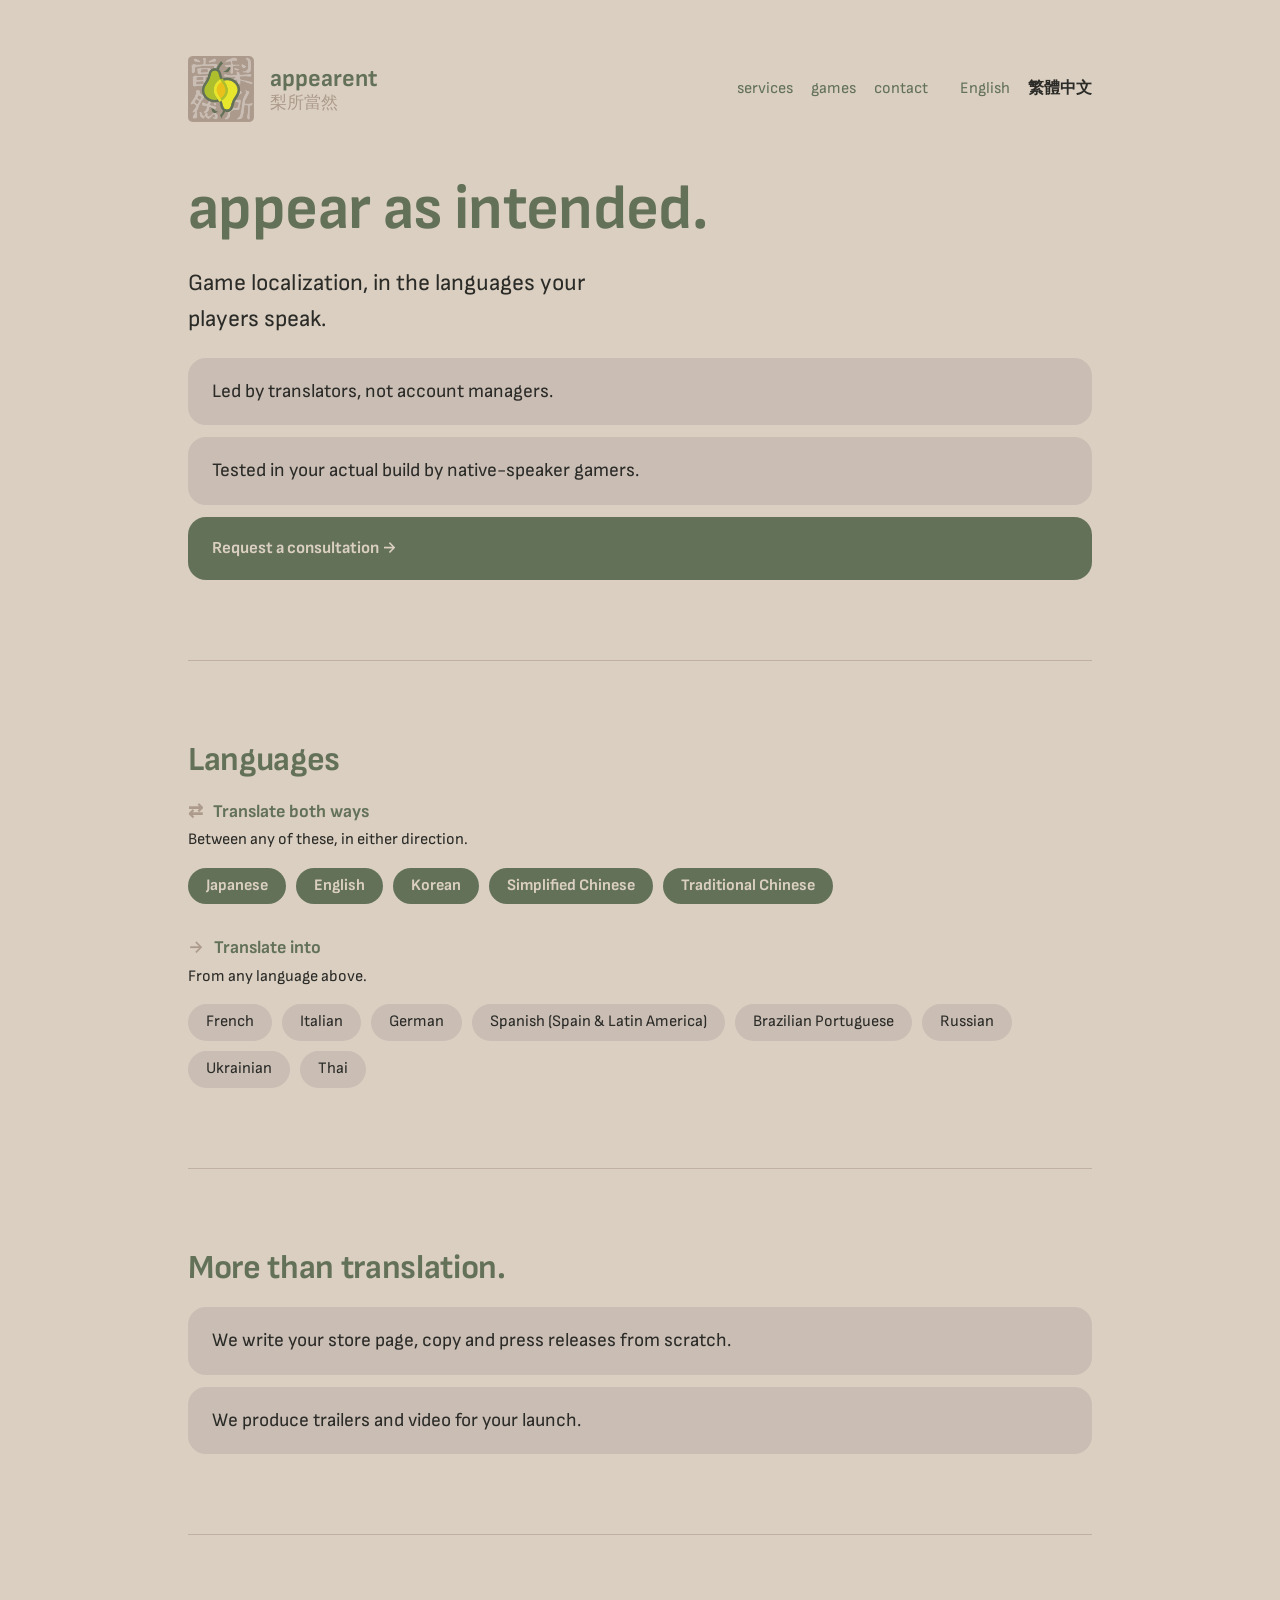
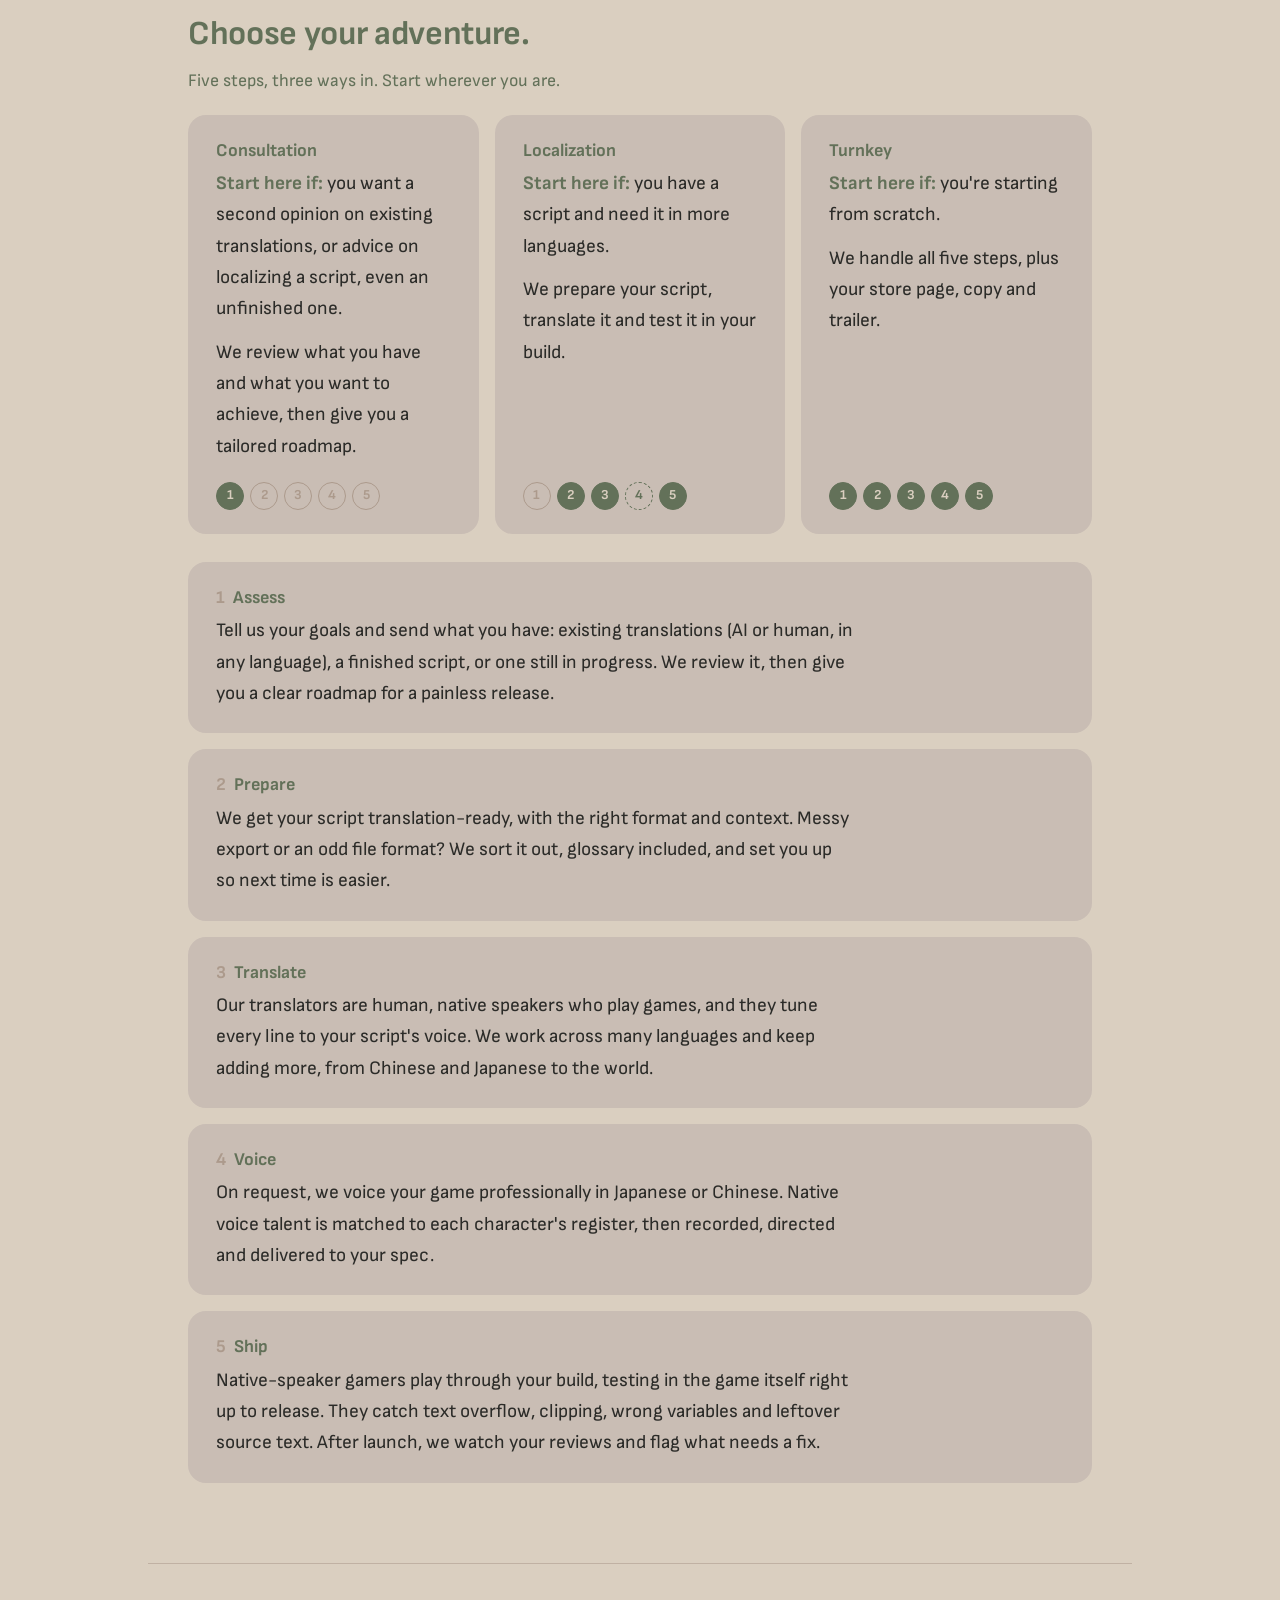
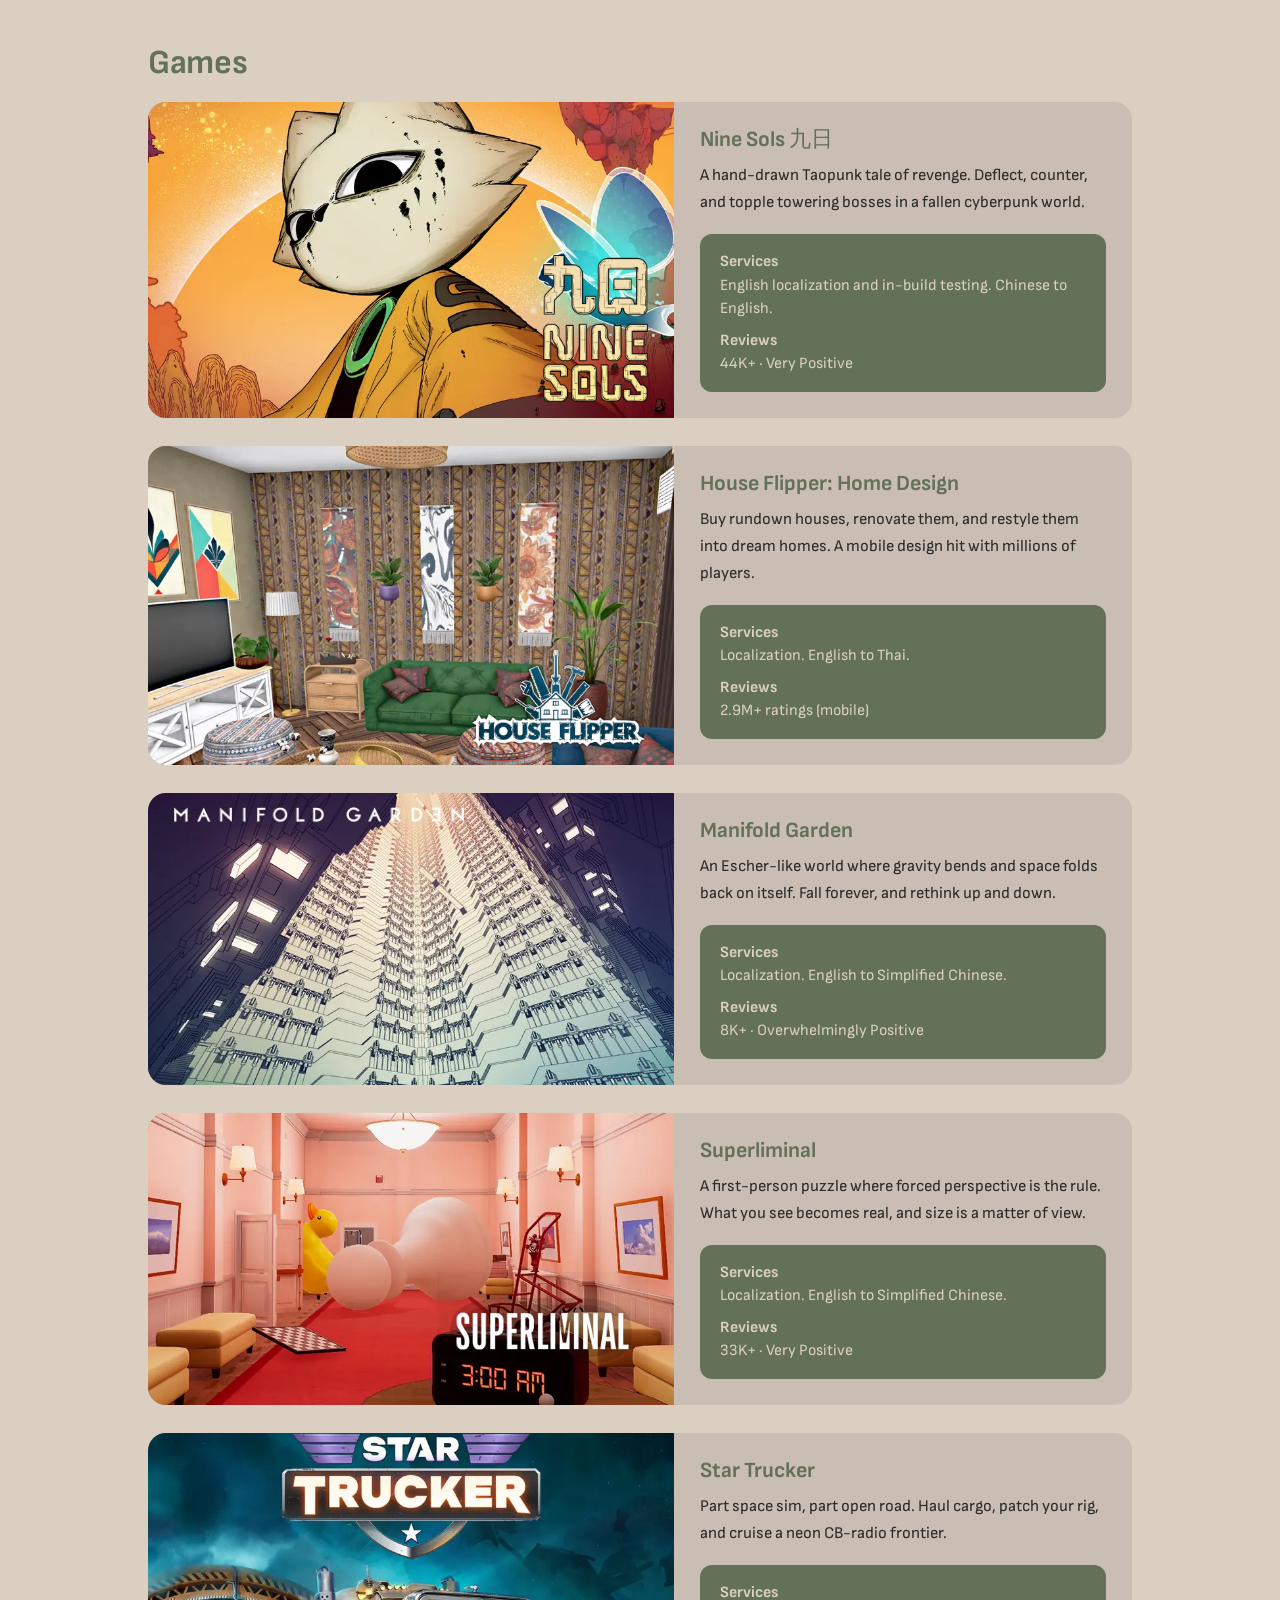
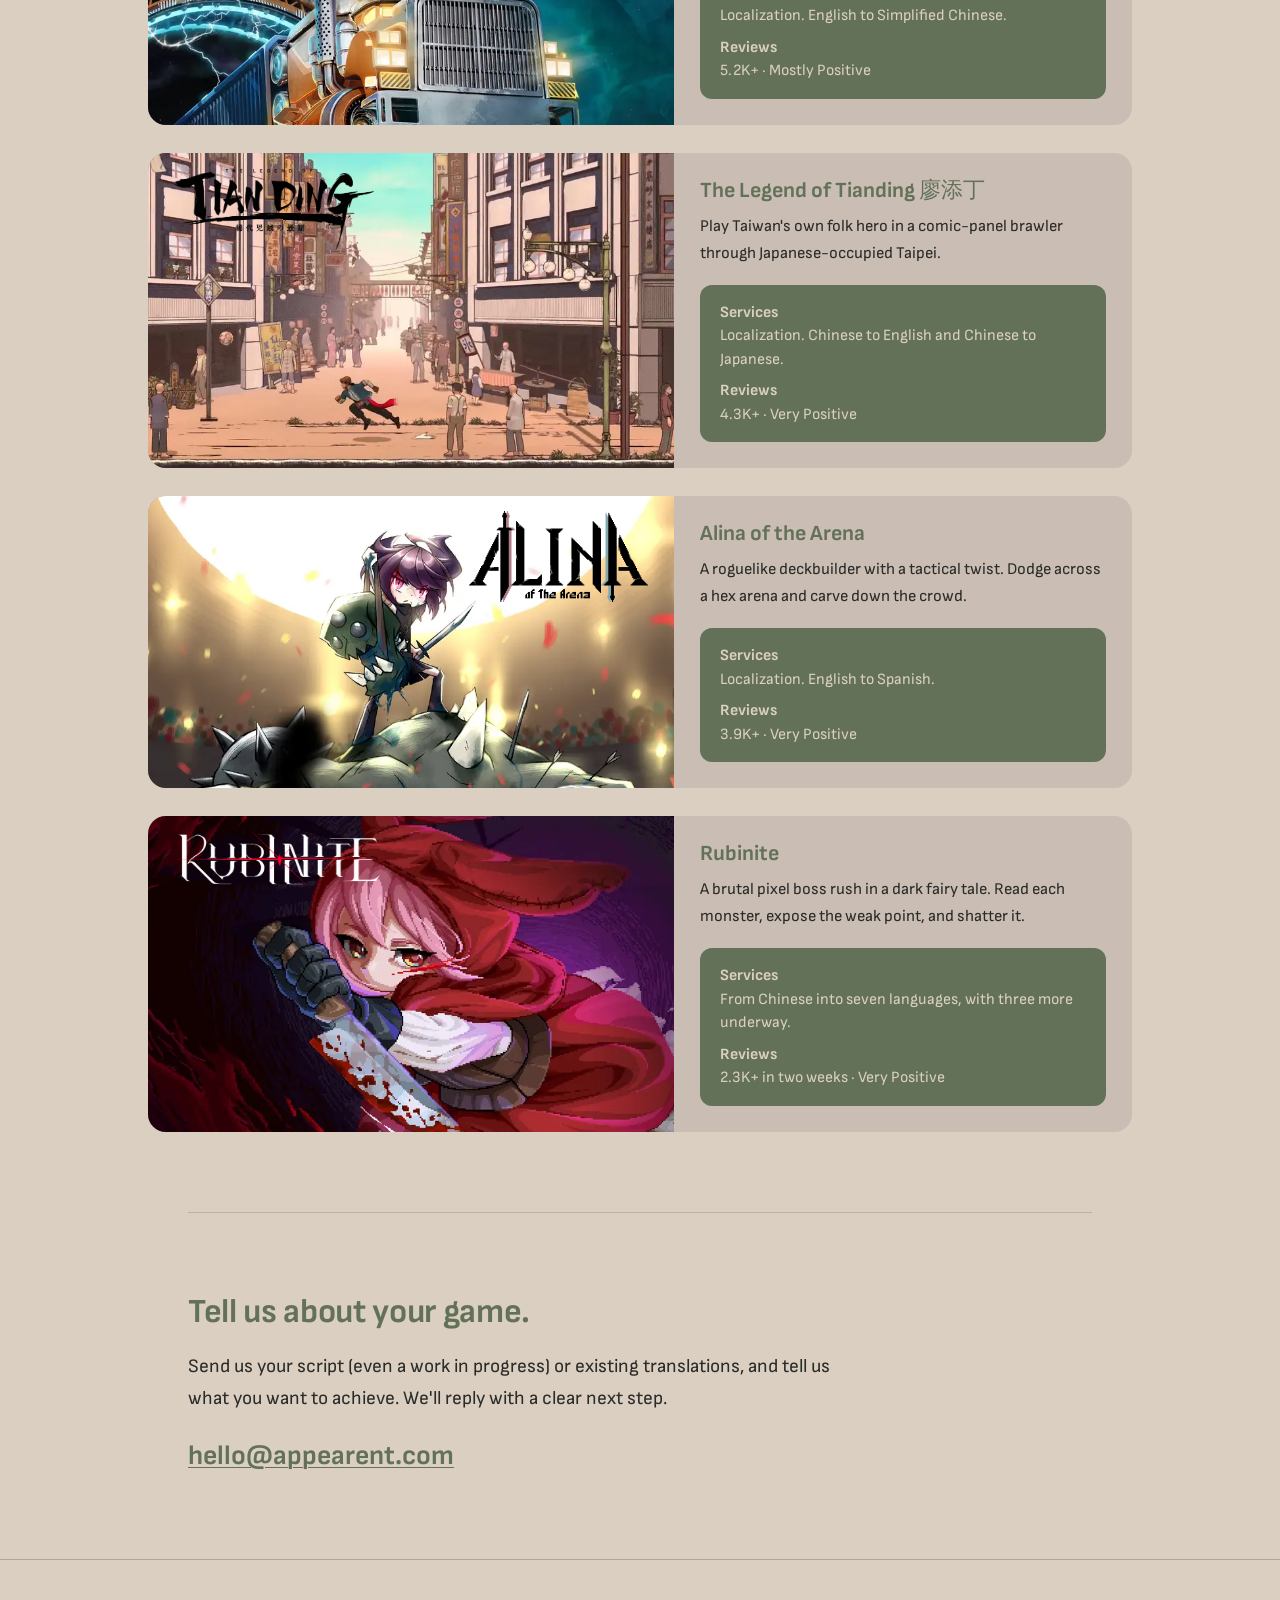
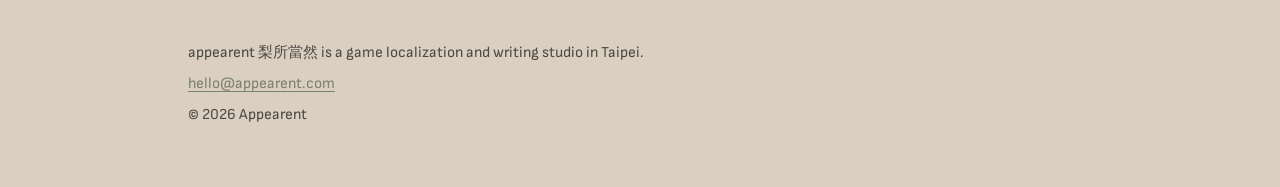
==== zh-hant/index.html @ 68498145 "Add the Traditional Chinese page (placeholder text) and a language switcher Steps 2 to 4 for the fir" ====
<!DOCTYPE html>
<!-- PLACEHOLDER: this is still the English text. Translate to Traditional Chinese, then change lang below to zh-Hant, and the title, description and og tags. -->
<html lang="en">
<head>
<meta charset="utf-8">
<meta name="viewport" content="width=device-width, initial-scale=1">
<title>appearent: appear as intended.</title>
<meta name="description" content="Appearent is a game localization studio in Taipei. Human translators in the languages your players speak, plus store pages, marketing copy, press releases and trailers.">
<link rel="canonical" href="https://appearent.com/zh-hant/">
<link rel="alternate" hreflang="en" href="https://appearent.com/">
<link rel="alternate" hreflang="zh-Hant" href="https://appearent.com/zh-hant/">
<link rel="alternate" hreflang="x-default" href="https://appearent.com/">
<meta property="og:type" content="website">
<meta property="og:url" content="https://appearent.com/zh-hant/">
<meta property="og:title" content="appearent: appear as intended.">
<meta property="og:description" content="Human translators in the languages your players speak. We also write the store page, copy and trailer.">
<meta property="og:image" content="https://appearent.com/assets/og.png">
<meta name="twitter:card" content="summary_large_image">
<link rel="icon" href="../assets/seal-128.png" type="image/png">
<link rel="apple-touch-icon" href="../assets/seal-256.png">
<link rel="preconnect" href="https://fonts.googleapis.com">
<link rel="preconnect" href="https://fonts.gstatic.com" crossorigin>
<link href="https://fonts.googleapis.com/css2?family=Sofia+Sans:wght@400;700&family=IBM+Plex+Sans+TC:wght@400;700&display=swap" rel="stylesheet">
<link rel="stylesheet" href="../style.css">
</head>
<body>

<header>
  <div class="wrap">
    <div class="mark">
      <img src="../assets/seal-256.png" alt="Appearent seal" width="256" height="256">
      <div class="wordmark">appearent<span class="han">梨所當然</span></div>
    </div>
    <div class="header-right">
      <nav aria-label="Sections">
        <a href="#services">services</a>
        <a href="#games">games</a>
        <a href="#contact">contact</a>
      </nav>
      <nav class="lang-switch" aria-label="Language">
        <a href="../" lang="en" hreflang="en">English</a>
        <a href="./" lang="zh-Hant" hreflang="zh-Hant" aria-current="page">繁體中文</a>
      </nav>
    </div>
  </div>
</header>

<main>

  <section class="hero">
    <div class="wrap">
      <h1>appear as intended.</h1>
      <p class="lede">Game localization, in the languages your players speak.</p>
      <ul class="points">
        <li>Led by translators, not account managers.</li>
        <li>Tested in your actual build by native-speaker gamers.</li>
      </ul>
      <a class="cta" href="mailto:hello@appearent.com?subject=Consultation">Request a consultation <span aria-hidden="true">→</span></a>
    </div>
  </section>

  <section id="languages">
    <div class="wrap">
      <hr>
      <h2>Languages</h2>
      <div class="langs">
        <div class="lang-group">
          <h3><span aria-hidden="true">⇄</span> Translate both ways</h3>
          <p class="note">Between any of these, in either direction.</p>
          <ul class="chips core">
            <li>Japanese</li>
            <li>English</li>
            <li>Korean</li>
            <li>Simplified Chinese</li>
            <li>Traditional Chinese</li>
          </ul>
        </div>
        <div class="lang-group">
          <h3><span aria-hidden="true">→</span> Translate into</h3>
          <p class="note">From any language above.</p>
          <ul class="chips">
            <li>French</li>
            <li>Italian</li>
            <li>German</li>
            <li>Spanish (Spain &amp; Latin America)</li>
            <li>Brazilian Portuguese</li>
            <li>Russian</li>
            <li>Ukrainian</li>
            <li>Thai</li>
          </ul>
        </div>
      </div>
    </div>
  </section>

  <section id="writing">
    <div class="wrap">
      <hr>
      <h2>More than translation.</h2>
      <ul class="points">
        <li>We write your store page, copy and press releases from scratch.</li>
        <li>We produce trailers and video for your launch.</li>
      </ul>
    </div>
  </section>

  <section id="services">
    <div class="wrap">
      <hr>
      <h2>Choose your adventure.</h2>
      <p class="sub">Five steps, three ways in. Start wherever you are.</p>
      <div class="cards three">
        <div class="card path">
          <h3>Consultation</h3>
          <p class="start"><b>Start here if:</b> you want a second opinion on existing translations, or advice on localizing a script, even an unfinished one.</p>
          <p>We review what you have and what you want to achieve, then give you a tailored roadmap.</p>
          <ol class="stages" aria-hidden="true"><li class="on">1</li><li>2</li><li>3</li><li>4</li><li>5</li></ol>
          <span class="sr">Covers step 1.</span>
        </div>
        <div class="card path">
          <h3>Localization</h3>
          <p class="start"><b>Start here if:</b> you have a script and need it in more languages.</p>
          <p>We prepare your script, translate it and test it in your build.</p>
          <ol class="stages" aria-hidden="true"><li>1</li><li class="on">2</li><li class="on">3</li><li class="opt">4</li><li class="on">5</li></ol>
          <span class="sr">Covers steps 2, 3 and 5, and step 4 on request.</span>
        </div>
        <div class="card path">
          <h3>Turnkey</h3>
          <p class="start"><b>Start here if:</b> you're starting from scratch.</p>
          <p>We handle all five steps, plus your store page, copy and trailer.</p>
          <ol class="stages" aria-hidden="true"><li class="on">1</li><li class="on">2</li><li class="on">3</li><li class="on">4</li><li class="on">5</li></ol>
          <span class="sr">Covers steps 1 to 5.</span>
        </div>
      </div>
      <div class="cards steps">
        <div class="card">
          <h3><span class="step">1</span>Assess</h3>
          <p>Tell us your goals and send what you have: existing translations (AI or human, in any language), a finished script, or one still in progress. We review it, then give you a clear roadmap for a painless release.</p>
        </div>
        <div class="card">
          <h3><span class="step">2</span>Prepare</h3>
          <p>We get your script translation-ready, with the right format and context. Messy export or an odd file format? We sort it out, glossary included, and set you up so next time is easier.</p>
        </div>
        <div class="card">
          <h3><span class="step">3</span>Translate</h3>
          <p>Our translators are human, native speakers who play games, and they tune every line to your script's voice. We work across many languages and keep adding more, from Chinese and Japanese to the world.</p>
        </div>
        <div class="card">
          <h3><span class="step">4</span>Voice</h3>
          <p>On request, we voice your game professionally in Japanese or Chinese. Native voice talent is matched to each character's register, then recorded, directed and delivered to your spec.</p>
        </div>
        <div class="card">
          <h3><span class="step">5</span>Ship</h3>
          <p>Native-speaker gamers play through your build, testing in the game itself right up to release. They catch text overflow, clipping, wrong variables and leftover source text. After launch, we watch your reviews and flag what needs a fix.</p>
        </div>
      </div>
    </div>
  </section>

  <section id="games">
    <div class="wrap wide">
      <hr>
      <h2>Games</h2>
      <div class="games">

        <article class="game">
          <div class="art">
            <picture><source type="image/webp" srcset="../assets/games/nine-sols-art-480.webp 480w, ../assets/games/nine-sols-art-800.webp 800w, ../assets/games/nine-sols-art-1100.webp 1100w" sizes="(min-width:1040px) 526px, (min-width:720px) 51vw, calc(100vw - 56px)"><img src="../assets/games/nine-sols-art.jpg" alt="Nine Sols key art" width="800" height="600" loading="lazy" decoding="async"></picture>
            <img class="logo br" src="../assets/games/nine-sols-logo.png" alt="" width="280" height="390" style="--lw:20%" loading="lazy" decoding="async">
          </div>
          <div class="info">
            <h3>Nine Sols <span class="han">九日</span></h3>
            <p>A hand-drawn Taopunk tale of revenge. Deflect, counter, and topple towering bosses in a fallen cyberpunk world.</p>
            <dl class="record">
              <dt>Services</dt><dd>English localization and in-build testing. Chinese to English.</dd>
              <dt>Reviews</dt><dd>44K+ · Very Positive</dd>
            </dl>
          </div>
        </article>

        <article class="game">
          <div class="art">
            <picture><source type="image/webp" srcset="../assets/games/house-flipper-home-design-art-480.webp 480w, ../assets/games/house-flipper-home-design-art-800.webp 800w, ../assets/games/house-flipper-home-design-art-1100.webp 1100w" sizes="(min-width:1040px) 526px, (min-width:720px) 51vw, calc(100vw - 56px)"><img src="../assets/games/house-flipper-home-design-art.jpg" alt="House Flipper: Home Design screenshot" width="800" height="600" loading="lazy" decoding="async"></picture>
            <img class="logo br" src="../assets/games/house-flipper-home-design-logo.png" alt="" width="460" height="259" loading="lazy" decoding="async">
          </div>
          <div class="info">
            <h3>House Flipper: Home Design</h3>
            <p>Buy rundown houses, renovate them, and restyle them into dream homes. A mobile design hit with millions of players.</p>
            <dl class="record">
              <dt>Services</dt><dd>Localization. English to Thai.</dd>
              <dt>Reviews</dt><dd>2.9M+ ratings (mobile)</dd>
            </dl>
          </div>
        </article>

        <article class="game">
          <div class="art">
            <picture><source type="image/webp" srcset="../assets/games/manifold-garden-art-480.webp 480w, ../assets/games/manifold-garden-art-800.webp 800w, ../assets/games/manifold-garden-art-936.webp 936w" sizes="(min-width:1040px) 526px, (min-width:720px) 51vw, calc(100vw - 56px)"><img src="../assets/games/manifold-garden-art.jpg" alt="Manifold Garden screenshot" width="800" height="600" loading="lazy" decoding="async"></picture>
            <img class="logo tl" src="../assets/games/manifold-garden-logo.png" alt="" width="600" height="31" style="--lw:55%" loading="lazy" decoding="async">
          </div>
          <div class="info">
            <h3>Manifold Garden</h3>
            <p>An Escher-like world where gravity bends and space folds back on itself. Fall forever, and rethink up and down.</p>
            <dl class="record">
              <dt>Services</dt><dd>Localization. English to Simplified Chinese.</dd>
              <dt>Reviews</dt><dd>8K+ · Overwhelmingly Positive</dd>
            </dl>
          </div>
        </article>

        <article class="game">
          <div class="art">
            <picture><source type="image/webp" srcset="../assets/games/superliminal-art-480.webp 480w, ../assets/games/superliminal-art-800.webp 800w, ../assets/games/superliminal-art-1100.webp 1100w" sizes="(min-width:1040px) 526px, (min-width:720px) 51vw, calc(100vw - 56px)"><img src="../assets/games/superliminal-art.jpg" alt="Superliminal key art" width="800" height="600" loading="lazy" decoding="async"></picture>
            <img class="logo br" src="../assets/games/superliminal-logo.png" alt="" width="540" height="304" style="--lw:40%" loading="lazy" decoding="async">
          </div>
          <div class="info">
            <h3>Superliminal</h3>
            <p>A first-person puzzle where forced perspective is the rule. What you see becomes real, and size is a matter of view.</p>
            <dl class="record">
              <dt>Services</dt><dd>Localization. English to Simplified Chinese.</dd>
              <dt>Reviews</dt><dd>33K+ · Very Positive</dd>
            </dl>
          </div>
        </article>

        <article class="game">
          <div class="art">
            <picture><source type="image/webp" srcset="../assets/games/star-trucker-art-480.webp 480w, ../assets/games/star-trucker-art-800.webp 800w, ../assets/games/star-trucker-art-1100.webp 1100w" sizes="(min-width:1040px) 526px, (min-width:720px) 51vw, calc(100vw - 56px)"><img src="../assets/games/star-trucker-art.jpg" alt="Star Trucker key art" width="800" height="600" loading="lazy" decoding="async"></picture>
          </div>
          <div class="info">
            <h3>Star Trucker</h3>
            <p>Part space sim, part open road. Haul cargo, patch your rig, and cruise a neon CB-radio frontier.</p>
            <dl class="record">
              <dt>Services</dt><dd>Localization. English to Simplified Chinese.</dd>
              <dt>Reviews</dt><dd>5.2K+ · Mostly Positive</dd>
            </dl>
          </div>
        </article>

        <article class="game">
          <div class="art">
            <picture><source type="image/webp" srcset="../assets/games/legend-of-tianding-art-480.webp 480w, ../assets/games/legend-of-tianding-art-800.webp 800w, ../assets/games/legend-of-tianding-art-1100.webp 1100w" sizes="(min-width:1040px) 526px, (min-width:720px) 51vw, calc(100vw - 56px)"><img src="../assets/games/legend-of-tianding-art.jpg" alt="The Legend of Tianding screenshot" width="800" height="600" loading="lazy" decoding="async"></picture>
            <img class="logo tl" src="../assets/games/legend-of-tianding-logo.png" alt="" width="510" height="209" style="--lw:38%" loading="lazy" decoding="async">
          </div>
          <div class="info">
            <h3>The Legend of Tianding <span class="han">廖添丁</span></h3>
            <p>Play Taiwan's own folk hero in a comic-panel brawler through Japanese-occupied Taipei.</p>
            <dl class="record">
              <dt>Services</dt><dd>Localization. Chinese to English and Chinese to Japanese.</dd>
              <dt>Reviews</dt><dd>4.3K+ · Very Positive</dd>
            </dl>
          </div>
        </article>

        <article class="game">
          <div class="art">
            <picture><source type="image/webp" srcset="../assets/games/alina-of-the-arena-art-480.webp 480w, ../assets/games/alina-of-the-arena-art-800.webp 800w, ../assets/games/alina-of-the-arena-art-1100.webp 1100w" sizes="(min-width:1040px) 526px, (min-width:720px) 51vw, calc(100vw - 56px)"><img src="../assets/games/alina-of-the-arena-art.jpg" alt="Alina of the Arena key art" width="800" height="600" loading="lazy" decoding="async"></picture>
            <img class="logo tr" src="../assets/games/alina-of-the-arena-logo.png" alt="" width="194" height="99" style="--lw:34%" loading="lazy" decoding="async">
          </div>
          <div class="info">
            <h3>Alina of the Arena</h3>
            <p>A roguelike deckbuilder with a tactical twist. Dodge across a hex arena and carve down the crowd.</p>
            <dl class="record">
              <dt>Services</dt><dd>Localization. English to Spanish.</dd>
              <dt>Reviews</dt><dd>3.9K+ · Very Positive</dd>
            </dl>
          </div>
        </article>

        <article class="game">
          <div class="art">
            <picture><source type="image/webp" srcset="../assets/games/rubinite-art-480.webp 480w, ../assets/games/rubinite-art-800.webp 800w, ../assets/games/rubinite-art-1100.webp 1100w" sizes="(min-width:1040px) 526px, (min-width:720px) 51vw, calc(100vw - 56px)"><img src="../assets/games/rubinite-art.jpg" alt="Rubinite key art" width="800" height="600" loading="lazy" decoding="async"></picture>
            <img class="logo tl" src="../assets/games/rubinite-logo.png" alt="" width="540" height="143" style="--lw:40%" loading="lazy" decoding="async">
          </div>
          <div class="info">
            <h3>Rubinite</h3>
            <p>A brutal pixel boss rush in a dark fairy tale. Read each monster, expose the weak point, and shatter it.</p>
            <dl class="record">
              <dt>Services</dt><dd>From Chinese into seven languages, with three more underway.</dd>
              <dt>Reviews</dt><dd>2.3K+ in two weeks · Very Positive</dd>
            </dl>
          </div>
        </article>

      </div>
    </div>
  </section>

  <section id="contact">
    <div class="wrap">
      <hr>
      <h2>Tell us about your game.</h2>
      <p>Send us your script (even a work in progress) or existing translations, and tell us what you want to achieve. We'll reply with a clear next step.</p>
      <p><a class="mailto" href="mailto:hello@appearent.com?subject=Consultation">hello@appearent.com</a></p>
    </div>
  </section>

</main>

<footer>
  <div class="wrap">
    <p>appearent 梨所當然 is a game localization and writing studio in Taipei.</p>
    <p><a href="mailto:hello@appearent.com?subject=Consultation">hello@appearent.com</a></p>
    <p>© 2026 Appearent</p>
  </div>
</footer>

</body>
</html>
---- style.css ----
:root{
    --paper:#DACFC0;
    --olive:#637159;
    --ink:#2B2B28;
    --seal:#AC9A8C;
    --taupe:#C9BDB4;
    --radius:18px;
    --gap:64px; /* space between a divider and the text on either side of it */
  }
  *{box-sizing:border-box;}
  html{-webkit-text-size-adjust:100%;scroll-behavior:smooth;}
  body{
    margin:0;
    background:var(--paper);
    color:var(--ink);
    font-family:"Sofia Sans","IBM Plex Sans TC","Archivo","Inter","Helvetica Neue",Arial,sans-serif;
    font-weight:400;
    font-size:19px;
    line-height:1.65;
    -webkit-font-smoothing:antialiased;
  }
  .wrap{max-width:960px;margin:0 auto;padding:0 28px;}
  .wrap.wide{max-width:1040px;}
  section{padding:0 0 var(--gap);scroll-margin-top:24px;}
  .wrap > :last-child{margin-bottom:0;}
  h1,h2{font-weight:700;color:var(--olive);line-height:1.15;margin:0 0 20px;letter-spacing:-0.01em;}
  h1{font-size:clamp(2.4rem,7vw,3.9rem);}
  h2{font-size:clamp(1.5rem,3.6vw,2.1rem);}
  h3{font-weight:700;color:var(--olive);font-size:1.12rem;margin:0 0 6px;line-height:1.3;}
  p{margin:0 0 20px;max-width:62ch;}
  a{color:var(--olive);text-decoration:underline;text-underline-offset:3px;text-decoration-thickness:1px;}
  a:hover{text-decoration-thickness:2px;}
  .sub{color:var(--olive);font-size:1.1rem;margin-top:-8px;}

  /* header */
  header{padding:56px 0 8px;}
  header .wrap{display:flex;align-items:center;justify-content:space-between;gap:16px;flex-wrap:wrap;}
  .mark{display:flex;align-items:center;gap:16px;}
  .mark img{width:66px;height:auto;display:block;}
  .wordmark{font-weight:700;font-size:1.5rem;color:var(--olive);line-height:1.1;}
  .wordmark .han{font-family:"IBM Plex Sans TC","Sofia Sans",sans-serif;font-weight:400;color:var(--seal);font-size:1.05rem;display:block;margin-top:2px;}
  nav{display:flex;gap:18px;font-size:1rem;}
  nav a{text-decoration:none;}
  nav a:hover{text-decoration:underline;}
  .header-right{display:flex;align-items:center;gap:12px 32px;flex-wrap:wrap;}
  .lang-switch a[aria-current="page"]{font-weight:700;color:var(--ink);}

  /* hero */
  .hero{padding-top:44px;}
  .lede{font-size:clamp(1.15rem,2.5vw,1.45rem);line-height:1.55;color:var(--ink);max-width:32ch;}
  .hero .points{margin-bottom:12px;}
  .cta{
    display:block;padding:18px 24px;border-radius:var(--radius);
    background:var(--olive);color:var(--paper);font-weight:700;font-size:1.05rem;
    text-decoration:none;
  }
  .cta:hover{background:#55624c;text-decoration:none;}
  .cta:focus-visible{outline:3px solid var(--ink);outline-offset:3px;}

  hr{border:0;border-top:1px solid var(--seal);opacity:.55;margin:0 0 var(--gap);}

  /* key points */
  .points{display:grid;gap:12px;margin:0 0 24px;padding:0;list-style:none;}
  .points li{background:var(--taupe);border-radius:var(--radius);padding:18px 24px;}

  /* cards */
  .cards{display:grid;gap:16px;}
  .card{background:var(--taupe);border-radius:var(--radius);padding:24px 28px;}
  .card p{margin:0;max-width:58ch;}
  .card .step{font-weight:700;color:var(--seal);margin-right:8px;}
  .cards.steps{margin-top:28px;}

  /* path cards: which of the five steps each one covers */
  .path{display:flex;flex-direction:column;}
  .path p{margin:0 0 12px;}
  .path .start b{color:var(--olive);}
  .stages{display:flex;gap:6px;list-style:none;margin:auto 0 0;padding:8px 0 0;}
  .stages li{
    width:28px;height:28px;border-radius:50%;display:grid;place-items:center;
    font-size:.85rem;font-weight:700;line-height:1;
    border:1.5px solid var(--seal);color:var(--seal);
  }
  .stages li.on{background:var(--olive);border-color:var(--olive);color:var(--paper);}
  .stages li.opt{border:1.5px dashed var(--olive);color:var(--olive);}
  .sr{position:absolute;width:1px;height:1px;overflow:hidden;clip:rect(0 0 0 0);white-space:nowrap;}

  /* languages: core (both ways) and target (into only) */
  .langs{display:grid;gap:32px;}
  .lang-group h3{margin-bottom:4px;}
  .lang-group h3 span{color:var(--seal);margin-right:6px;}
  .lang-group .note{margin:0 0 14px;font-size:1rem;}
  .chips{display:flex;flex-wrap:wrap;gap:10px;list-style:none;margin:0;padding:0;}
  .chips li{background:var(--taupe);color:var(--ink);border-radius:999px;padding:8px 18px;font-size:1rem;line-height:1.3;}
  .chips.core li{background:var(--olive);color:var(--paper);font-weight:700;}

  /* games */
  .games{display:grid;gap:28px;}
  .game{background:var(--taupe);border-radius:var(--radius);overflow:hidden;display:grid;}
  .art{position:relative;aspect-ratio:4/3;background:var(--seal);}
  .art > picture img{position:absolute;inset:0;width:100%;height:100%;object-fit:cover;display:block;}
  .art .logo{position:absolute;height:auto;width:var(--lw,34%);}
  .art .tl{top:5%;left:5%;}
  .art .tr{top:5%;right:5%;}
  .art .br{bottom:5%;right:5%;}
  .info{padding:24px 26px 26px;display:flex;flex-direction:column;}
  .info h3{font-size:1.35rem;margin-bottom:8px;}
  .info h3 .han{font-family:"IBM Plex Sans TC","Sofia Sans",sans-serif;font-weight:400;}
  .info > p{font-size:1.02rem;margin-bottom:18px;}
  .record{background:var(--olive);color:var(--paper);border-radius:12px;padding:16px 20px;margin:auto 0 0;font-size:.98rem;line-height:1.5;}
  .record dt{font-weight:700;}
  .record dd{margin:0 0 8px;}
  .record dd:last-child{margin-bottom:0;}

  /* contact */
  .mailto{font-size:clamp(1.25rem,3.4vw,1.7rem);font-weight:700;color:var(--olive);word-break:break-word;}

  footer{
    border-top:1px solid var(--seal);padding:var(--gap) 0 60px;
    font-size:.95rem;color:var(--ink);opacity:.8;
  }
  footer p{margin:0 0 6px;}

  @media (min-width:720px){
    :root{--gap:80px;}
    .game{grid-template-columns:1.15fr 1fr;}
    .art{aspect-ratio:auto;min-height:100%;}
    .cards.three{grid-template-columns:repeat(3,1fr);}  }
  @media (prefers-reduced-motion:reduce){
    html{scroll-behavior:auto;}
  }
  @media (prefers-reduced-motion:no-preference){
    a,.cta{transition:background .15s ease;}
  }
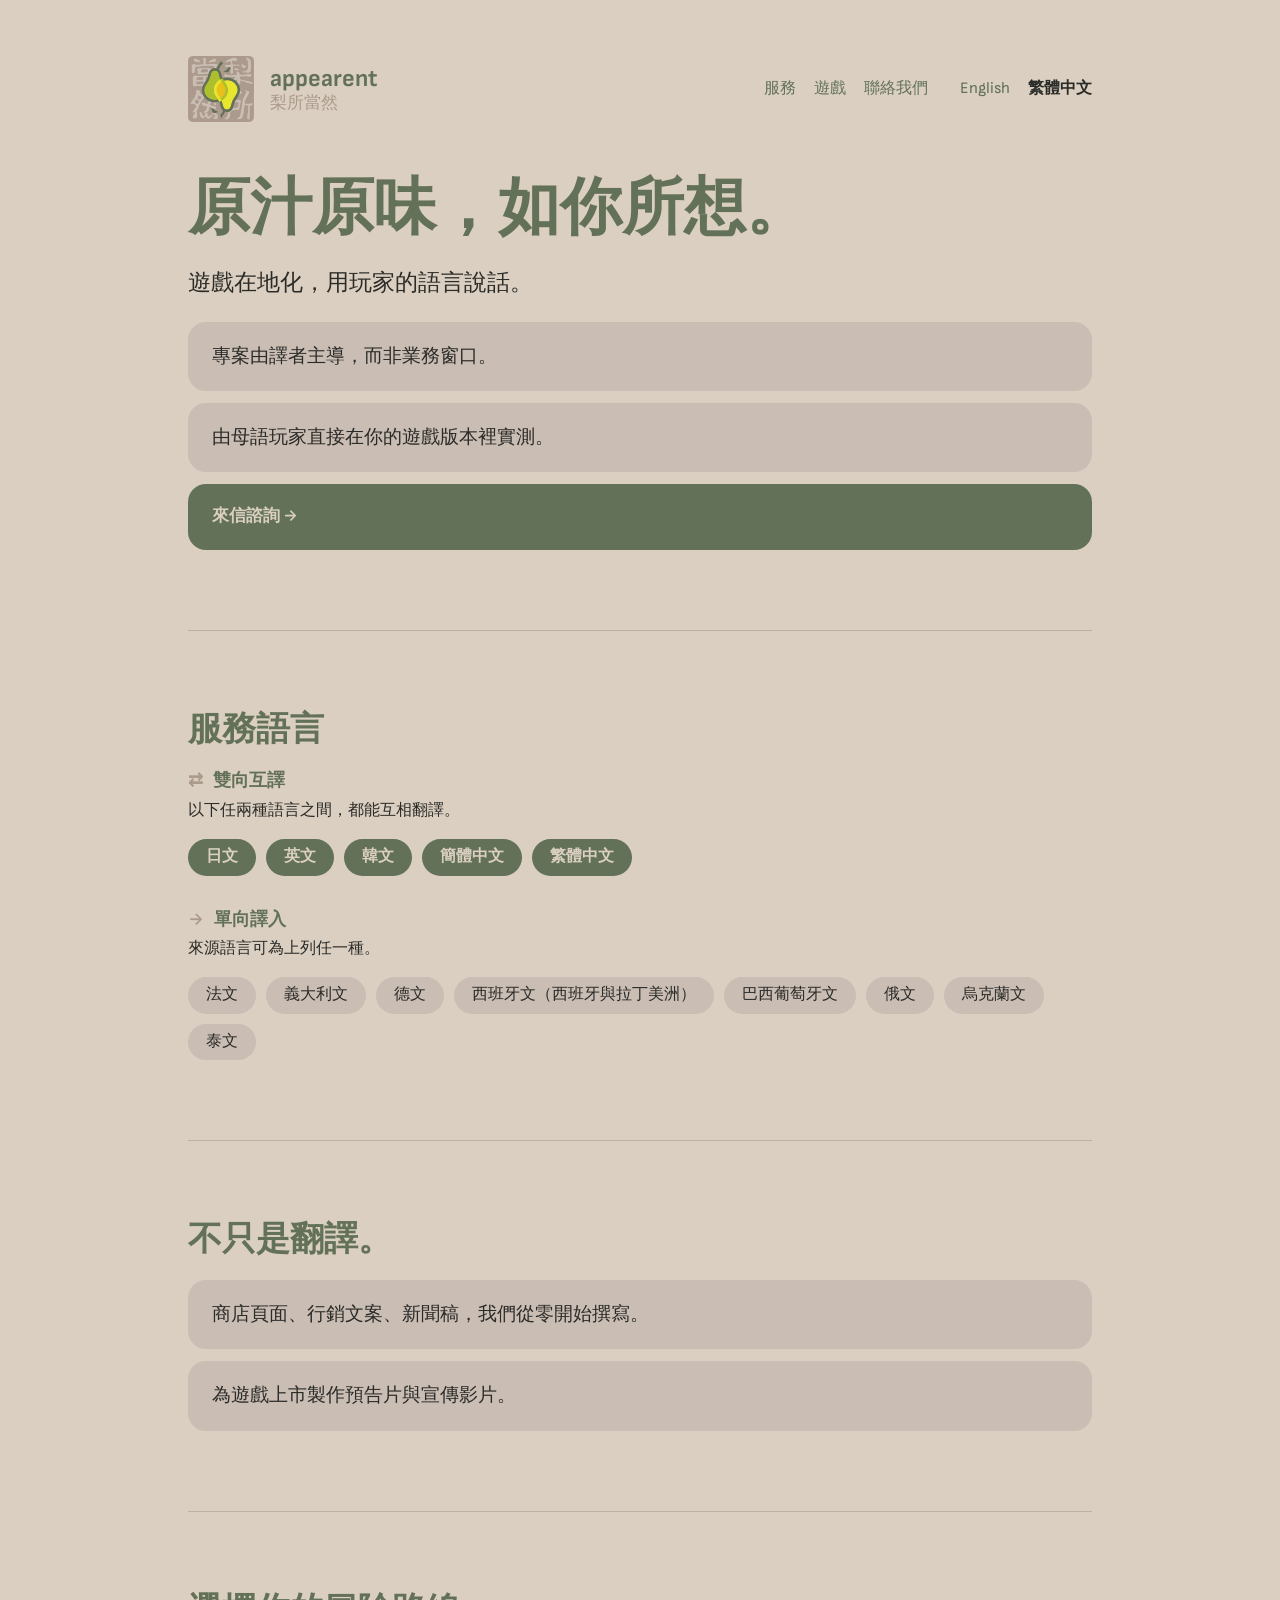
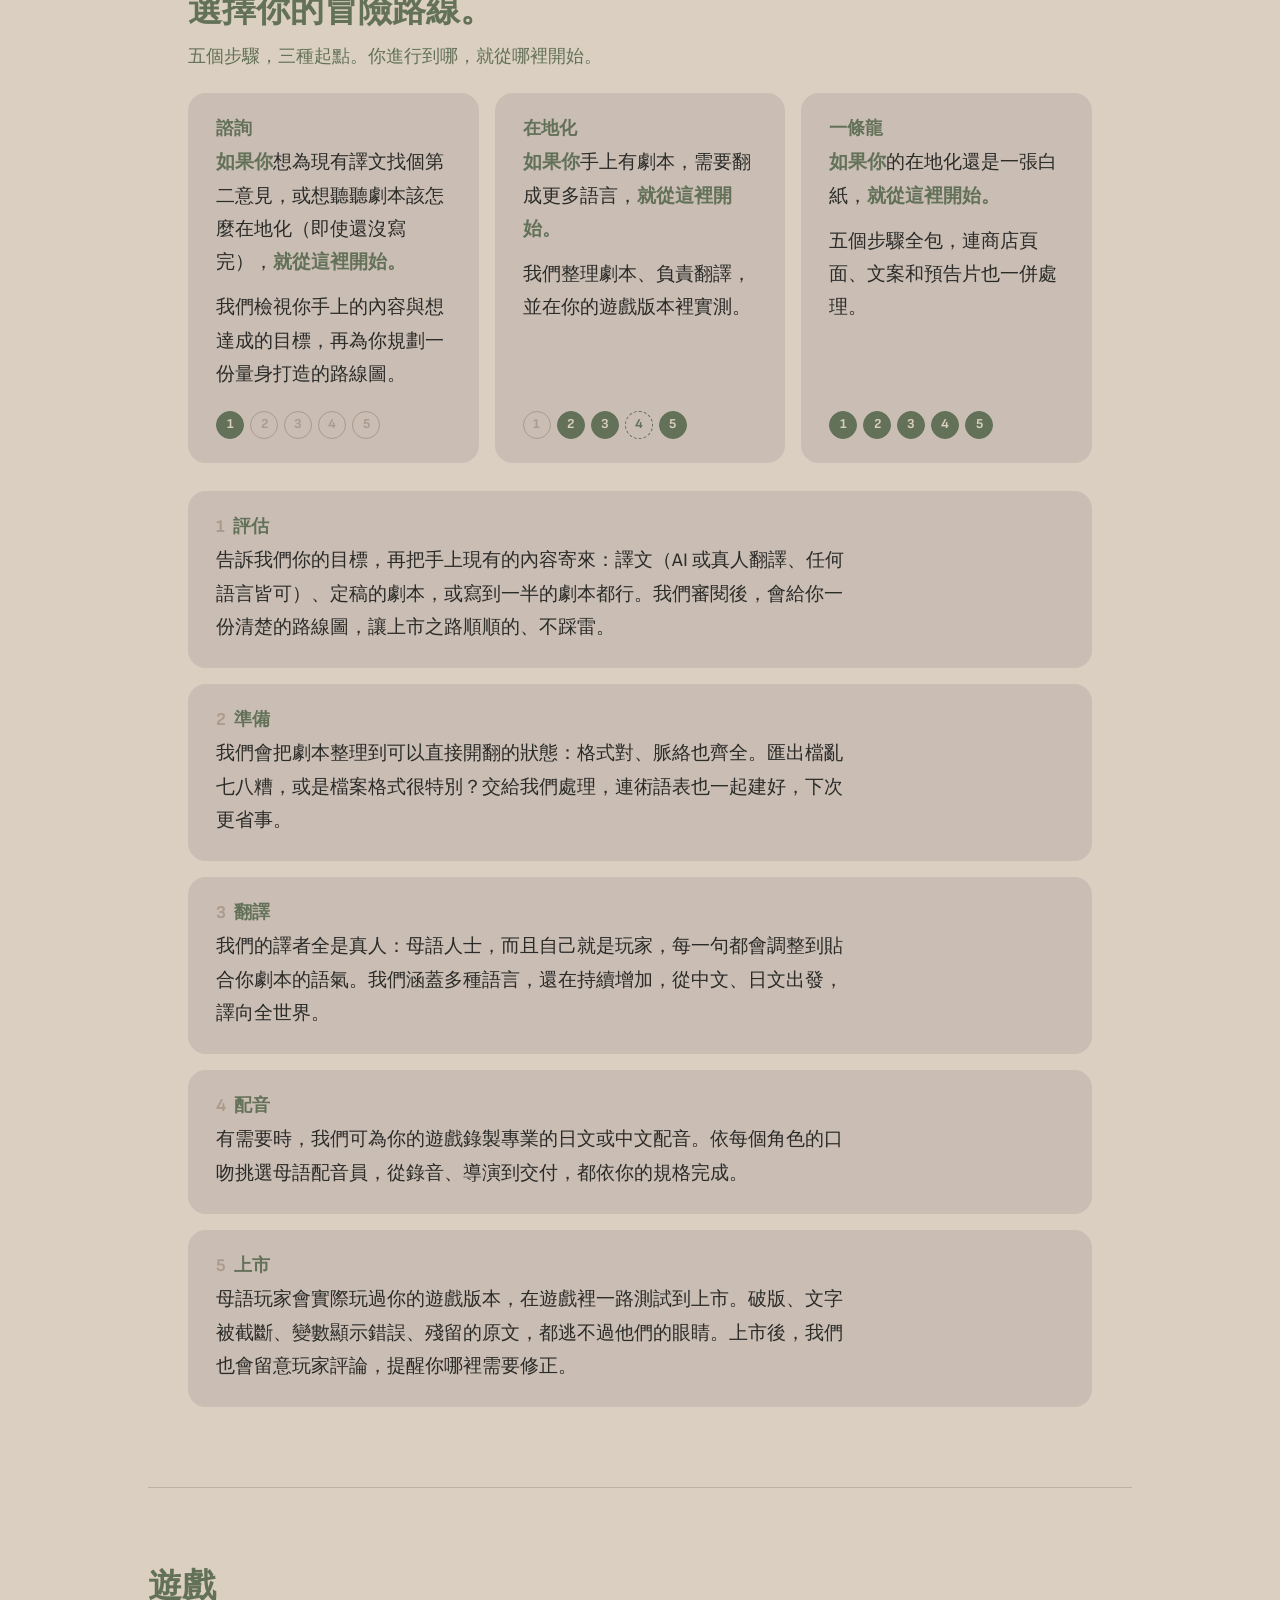
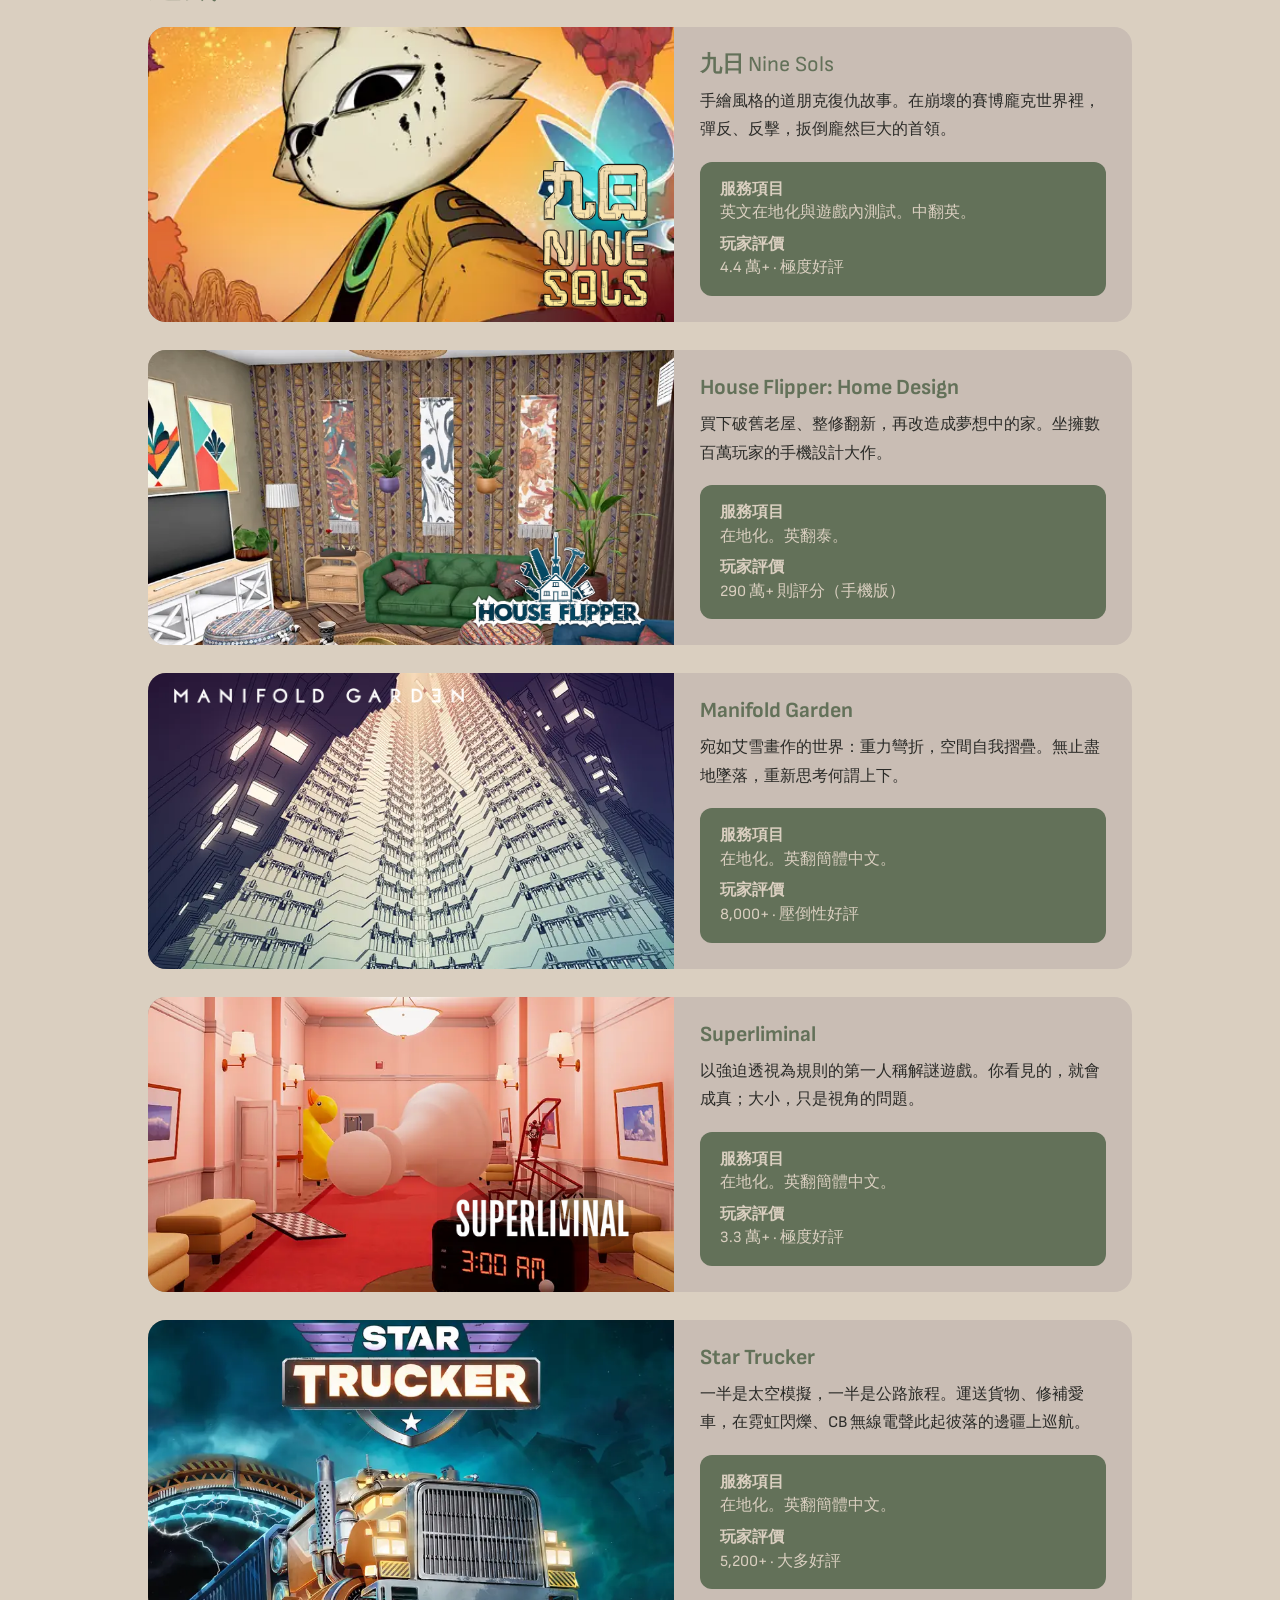
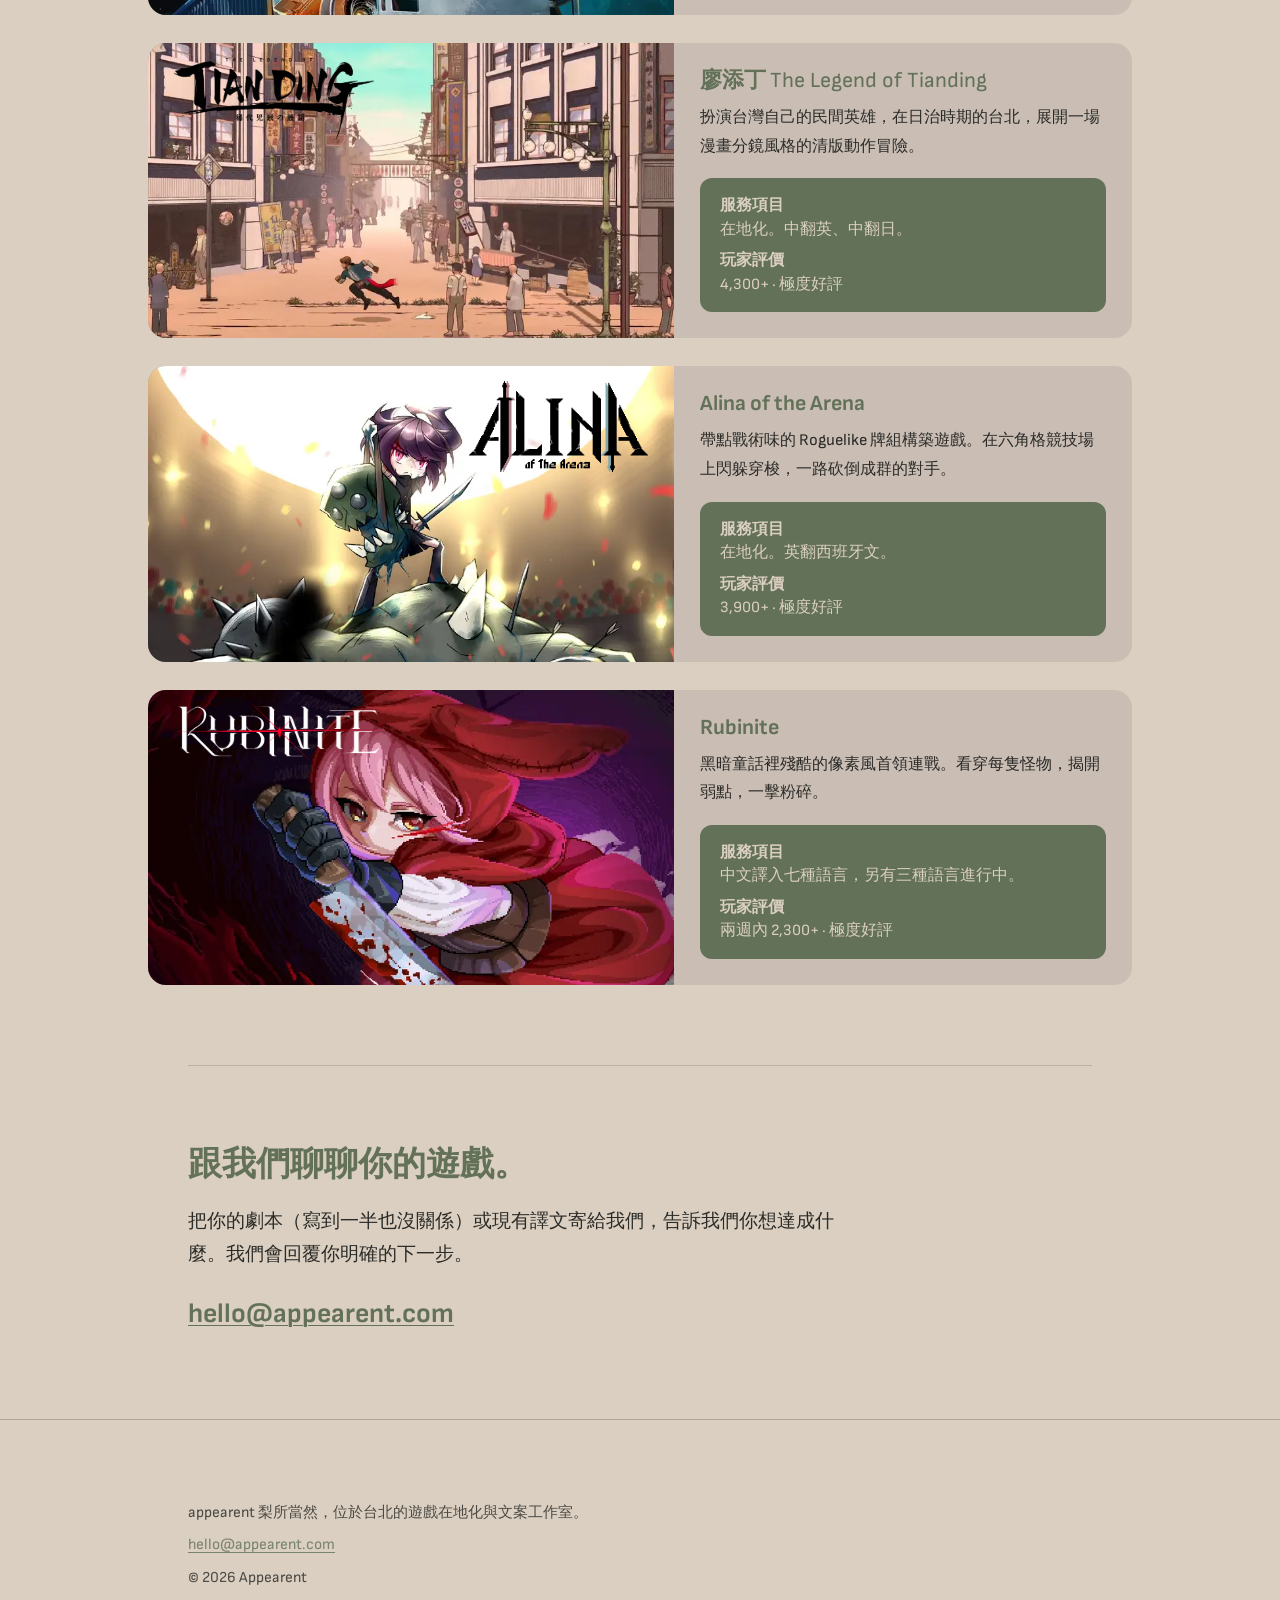
==== commit c2b4badc: "Traditional Chinese (Taiwan) version of the page Full transcreation of the English page for Taiwan: " ====
--- a/zh-hant/index.html
+++ b/zh-hant/index.html
@@ -1,19 +1,19 @@
 <!DOCTYPE html>
-<!-- PLACEHOLDER: this is still the English text. Translate to Traditional Chinese, then change lang below to zh-Hant, and the title, description and og tags. -->
-<html lang="en">
+<html lang="zh-Hant-TW">
 <head>
 <meta charset="utf-8">
 <meta name="viewport" content="width=device-width, initial-scale=1">
-<title>appearent: appear as intended.</title>
-<meta name="description" content="Appearent is a game localization studio in Taipei. Human translators in the languages your players speak, plus store pages, marketing copy, press releases and trailers.">
+<title>appearent 梨所當然：原汁原味，如你所想</title>
+<meta name="description" content="Appearent 梨所當然是位於台北的遊戲在地化工作室。真人譯者，用玩家的語言說話；另提供商店頁面、行銷文案、新聞稿與預告片。">
 <link rel="canonical" href="https://appearent.com/zh-hant/">
 <link rel="alternate" hreflang="en" href="https://appearent.com/">
 <link rel="alternate" hreflang="zh-Hant" href="https://appearent.com/zh-hant/">
 <link rel="alternate" hreflang="x-default" href="https://appearent.com/">
 <meta property="og:type" content="website">
+<meta property="og:locale" content="zh_TW">
 <meta property="og:url" content="https://appearent.com/zh-hant/">
-<meta property="og:title" content="appearent: appear as intended.">
-<meta property="og:description" content="Human translators in the languages your players speak. We also write the store page, copy and trailer.">
+<meta property="og:title" content="appearent 梨所當然：原汁原味，如你所想">
+<meta property="og:description" content="真人譯者，用玩家的語言說話。商店頁面、文案與預告片，我們也一手包辦。">
 <meta property="og:image" content="https://appearent.com/assets/og.png">
 <meta name="twitter:card" content="summary_large_image">
 <link rel="icon" href="../assets/seal-128.png" type="image/png">
@@ -28,16 +28,16 @@
 <header>
   <div class="wrap">
     <div class="mark">
-      <img src="../assets/seal-256.png" alt="Appearent seal" width="256" height="256">
+      <img src="../assets/seal-256.png" alt="Appearent 印章" width="256" height="256">
       <div class="wordmark">appearent<span class="han">梨所當然</span></div>
     </div>
     <div class="header-right">
-      <nav aria-label="Sections">
-        <a href="#services">services</a>
-        <a href="#games">games</a>
-        <a href="#contact">contact</a>
+      <nav aria-label="區塊導覽">
+        <a href="#services">服務</a>
+        <a href="#games">遊戲</a>
+        <a href="#contact">聯絡我們</a>
       </nav>
-      <nav class="lang-switch" aria-label="Language">
+      <nav class="lang-switch" aria-label="語言選擇">
         <a href="../" lang="en" hreflang="en">English</a>
         <a href="./" lang="zh-Hant" hreflang="zh-Hant" aria-current="page">繁體中文</a>
       </nav>
@@ -49,44 +49,44 @@
 
   <section class="hero">
     <div class="wrap">
-      <h1>appear as intended.</h1>
-      <p class="lede">Game localization, in the languages your players speak.</p>
+      <h1>原汁原味，如你所想。</h1>
+      <p class="lede">遊戲在地化，用玩家的語言說話。</p>
       <ul class="points">
-        <li>Led by translators, not account managers.</li>
-        <li>Tested in your actual build by native-speaker gamers.</li>
+        <li>專案由譯者主導，而非業務窗口。</li>
+        <li>由母語玩家直接在你的遊戲版本裡實測。</li>
       </ul>
-      <a class="cta" href="mailto:hello@appearent.com?subject=Consultation">Request a consultation <span aria-hidden="true">→</span></a>
+      <a class="cta" href="mailto:hello@appearent.com?subject=%E8%AB%AE%E8%A9%A2">來信諮詢 <span aria-hidden="true">→</span></a>
     </div>
   </section>
 
   <section id="languages">
     <div class="wrap">
       <hr>
-      <h2>Languages</h2>
+      <h2>服務語言</h2>
       <div class="langs">
         <div class="lang-group">
-          <h3><span aria-hidden="true">⇄</span> Translate both ways</h3>
-          <p class="note">Between any of these, in either direction.</p>
+          <h3><span aria-hidden="true">⇄</span> 雙向互譯</h3>
+          <p class="note">以下任兩種語言之間，都能互相翻譯。</p>
           <ul class="chips core">
-            <li>Japanese</li>
-            <li>English</li>
-            <li>Korean</li>
-            <li>Simplified Chinese</li>
-            <li>Traditional Chinese</li>
+            <li>日文</li>
+            <li>英文</li>
+            <li>韓文</li>
+            <li>簡體中文</li>
+            <li>繁體中文</li>
           </ul>
         </div>
         <div class="lang-group">
-          <h3><span aria-hidden="true">→</span> Translate into</h3>
-          <p class="note">From any language above.</p>
+          <h3><span aria-hidden="true">→</span> 單向譯入</h3>
+          <p class="note">來源語言可為上列任一種。</p>
           <ul class="chips">
-            <li>French</li>
-            <li>Italian</li>
-            <li>German</li>
-            <li>Spanish (Spain &amp; Latin America)</li>
-            <li>Brazilian Portuguese</li>
-            <li>Russian</li>
-            <li>Ukrainian</li>
-            <li>Thai</li>
+            <li>法文</li>
+            <li>義大利文</li>
+            <li>德文</li>
+            <li>西班牙文（西班牙與拉丁美洲）</li>
+            <li>巴西葡萄牙文</li>
+            <li>俄文</li>
+            <li>烏克蘭文</li>
+            <li>泰文</li>
           </ul>
         </div>
       </div>
@@ -96,10 +96,10 @@
   <section id="writing">
     <div class="wrap">
       <hr>
-      <h2>More than translation.</h2>
+      <h2>不只是翻譯。</h2>
       <ul class="points">
-        <li>We write your store page, copy and press releases from scratch.</li>
-        <li>We produce trailers and video for your launch.</li>
+        <li>商店頁面、行銷文案、新聞稿，我們從零開始撰寫。</li>
+        <li>為遊戲上市製作預告片與宣傳影片。</li>
       </ul>
     </div>
   </section>
@@ -107,51 +107,51 @@
   <section id="services">
     <div class="wrap">
       <hr>
-      <h2>Choose your adventure.</h2>
-      <p class="sub">Five steps, three ways in. Start wherever you are.</p>
+      <h2>選擇你的冒險路線。</h2>
+      <p class="sub">五個步驟，三種起點。你進行到哪，就從哪裡開始。</p>
       <div class="cards three">
         <div class="card path">
-          <h3>Consultation</h3>
-          <p class="start"><b>Start here if:</b> you want a second opinion on existing translations, or advice on localizing a script, even an unfinished one.</p>
-          <p>We review what you have and what you want to achieve, then give you a tailored roadmap.</p>
+          <h3>諮詢</h3>
+          <p class="start"><b>如果你</b>想為現有譯文找個第二意見，或想聽聽劇本該怎麼在地化（即使還沒寫完），<b>就從這裡開始。</b></p>
+          <p>我們檢視你手上的內容與想達成的目標，再為你規劃一份量身打造的路線圖。</p>
           <ol class="stages" aria-hidden="true"><li class="on">1</li><li>2</li><li>3</li><li>4</li><li>5</li></ol>
-          <span class="sr">Covers step 1.</span>
+          <span class="sr">涵蓋步驟 1。</span>
         </div>
         <div class="card path">
-          <h3>Localization</h3>
-          <p class="start"><b>Start here if:</b> you have a script and need it in more languages.</p>
-          <p>We prepare your script, translate it and test it in your build.</p>
+          <h3>在地化</h3>
+          <p class="start"><b>如果你</b>手上有劇本，需要翻成更多語言，<b>就從這裡開始。</b></p>
+          <p>我們整理劇本、負責翻譯，並在你的遊戲版本裡實測。</p>
           <ol class="stages" aria-hidden="true"><li>1</li><li class="on">2</li><li class="on">3</li><li class="opt">4</li><li class="on">5</li></ol>
-          <span class="sr">Covers steps 2, 3 and 5, and step 4 on request.</span>
+          <span class="sr">涵蓋步驟 2、3 與 5；步驟 4 依需求提供。</span>
         </div>
         <div class="card path">
-          <h3>Turnkey</h3>
-          <p class="start"><b>Start here if:</b> you're starting from scratch.</p>
-          <p>We handle all five steps, plus your store page, copy and trailer.</p>
+          <h3>一條龍</h3>
+          <p class="start"><b>如果你</b>的在地化還是一張白紙，<b>就從這裡開始。</b></p>
+          <p>五個步驟全包，連商店頁面、文案和預告片也一併處理。</p>
           <ol class="stages" aria-hidden="true"><li class="on">1</li><li class="on">2</li><li class="on">3</li><li class="on">4</li><li class="on">5</li></ol>
-          <span class="sr">Covers steps 1 to 5.</span>
+          <span class="sr">涵蓋步驟 1 至 5。</span>
         </div>
       </div>
       <div class="cards steps">
         <div class="card">
-          <h3><span class="step">1</span>Assess</h3>
-          <p>Tell us your goals and send what you have: existing translations (AI or human, in any language), a finished script, or one still in progress. We review it, then give you a clear roadmap for a painless release.</p>
-        </div>
-        <div class="card">
-          <h3><span class="step">2</span>Prepare</h3>
-          <p>We get your script translation-ready, with the right format and context. Messy export or an odd file format? We sort it out, glossary included, and set you up so next time is easier.</p>
-        </div>
-        <div class="card">
-          <h3><span class="step">3</span>Translate</h3>
-          <p>Our translators are human, native speakers who play games, and they tune every line to your script's voice. We work across many languages and keep adding more, from Chinese and Japanese to the world.</p>
-        </div>
-        <div class="card">
-          <h3><span class="step">4</span>Voice</h3>
-          <p>On request, we voice your game professionally in Japanese or Chinese. Native voice talent is matched to each character's register, then recorded, directed and delivered to your spec.</p>
-        </div>
-        <div class="card">
-          <h3><span class="step">5</span>Ship</h3>
-          <p>Native-speaker gamers play through your build, testing in the game itself right up to release. They catch text overflow, clipping, wrong variables and leftover source text. After launch, we watch your reviews and flag what needs a fix.</p>
+          <h3><span class="step">1</span>評估</h3>
+          <p>告訴我們你的目標，再把手上現有的內容寄來：譯文（AI 或真人翻譯、任何語言皆可）、定稿的劇本，或寫到一半的劇本都行。我們審閱後，會給你一份清楚的路線圖，讓上市之路順順的、不踩雷。</p>
+        </div>
+        <div class="card">
+          <h3><span class="step">2</span>準備</h3>
+          <p>我們會把劇本整理到可以直接開翻的狀態：格式對、脈絡也齊全。匯出檔亂七八糟，或是檔案格式很特別？交給我們處理，連術語表也一起建好，下次更省事。</p>
+        </div>
+        <div class="card">
+          <h3><span class="step">3</span>翻譯</h3>
+          <p>我們的譯者全是真人：母語人士，而且自己就是玩家，每一句都會調整到貼合你劇本的語氣。我們涵蓋多種語言，還在持續增加，從中文、日文出發，譯向全世界。</p>
+        </div>
+        <div class="card">
+          <h3><span class="step">4</span>配音</h3>
+          <p>有需要時，我們可為你的遊戲錄製專業的日文或中文配音。依每個角色的口吻挑選母語配音員，從錄音、導演到交付，都依你的規格完成。</p>
+        </div>
+        <div class="card">
+          <h3><span class="step">5</span>上市</h3>
+          <p>母語玩家會實際玩過你的遊戲版本，在遊戲裡一路測試到上市。破版、文字被截斷、變數顯示錯誤、殘留的原文，都逃不過他們的眼睛。上市後，我們也會留意玩家評論，提醒你哪裡需要修正。</p>
         </div>
       </div>
     </div>
@@ -160,124 +160,124 @@
   <section id="games">
     <div class="wrap wide">
       <hr>
-      <h2>Games</h2>
+      <h2>遊戲</h2>
       <div class="games">
 
         <article class="game">
           <div class="art">
-            <picture><source type="image/webp" srcset="../assets/games/nine-sols-art-480.webp 480w, ../assets/games/nine-sols-art-800.webp 800w, ../assets/games/nine-sols-art-1100.webp 1100w" sizes="(min-width:1040px) 526px, (min-width:720px) 51vw, calc(100vw - 56px)"><img src="../assets/games/nine-sols-art.jpg" alt="Nine Sols key art" width="800" height="600" loading="lazy" decoding="async"></picture>
+            <picture><source type="image/webp" srcset="../assets/games/nine-sols-art-480.webp 480w, ../assets/games/nine-sols-art-800.webp 800w, ../assets/games/nine-sols-art-1100.webp 1100w" sizes="(min-width:1040px) 526px, (min-width:720px) 51vw, calc(100vw - 56px)"><img src="../assets/games/nine-sols-art.jpg" alt="《九日》主視覺" width="800" height="600" loading="lazy" decoding="async"></picture>
             <img class="logo br" src="../assets/games/nine-sols-logo.png" alt="" width="280" height="390" style="--lw:20%" loading="lazy" decoding="async">
           </div>
           <div class="info">
-            <h3>Nine Sols <span class="han">九日</span></h3>
-            <p>A hand-drawn Taopunk tale of revenge. Deflect, counter, and topple towering bosses in a fallen cyberpunk world.</p>
-            <dl class="record">
-              <dt>Services</dt><dd>English localization and in-build testing. Chinese to English.</dd>
-              <dt>Reviews</dt><dd>44K+ · Very Positive</dd>
-            </dl>
-          </div>
-        </article>
-
-        <article class="game">
-          <div class="art">
-            <picture><source type="image/webp" srcset="../assets/games/house-flipper-home-design-art-480.webp 480w, ../assets/games/house-flipper-home-design-art-800.webp 800w, ../assets/games/house-flipper-home-design-art-1100.webp 1100w" sizes="(min-width:1040px) 526px, (min-width:720px) 51vw, calc(100vw - 56px)"><img src="../assets/games/house-flipper-home-design-art.jpg" alt="House Flipper: Home Design screenshot" width="800" height="600" loading="lazy" decoding="async"></picture>
+            <h3>九日 <span class="han">Nine Sols</span></h3>
+            <p>手繪風格的道朋克復仇故事。在崩壞的賽博龐克世界裡，彈反、反擊，扳倒龐然巨大的首領。</p>
+            <dl class="record">
+              <dt>服務項目</dt><dd>英文在地化與遊戲內測試。中翻英。</dd>
+              <dt>玩家評價</dt><dd>4.4 萬+ · 極度好評</dd>
+            </dl>
+          </div>
+        </article>
+
+        <article class="game">
+          <div class="art">
+            <picture><source type="image/webp" srcset="../assets/games/house-flipper-home-design-art-480.webp 480w, ../assets/games/house-flipper-home-design-art-800.webp 800w, ../assets/games/house-flipper-home-design-art-1100.webp 1100w" sizes="(min-width:1040px) 526px, (min-width:720px) 51vw, calc(100vw - 56px)"><img src="../assets/games/house-flipper-home-design-art.jpg" alt="《House Flipper: Home Design》遊戲畫面" width="800" height="600" loading="lazy" decoding="async"></picture>
             <img class="logo br" src="../assets/games/house-flipper-home-design-logo.png" alt="" width="460" height="259" loading="lazy" decoding="async">
           </div>
           <div class="info">
             <h3>House Flipper: Home Design</h3>
-            <p>Buy rundown houses, renovate them, and restyle them into dream homes. A mobile design hit with millions of players.</p>
-            <dl class="record">
-              <dt>Services</dt><dd>Localization. English to Thai.</dd>
-              <dt>Reviews</dt><dd>2.9M+ ratings (mobile)</dd>
-            </dl>
-          </div>
-        </article>
-
-        <article class="game">
-          <div class="art">
-            <picture><source type="image/webp" srcset="../assets/games/manifold-garden-art-480.webp 480w, ../assets/games/manifold-garden-art-800.webp 800w, ../assets/games/manifold-garden-art-936.webp 936w" sizes="(min-width:1040px) 526px, (min-width:720px) 51vw, calc(100vw - 56px)"><img src="../assets/games/manifold-garden-art.jpg" alt="Manifold Garden screenshot" width="800" height="600" loading="lazy" decoding="async"></picture>
+            <p>買下破舊老屋、整修翻新，再改造成夢想中的家。坐擁數百萬玩家的手機設計大作。</p>
+            <dl class="record">
+              <dt>服務項目</dt><dd>在地化。英翻泰。</dd>
+              <dt>玩家評價</dt><dd>290 萬+ 則評分（手機版）</dd>
+            </dl>
+          </div>
+        </article>
+
+        <article class="game">
+          <div class="art">
+            <picture><source type="image/webp" srcset="../assets/games/manifold-garden-art-480.webp 480w, ../assets/games/manifold-garden-art-800.webp 800w, ../assets/games/manifold-garden-art-936.webp 936w" sizes="(min-width:1040px) 526px, (min-width:720px) 51vw, calc(100vw - 56px)"><img src="../assets/games/manifold-garden-art.jpg" alt="《Manifold Garden》遊戲畫面" width="800" height="600" loading="lazy" decoding="async"></picture>
             <img class="logo tl" src="../assets/games/manifold-garden-logo.png" alt="" width="600" height="31" style="--lw:55%" loading="lazy" decoding="async">
           </div>
           <div class="info">
             <h3>Manifold Garden</h3>
-            <p>An Escher-like world where gravity bends and space folds back on itself. Fall forever, and rethink up and down.</p>
-            <dl class="record">
-              <dt>Services</dt><dd>Localization. English to Simplified Chinese.</dd>
-              <dt>Reviews</dt><dd>8K+ · Overwhelmingly Positive</dd>
-            </dl>
-          </div>
-        </article>
-
-        <article class="game">
-          <div class="art">
-            <picture><source type="image/webp" srcset="../assets/games/superliminal-art-480.webp 480w, ../assets/games/superliminal-art-800.webp 800w, ../assets/games/superliminal-art-1100.webp 1100w" sizes="(min-width:1040px) 526px, (min-width:720px) 51vw, calc(100vw - 56px)"><img src="../assets/games/superliminal-art.jpg" alt="Superliminal key art" width="800" height="600" loading="lazy" decoding="async"></picture>
+            <p>宛如艾雪畫作的世界：重力彎折，空間自我摺疊。無止盡地墜落，重新思考何謂上下。</p>
+            <dl class="record">
+              <dt>服務項目</dt><dd>在地化。英翻簡體中文。</dd>
+              <dt>玩家評價</dt><dd>8,000+ · 壓倒性好評</dd>
+            </dl>
+          </div>
+        </article>
+
+        <article class="game">
+          <div class="art">
+            <picture><source type="image/webp" srcset="../assets/games/superliminal-art-480.webp 480w, ../assets/games/superliminal-art-800.webp 800w, ../assets/games/superliminal-art-1100.webp 1100w" sizes="(min-width:1040px) 526px, (min-width:720px) 51vw, calc(100vw - 56px)"><img src="../assets/games/superliminal-art.jpg" alt="《Superliminal》主視覺" width="800" height="600" loading="lazy" decoding="async"></picture>
             <img class="logo br" src="../assets/games/superliminal-logo.png" alt="" width="540" height="304" style="--lw:40%" loading="lazy" decoding="async">
           </div>
           <div class="info">
             <h3>Superliminal</h3>
-            <p>A first-person puzzle where forced perspective is the rule. What you see becomes real, and size is a matter of view.</p>
-            <dl class="record">
-              <dt>Services</dt><dd>Localization. English to Simplified Chinese.</dd>
-              <dt>Reviews</dt><dd>33K+ · Very Positive</dd>
-            </dl>
-          </div>
-        </article>
-
-        <article class="game">
-          <div class="art">
-            <picture><source type="image/webp" srcset="../assets/games/star-trucker-art-480.webp 480w, ../assets/games/star-trucker-art-800.webp 800w, ../assets/games/star-trucker-art-1100.webp 1100w" sizes="(min-width:1040px) 526px, (min-width:720px) 51vw, calc(100vw - 56px)"><img src="../assets/games/star-trucker-art.jpg" alt="Star Trucker key art" width="800" height="600" loading="lazy" decoding="async"></picture>
+            <p>以強迫透視為規則的第一人稱解謎遊戲。你看見的，就會成真；大小，只是視角的問題。</p>
+            <dl class="record">
+              <dt>服務項目</dt><dd>在地化。英翻簡體中文。</dd>
+              <dt>玩家評價</dt><dd>3.3 萬+ · 極度好評</dd>
+            </dl>
+          </div>
+        </article>
+
+        <article class="game">
+          <div class="art">
+            <picture><source type="image/webp" srcset="../assets/games/star-trucker-art-480.webp 480w, ../assets/games/star-trucker-art-800.webp 800w, ../assets/games/star-trucker-art-1100.webp 1100w" sizes="(min-width:1040px) 526px, (min-width:720px) 51vw, calc(100vw - 56px)"><img src="../assets/games/star-trucker-art.jpg" alt="《Star Trucker》主視覺" width="800" height="600" loading="lazy" decoding="async"></picture>
           </div>
           <div class="info">
             <h3>Star Trucker</h3>
-            <p>Part space sim, part open road. Haul cargo, patch your rig, and cruise a neon CB-radio frontier.</p>
-            <dl class="record">
-              <dt>Services</dt><dd>Localization. English to Simplified Chinese.</dd>
-              <dt>Reviews</dt><dd>5.2K+ · Mostly Positive</dd>
-            </dl>
-          </div>
-        </article>
-
-        <article class="game">
-          <div class="art">
-            <picture><source type="image/webp" srcset="../assets/games/legend-of-tianding-art-480.webp 480w, ../assets/games/legend-of-tianding-art-800.webp 800w, ../assets/games/legend-of-tianding-art-1100.webp 1100w" sizes="(min-width:1040px) 526px, (min-width:720px) 51vw, calc(100vw - 56px)"><img src="../assets/games/legend-of-tianding-art.jpg" alt="The Legend of Tianding screenshot" width="800" height="600" loading="lazy" decoding="async"></picture>
+            <p>一半是太空模擬，一半是公路旅程。運送貨物、修補愛車，在霓虹閃爍、CB 無線電聲此起彼落的邊疆上巡航。</p>
+            <dl class="record">
+              <dt>服務項目</dt><dd>在地化。英翻簡體中文。</dd>
+              <dt>玩家評價</dt><dd>5,200+ · 大多好評</dd>
+            </dl>
+          </div>
+        </article>
+
+        <article class="game">
+          <div class="art">
+            <picture><source type="image/webp" srcset="../assets/games/legend-of-tianding-art-480.webp 480w, ../assets/games/legend-of-tianding-art-800.webp 800w, ../assets/games/legend-of-tianding-art-1100.webp 1100w" sizes="(min-width:1040px) 526px, (min-width:720px) 51vw, calc(100vw - 56px)"><img src="../assets/games/legend-of-tianding-art.jpg" alt="《廖添丁》遊戲畫面" width="800" height="600" loading="lazy" decoding="async"></picture>
             <img class="logo tl" src="../assets/games/legend-of-tianding-logo.png" alt="" width="510" height="209" style="--lw:38%" loading="lazy" decoding="async">
           </div>
           <div class="info">
-            <h3>The Legend of Tianding <span class="han">廖添丁</span></h3>
-            <p>Play Taiwan's own folk hero in a comic-panel brawler through Japanese-occupied Taipei.</p>
-            <dl class="record">
-              <dt>Services</dt><dd>Localization. Chinese to English and Chinese to Japanese.</dd>
-              <dt>Reviews</dt><dd>4.3K+ · Very Positive</dd>
-            </dl>
-          </div>
-        </article>
-
-        <article class="game">
-          <div class="art">
-            <picture><source type="image/webp" srcset="../assets/games/alina-of-the-arena-art-480.webp 480w, ../assets/games/alina-of-the-arena-art-800.webp 800w, ../assets/games/alina-of-the-arena-art-1100.webp 1100w" sizes="(min-width:1040px) 526px, (min-width:720px) 51vw, calc(100vw - 56px)"><img src="../assets/games/alina-of-the-arena-art.jpg" alt="Alina of the Arena key art" width="800" height="600" loading="lazy" decoding="async"></picture>
+            <h3>廖添丁 <span class="han">The Legend of Tianding</span></h3>
+            <p>扮演台灣自己的民間英雄，在日治時期的台北，展開一場漫畫分鏡風格的清版動作冒險。</p>
+            <dl class="record">
+              <dt>服務項目</dt><dd>在地化。中翻英、中翻日。</dd>
+              <dt>玩家評價</dt><dd>4,300+ · 極度好評</dd>
+            </dl>
+          </div>
+        </article>
+
+        <article class="game">
+          <div class="art">
+            <picture><source type="image/webp" srcset="../assets/games/alina-of-the-arena-art-480.webp 480w, ../assets/games/alina-of-the-arena-art-800.webp 800w, ../assets/games/alina-of-the-arena-art-1100.webp 1100w" sizes="(min-width:1040px) 526px, (min-width:720px) 51vw, calc(100vw - 56px)"><img src="../assets/games/alina-of-the-arena-art.jpg" alt="《Alina of the Arena》主視覺" width="800" height="600" loading="lazy" decoding="async"></picture>
             <img class="logo tr" src="../assets/games/alina-of-the-arena-logo.png" alt="" width="194" height="99" style="--lw:34%" loading="lazy" decoding="async">
           </div>
           <div class="info">
             <h3>Alina of the Arena</h3>
-            <p>A roguelike deckbuilder with a tactical twist. Dodge across a hex arena and carve down the crowd.</p>
-            <dl class="record">
-              <dt>Services</dt><dd>Localization. English to Spanish.</dd>
-              <dt>Reviews</dt><dd>3.9K+ · Very Positive</dd>
-            </dl>
-          </div>
-        </article>
-
-        <article class="game">
-          <div class="art">
-            <picture><source type="image/webp" srcset="../assets/games/rubinite-art-480.webp 480w, ../assets/games/rubinite-art-800.webp 800w, ../assets/games/rubinite-art-1100.webp 1100w" sizes="(min-width:1040px) 526px, (min-width:720px) 51vw, calc(100vw - 56px)"><img src="../assets/games/rubinite-art.jpg" alt="Rubinite key art" width="800" height="600" loading="lazy" decoding="async"></picture>
+            <p>帶點戰術味的 Roguelike 牌組構築遊戲。在六角格競技場上閃躲穿梭，一路砍倒成群的對手。</p>
+            <dl class="record">
+              <dt>服務項目</dt><dd>在地化。英翻西班牙文。</dd>
+              <dt>玩家評價</dt><dd>3,900+ · 極度好評</dd>
+            </dl>
+          </div>
+        </article>
+
+        <article class="game">
+          <div class="art">
+            <picture><source type="image/webp" srcset="../assets/games/rubinite-art-480.webp 480w, ../assets/games/rubinite-art-800.webp 800w, ../assets/games/rubinite-art-1100.webp 1100w" sizes="(min-width:1040px) 526px, (min-width:720px) 51vw, calc(100vw - 56px)"><img src="../assets/games/rubinite-art.jpg" alt="《Rubinite》主視覺" width="800" height="600" loading="lazy" decoding="async"></picture>
             <img class="logo tl" src="../assets/games/rubinite-logo.png" alt="" width="540" height="143" style="--lw:40%" loading="lazy" decoding="async">
           </div>
           <div class="info">
             <h3>Rubinite</h3>
-            <p>A brutal pixel boss rush in a dark fairy tale. Read each monster, expose the weak point, and shatter it.</p>
-            <dl class="record">
-              <dt>Services</dt><dd>From Chinese into seven languages, with three more underway.</dd>
-              <dt>Reviews</dt><dd>2.3K+ in two weeks · Very Positive</dd>
+            <p>黑暗童話裡殘酷的像素風首領連戰。看穿每隻怪物，揭開弱點，一擊粉碎。</p>
+            <dl class="record">
+              <dt>服務項目</dt><dd>中文譯入七種語言，另有三種語言進行中。</dd>
+              <dt>玩家評價</dt><dd>兩週內 2,300+ · 極度好評</dd>
             </dl>
           </div>
         </article>
@@ -289,9 +289,9 @@
   <section id="contact">
     <div class="wrap">
       <hr>
-      <h2>Tell us about your game.</h2>
-      <p>Send us your script (even a work in progress) or existing translations, and tell us what you want to achieve. We'll reply with a clear next step.</p>
-      <p><a class="mailto" href="mailto:hello@appearent.com?subject=Consultation">hello@appearent.com</a></p>
+      <h2>跟我們聊聊你的遊戲。</h2>
+      <p>把你的劇本（寫到一半也沒關係）或現有譯文寄給我們，告訴我們你想達成什麼。我們會回覆你明確的下一步。</p>
+      <p><a class="mailto" href="mailto:hello@appearent.com?subject=%E8%AB%AE%E8%A9%A2">hello@appearent.com</a></p>
     </div>
   </section>
 
@@ -299,8 +299,8 @@
 
 <footer>
   <div class="wrap">
-    <p>appearent 梨所當然 is a game localization and writing studio in Taipei.</p>
-    <p><a href="mailto:hello@appearent.com?subject=Consultation">hello@appearent.com</a></p>
+    <p>appearent 梨所當然，位於台北的遊戲在地化與文案工作室。</p>
+    <p><a href="mailto:hello@appearent.com?subject=%E8%AB%AE%E8%A9%A2">hello@appearent.com</a></p>
     <p>© 2026 Appearent</p>
   </div>
 </footer>
--- a/style.css
+++ b/style.css
@@ -93,6 +93,10 @@
   .chips li{background:var(--taupe);color:var(--ink);border-radius:999px;padding:8px 18px;font-size:1rem;line-height:1.3;}
   .chips.core li{background:var(--olive);color:var(--paper);font-weight:700;}
 
+  /* Chinese pages: no tight heading tracking, a little more line height */
+  :lang(zh-Hant) h1,:lang(zh-Hant) h2{letter-spacing:0;}
+  :lang(zh-Hant) body{line-height:1.75;}
+
   /* games */
   .games{display:grid;gap:28px;}
   .game{background:var(--taupe);border-radius:var(--radius);overflow:hidden;display:grid;}
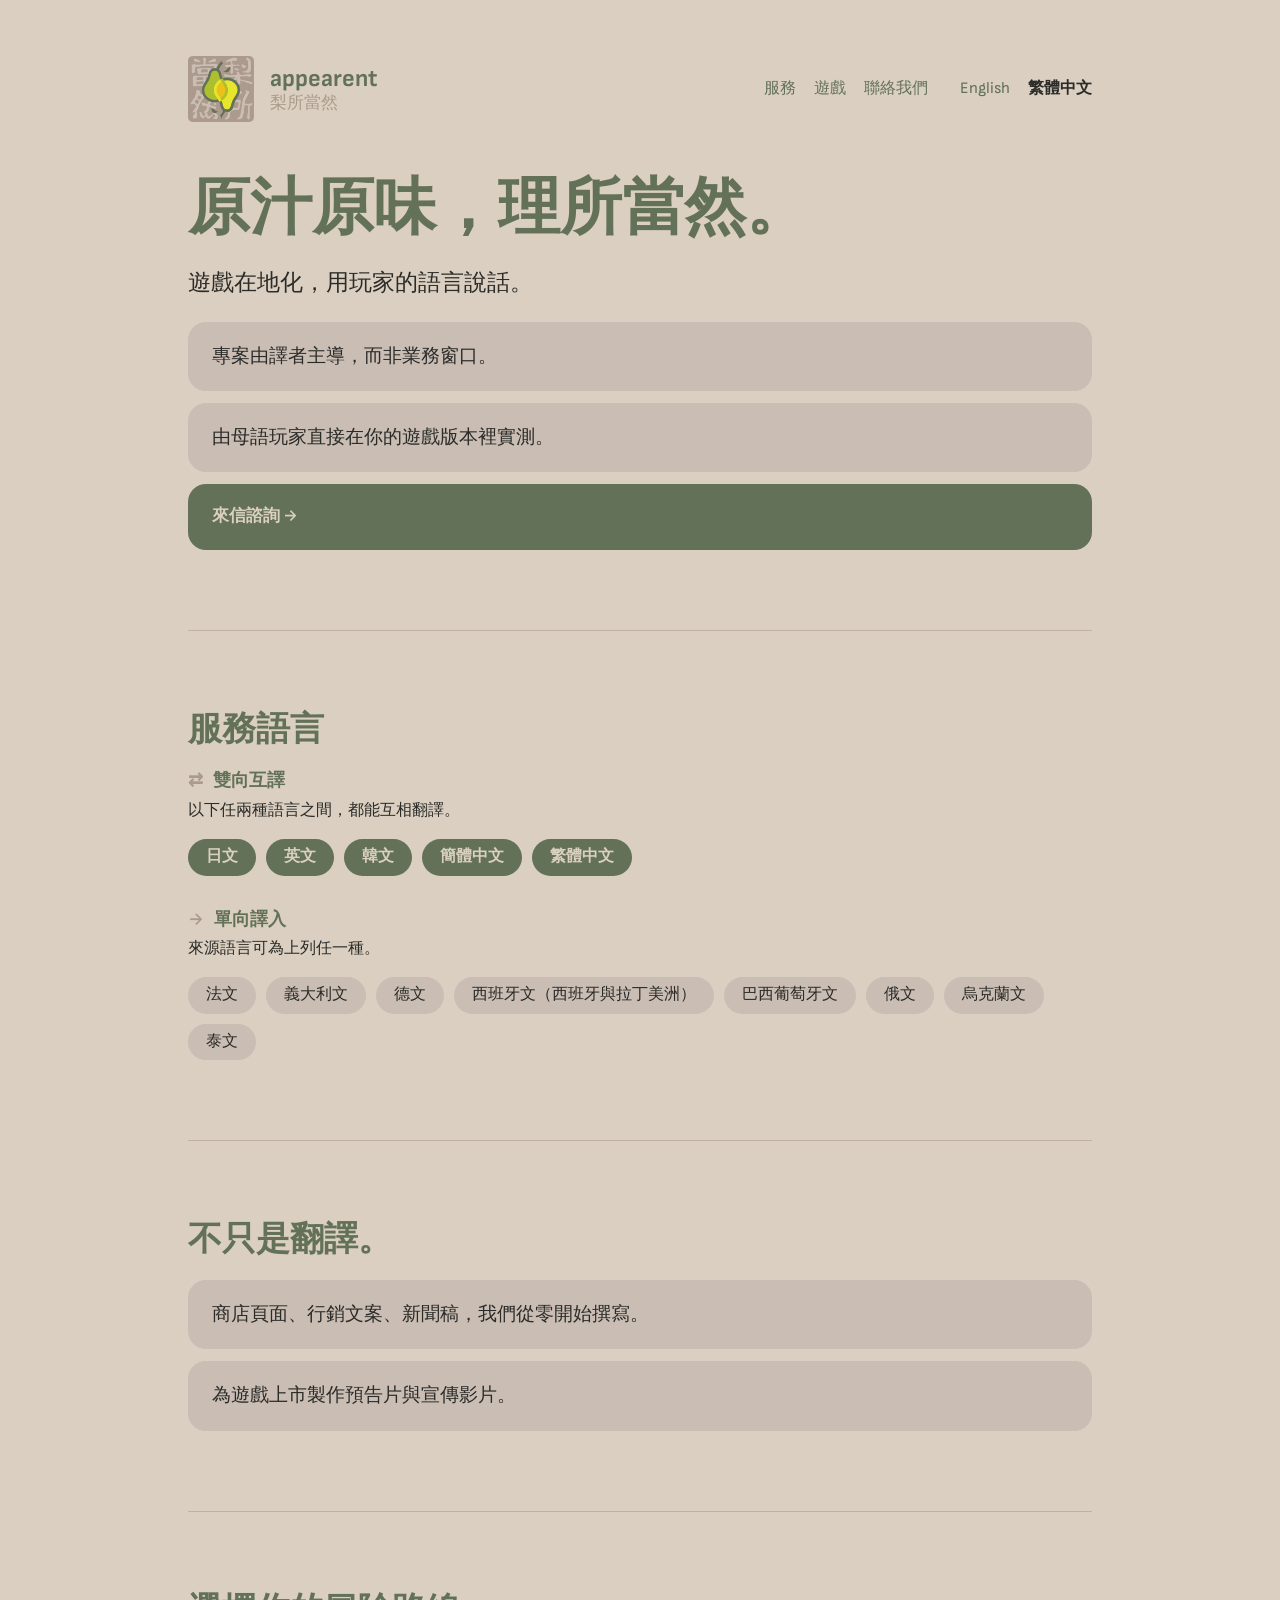
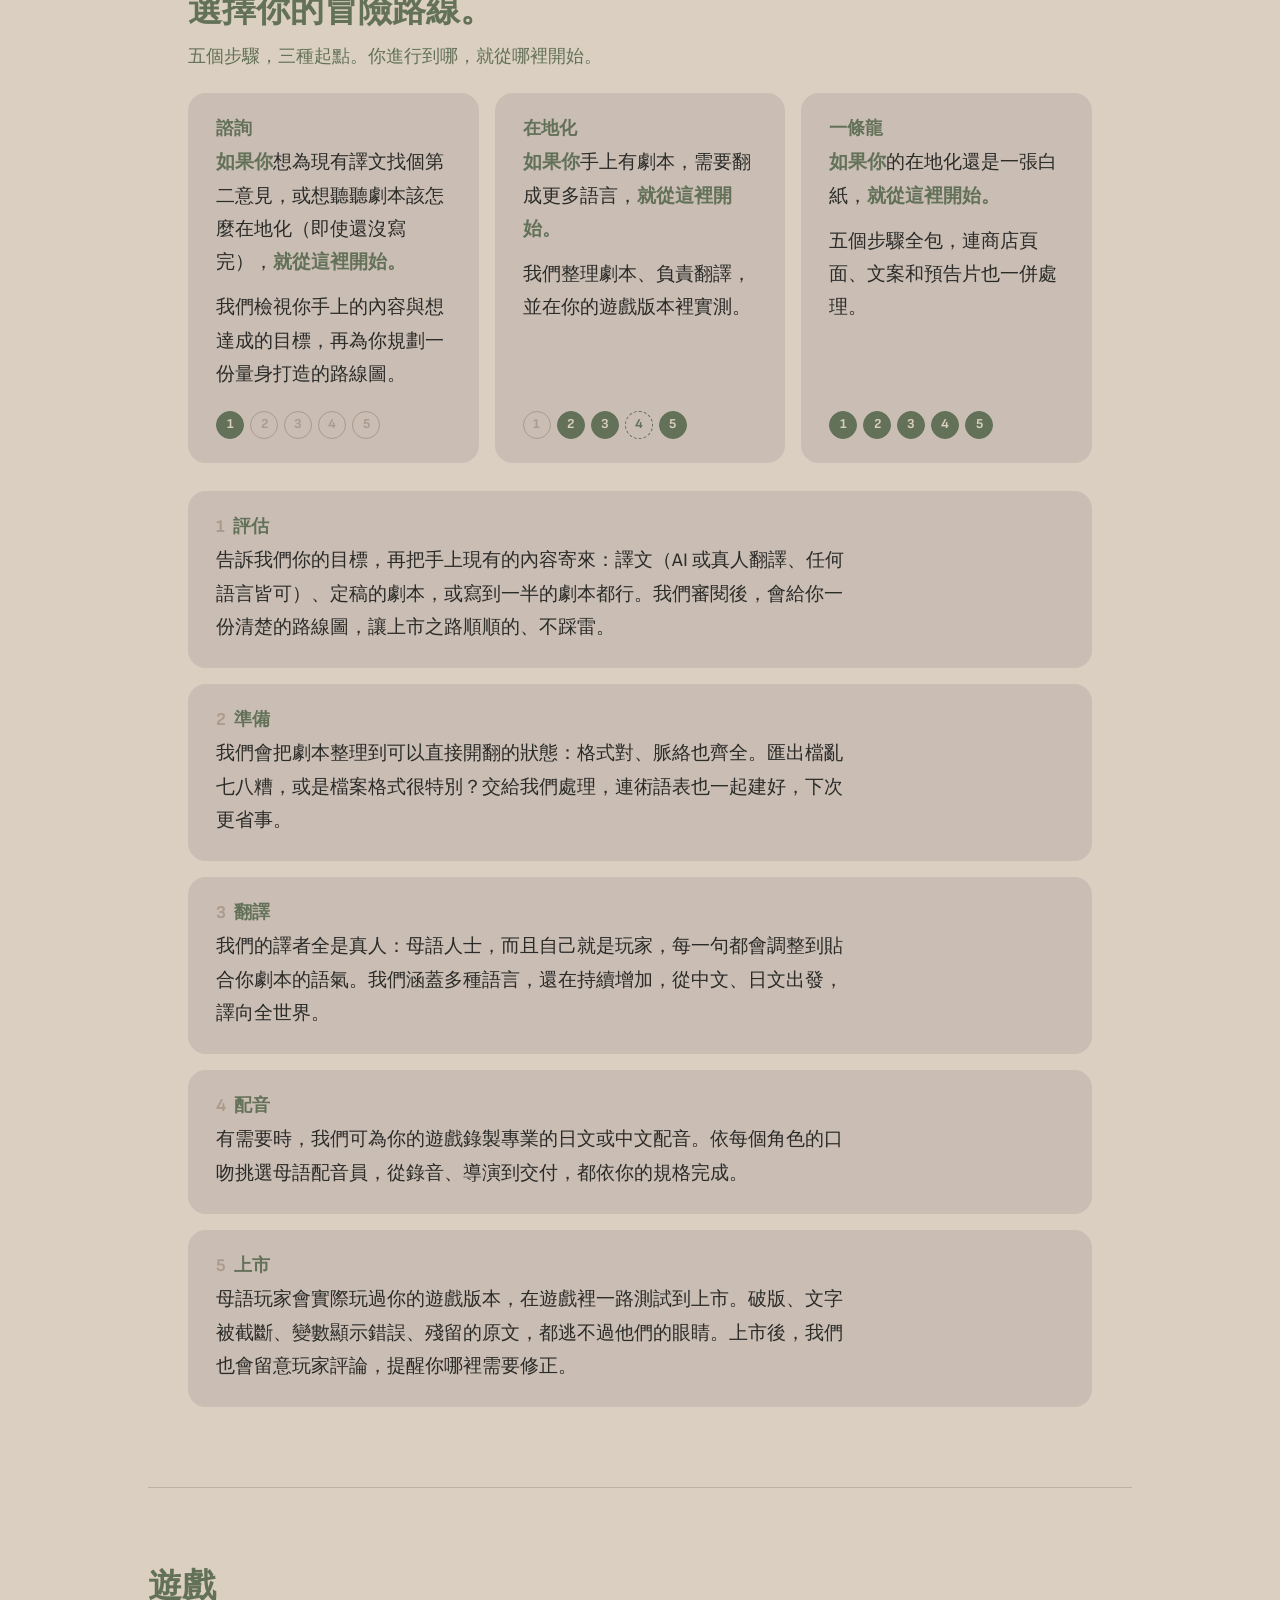
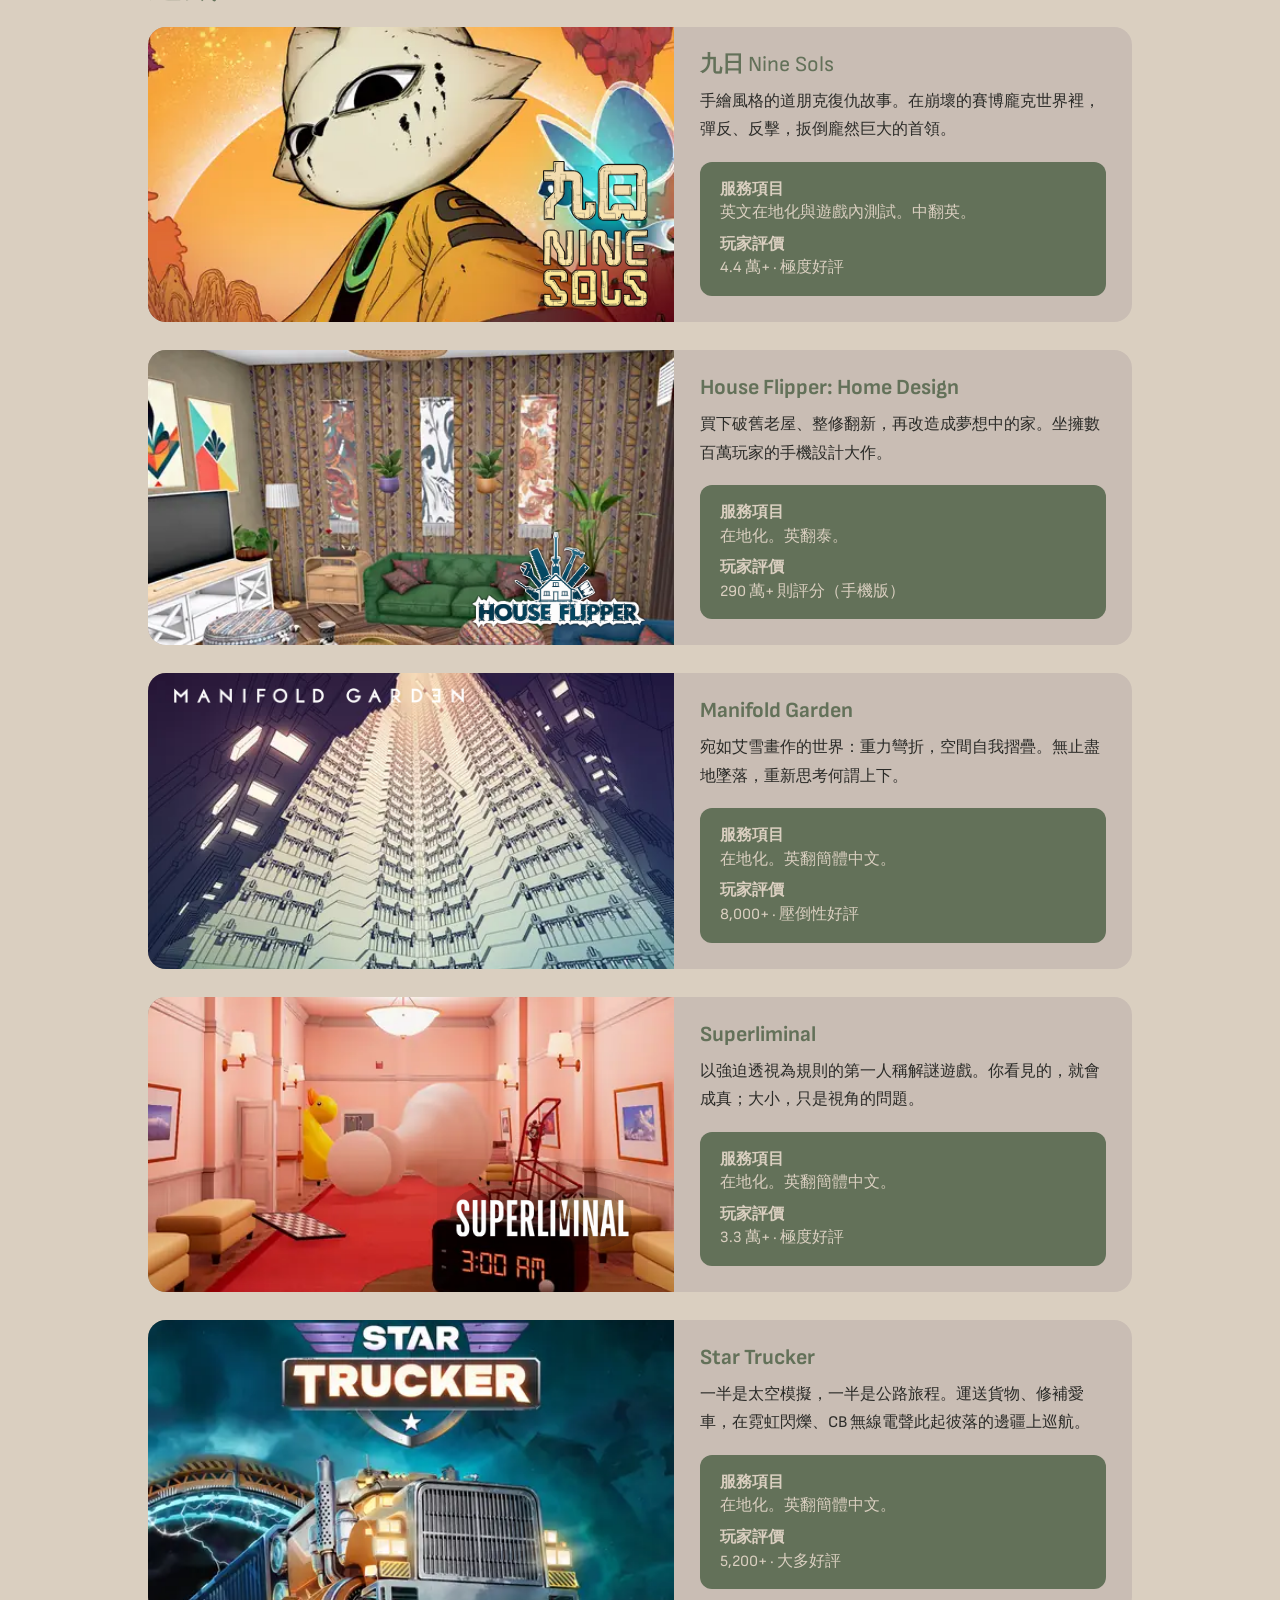
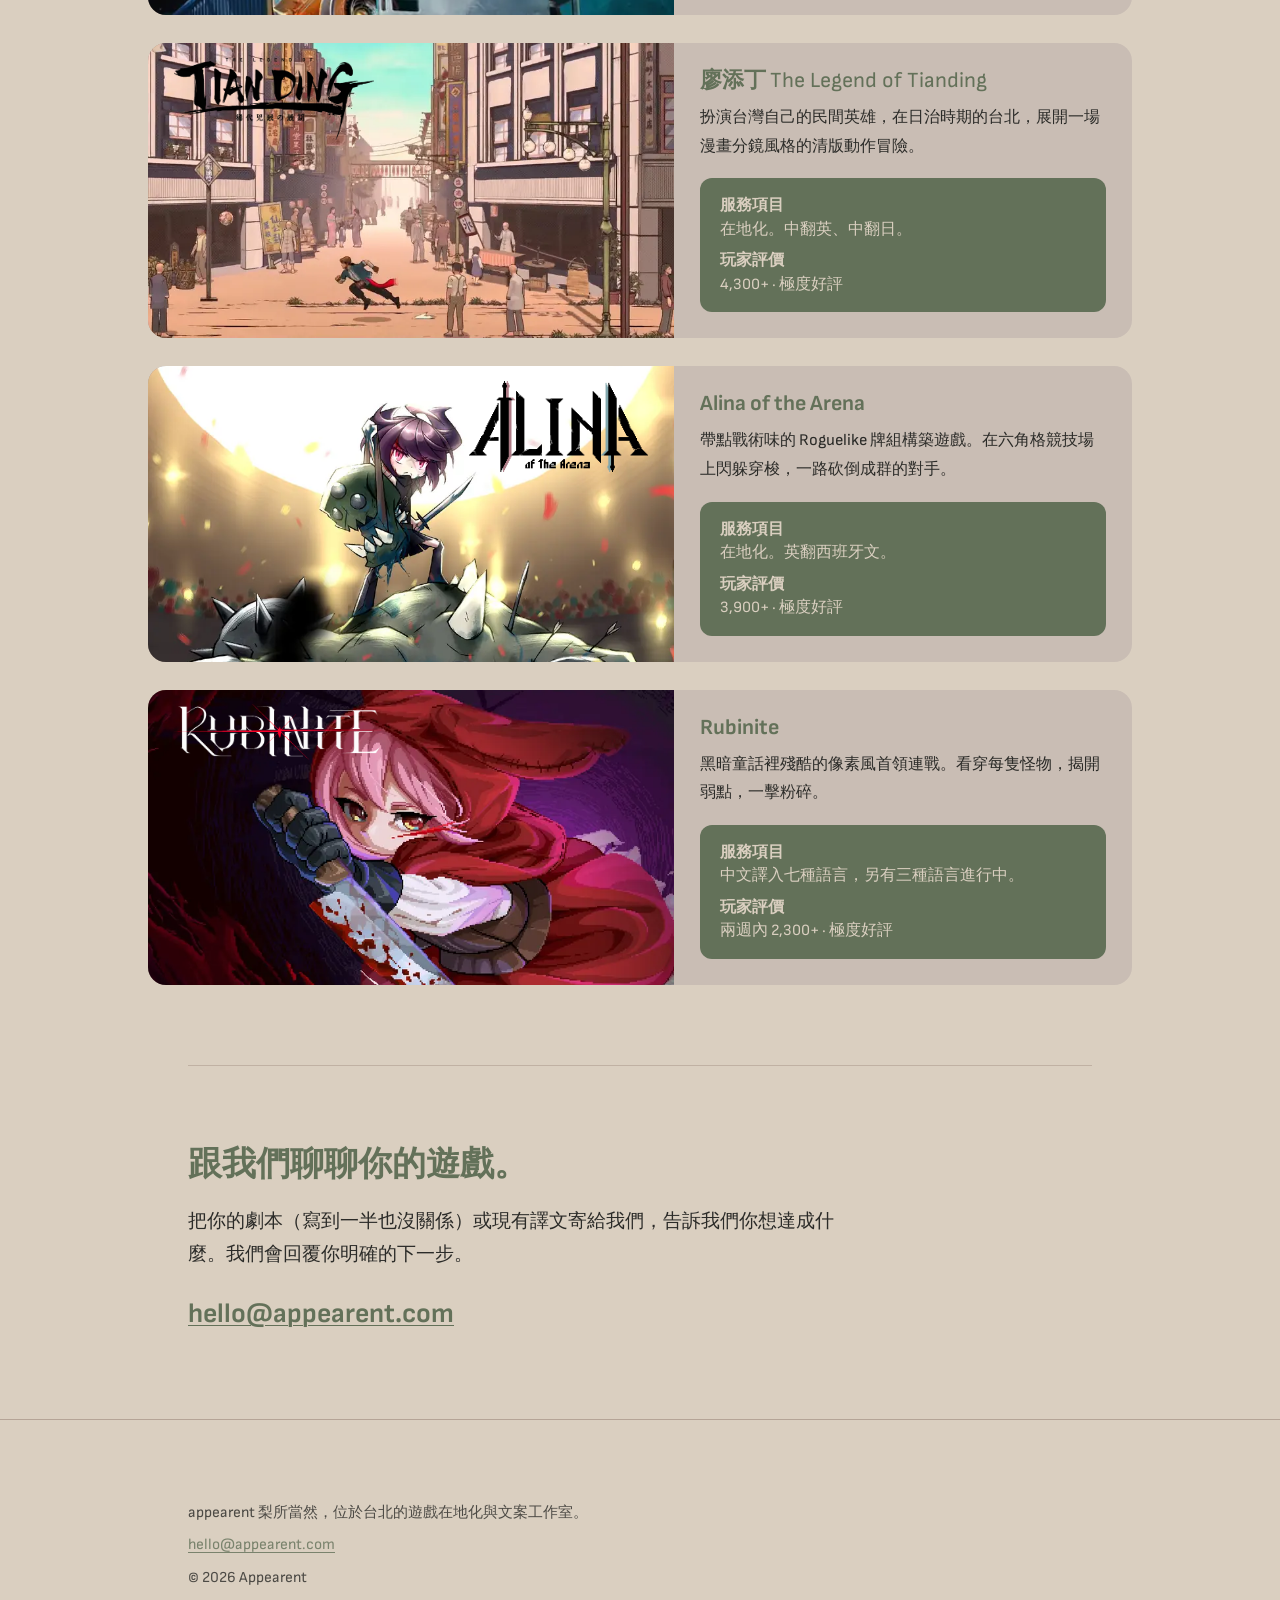
==== commit 55ddd6fb: "Traditional Chinese headline: end on the pun, 理所當然 The second half of the headline is now the compan" ====
--- a/zh-hant/index.html
+++ b/zh-hant/index.html
@@ -3,7 +3,7 @@
 <head>
 <meta charset="utf-8">
 <meta name="viewport" content="width=device-width, initial-scale=1">
-<title>appearent 梨所當然：原汁原味，如你所想</title>
+<title>appearent 梨所當然：原汁原味，理所當然</title>
 <meta name="description" content="Appearent 梨所當然是位於台北的遊戲在地化工作室。真人譯者，用玩家的語言說話；另提供商店頁面、行銷文案、新聞稿與預告片。">
 <link rel="canonical" href="https://appearent.com/zh-hant/">
 <link rel="alternate" hreflang="en" href="https://appearent.com/">
@@ -12,7 +12,7 @@
 <meta property="og:type" content="website">
 <meta property="og:locale" content="zh_TW">
 <meta property="og:url" content="https://appearent.com/zh-hant/">
-<meta property="og:title" content="appearent 梨所當然：原汁原味，如你所想">
+<meta property="og:title" content="appearent 梨所當然：原汁原味，理所當然">
 <meta property="og:description" content="真人譯者，用玩家的語言說話。商店頁面、文案與預告片，我們也一手包辦。">
 <meta property="og:image" content="https://appearent.com/assets/og.png">
 <meta name="twitter:card" content="summary_large_image">
@@ -49,7 +49,7 @@
 
   <section class="hero">
     <div class="wrap">
-      <h1>原汁原味，如你所想。</h1>
+      <h1>原汁原味，理所當然。</h1>
       <p class="lede">遊戲在地化，用玩家的語言說話。</p>
       <ul class="points">
         <li>專案由譯者主導，而非業務窗口。</li>
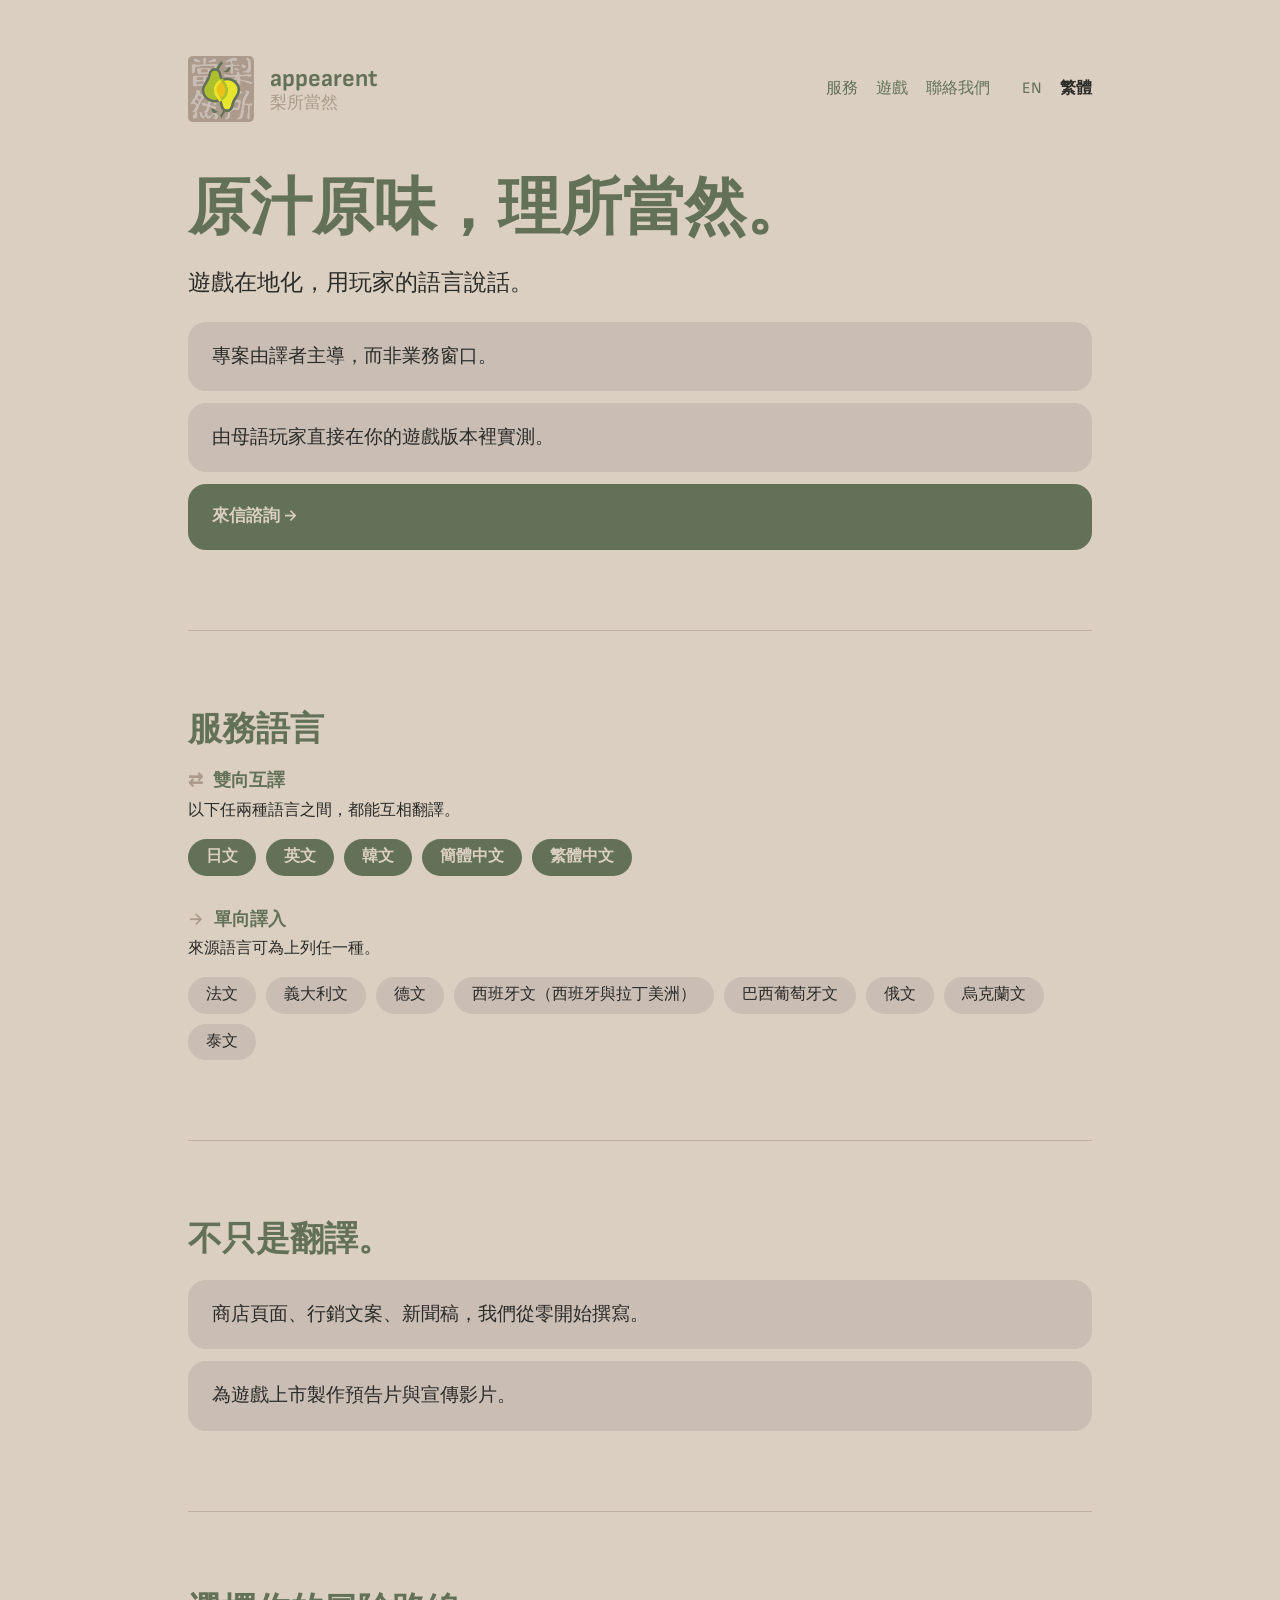
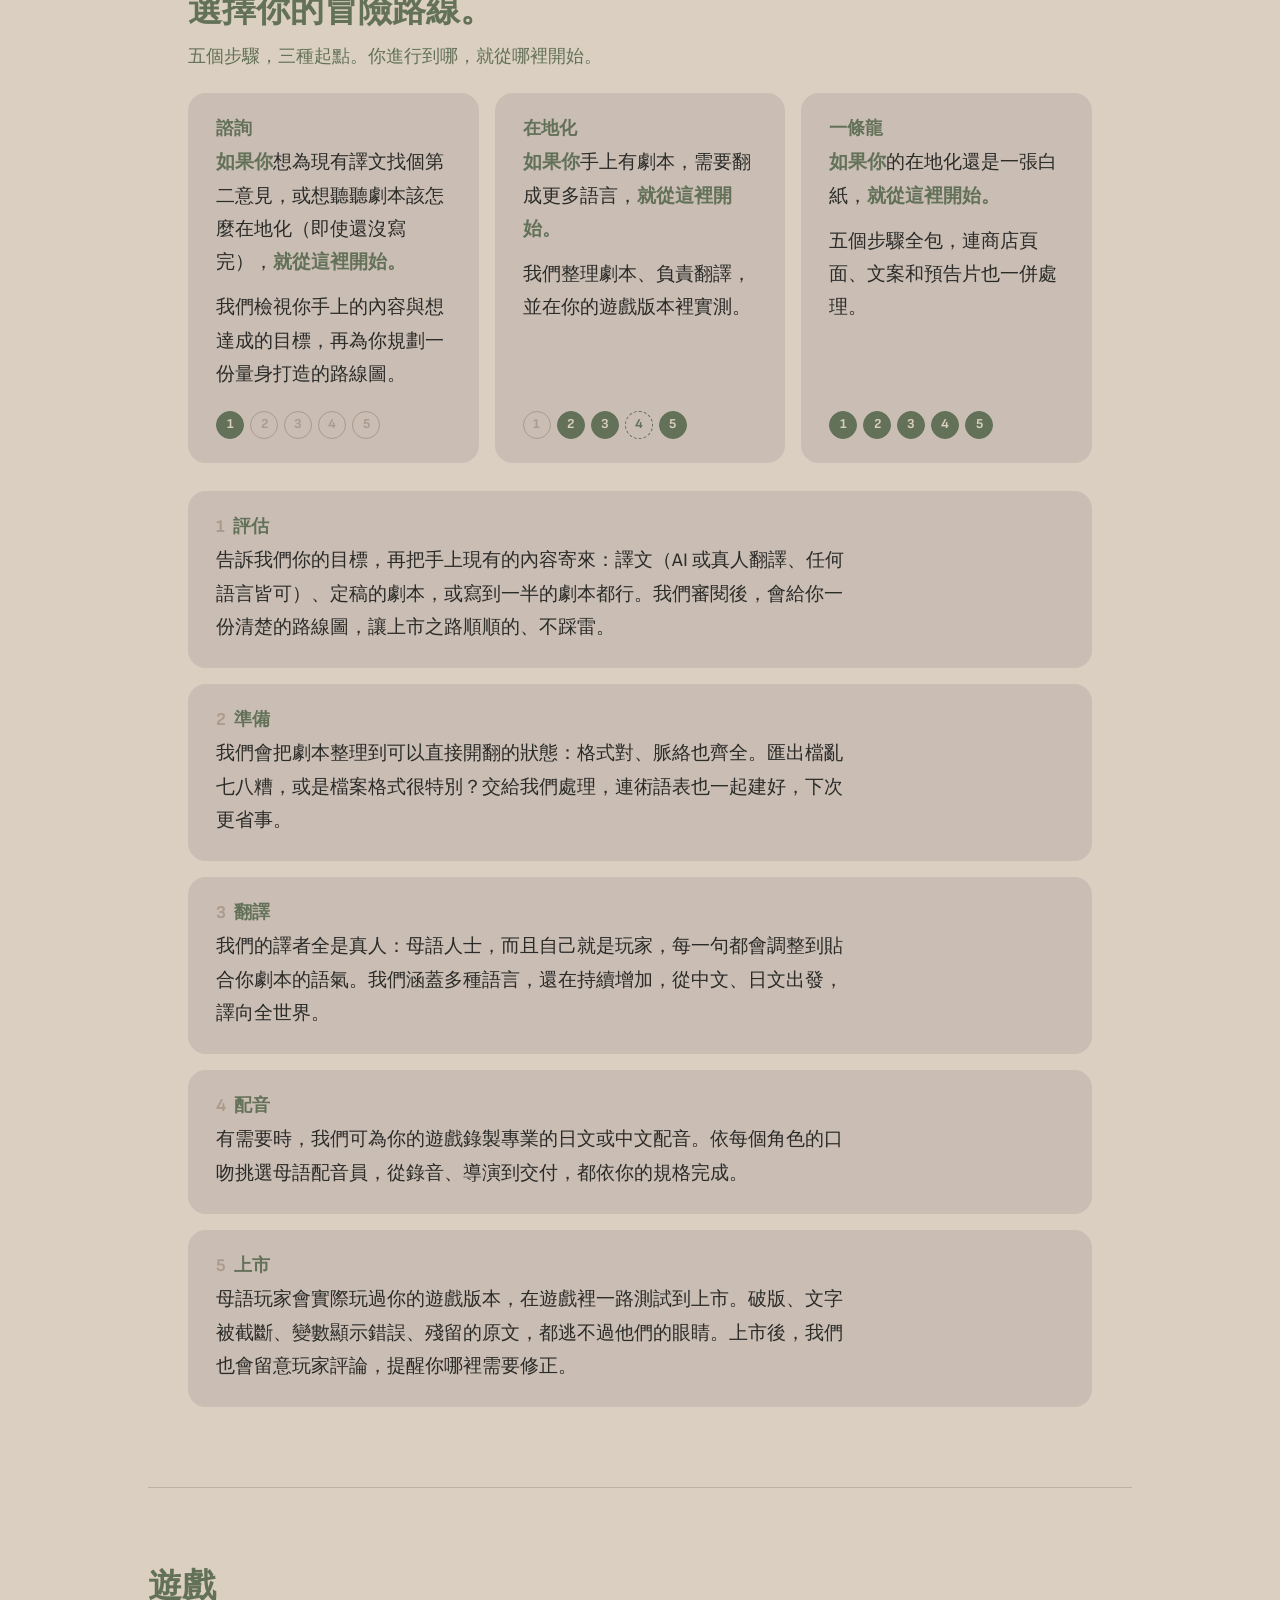
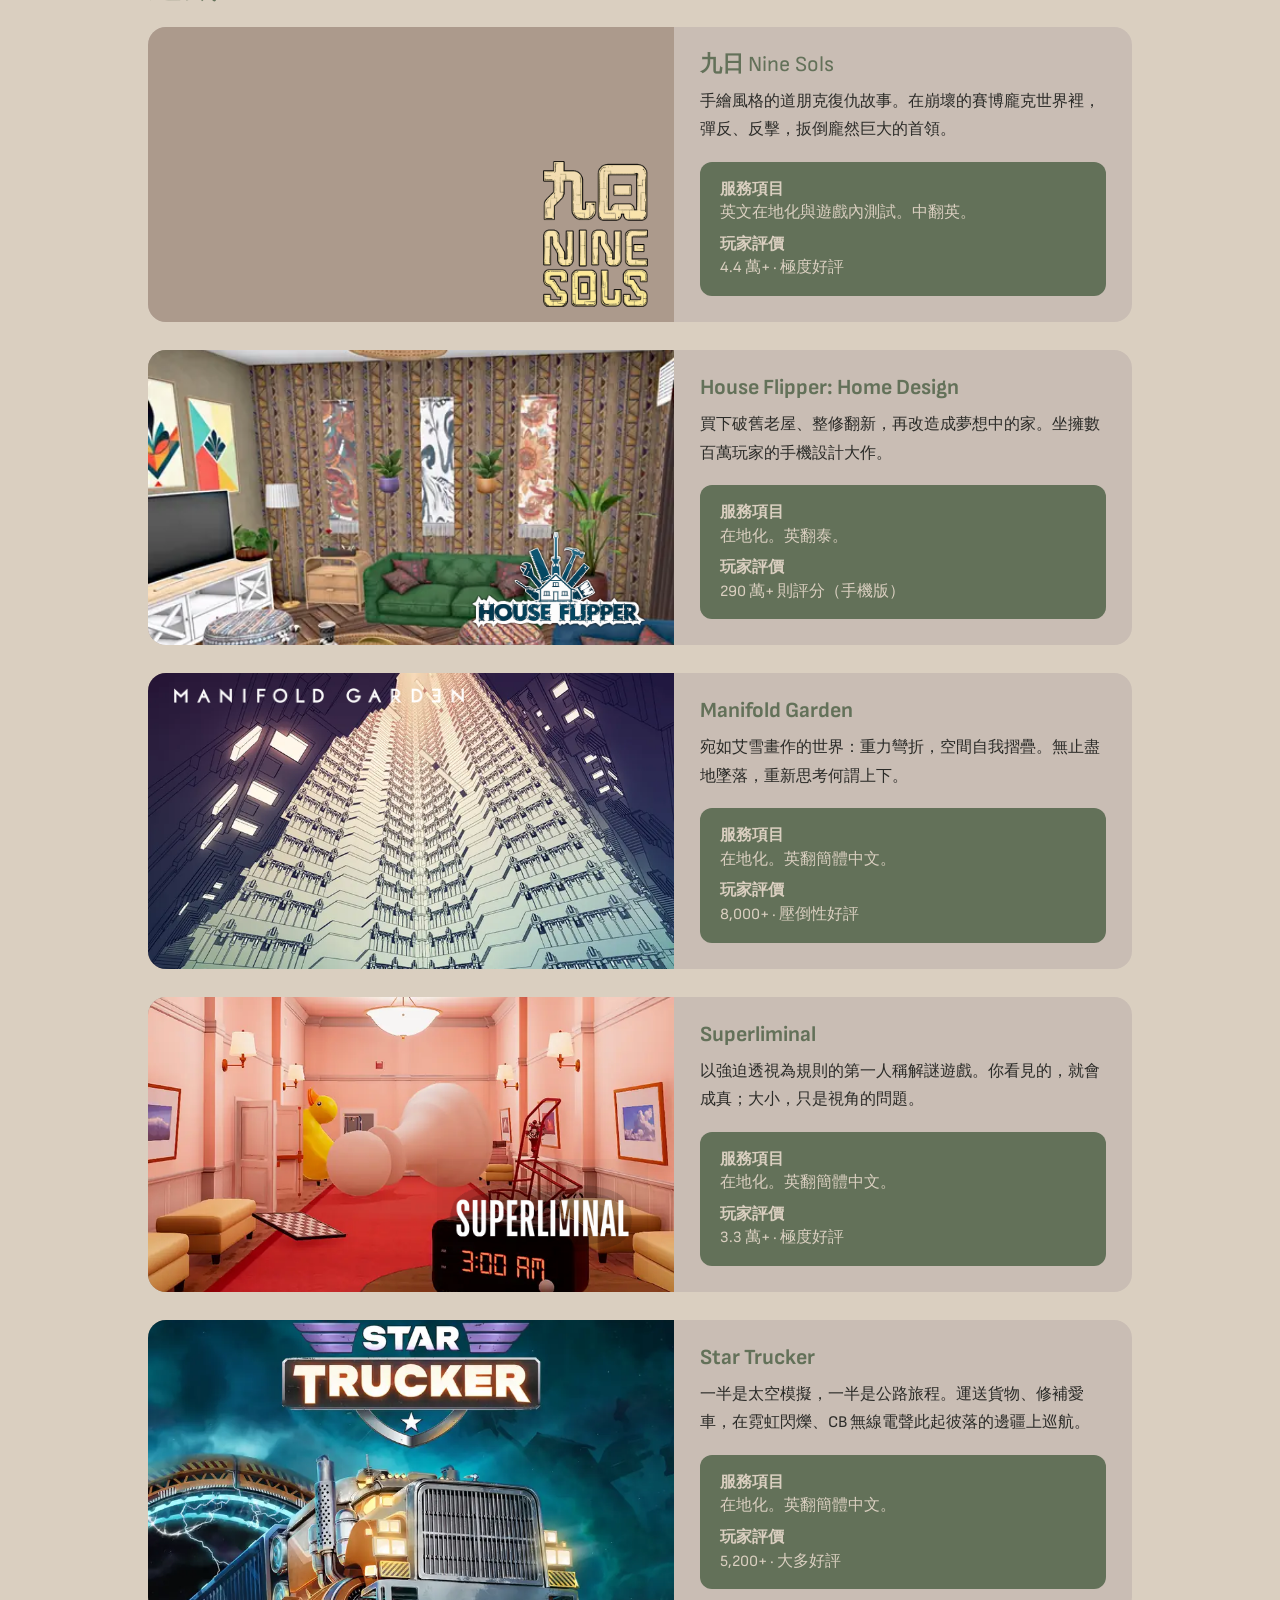
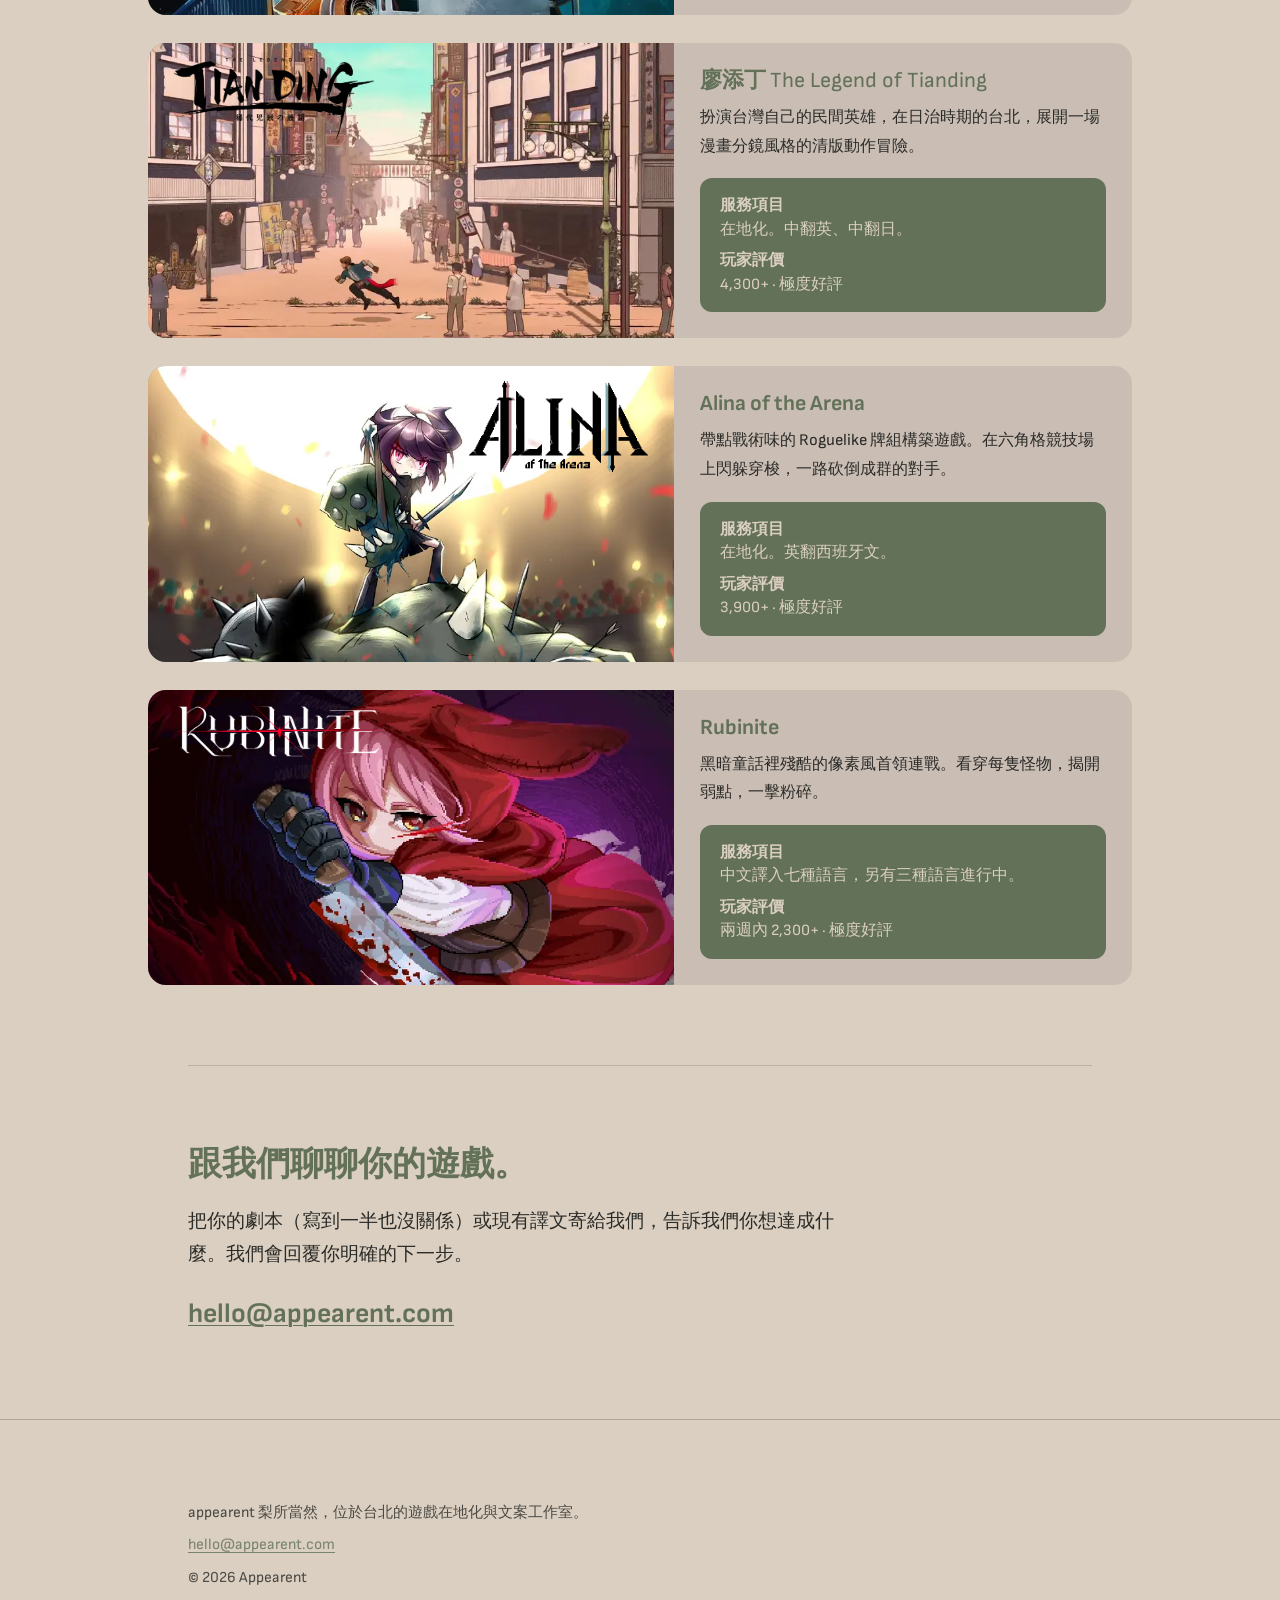
==== commit ff89f795: "Shorter language switcher labels: EN and 繁體 Four full names would make the header switcher long, so " ====
--- a/zh-hant/index.html
+++ b/zh-hant/index.html
@@ -38,8 +38,8 @@
         <a href="#contact">聯絡我們</a>
       </nav>
       <nav class="lang-switch" aria-label="語言選擇">
-        <a href="../" lang="en" hreflang="en">English</a>
-        <a href="./" lang="zh-Hant" hreflang="zh-Hant" aria-current="page">繁體中文</a>
+        <a href="../" lang="en" hreflang="en" aria-label="English" title="English">EN</a>
+        <a href="./" lang="zh-Hant" hreflang="zh-Hant" aria-current="page" aria-label="繁體中文" title="繁體中文">繁體</a>
       </nav>
     </div>
   </div>
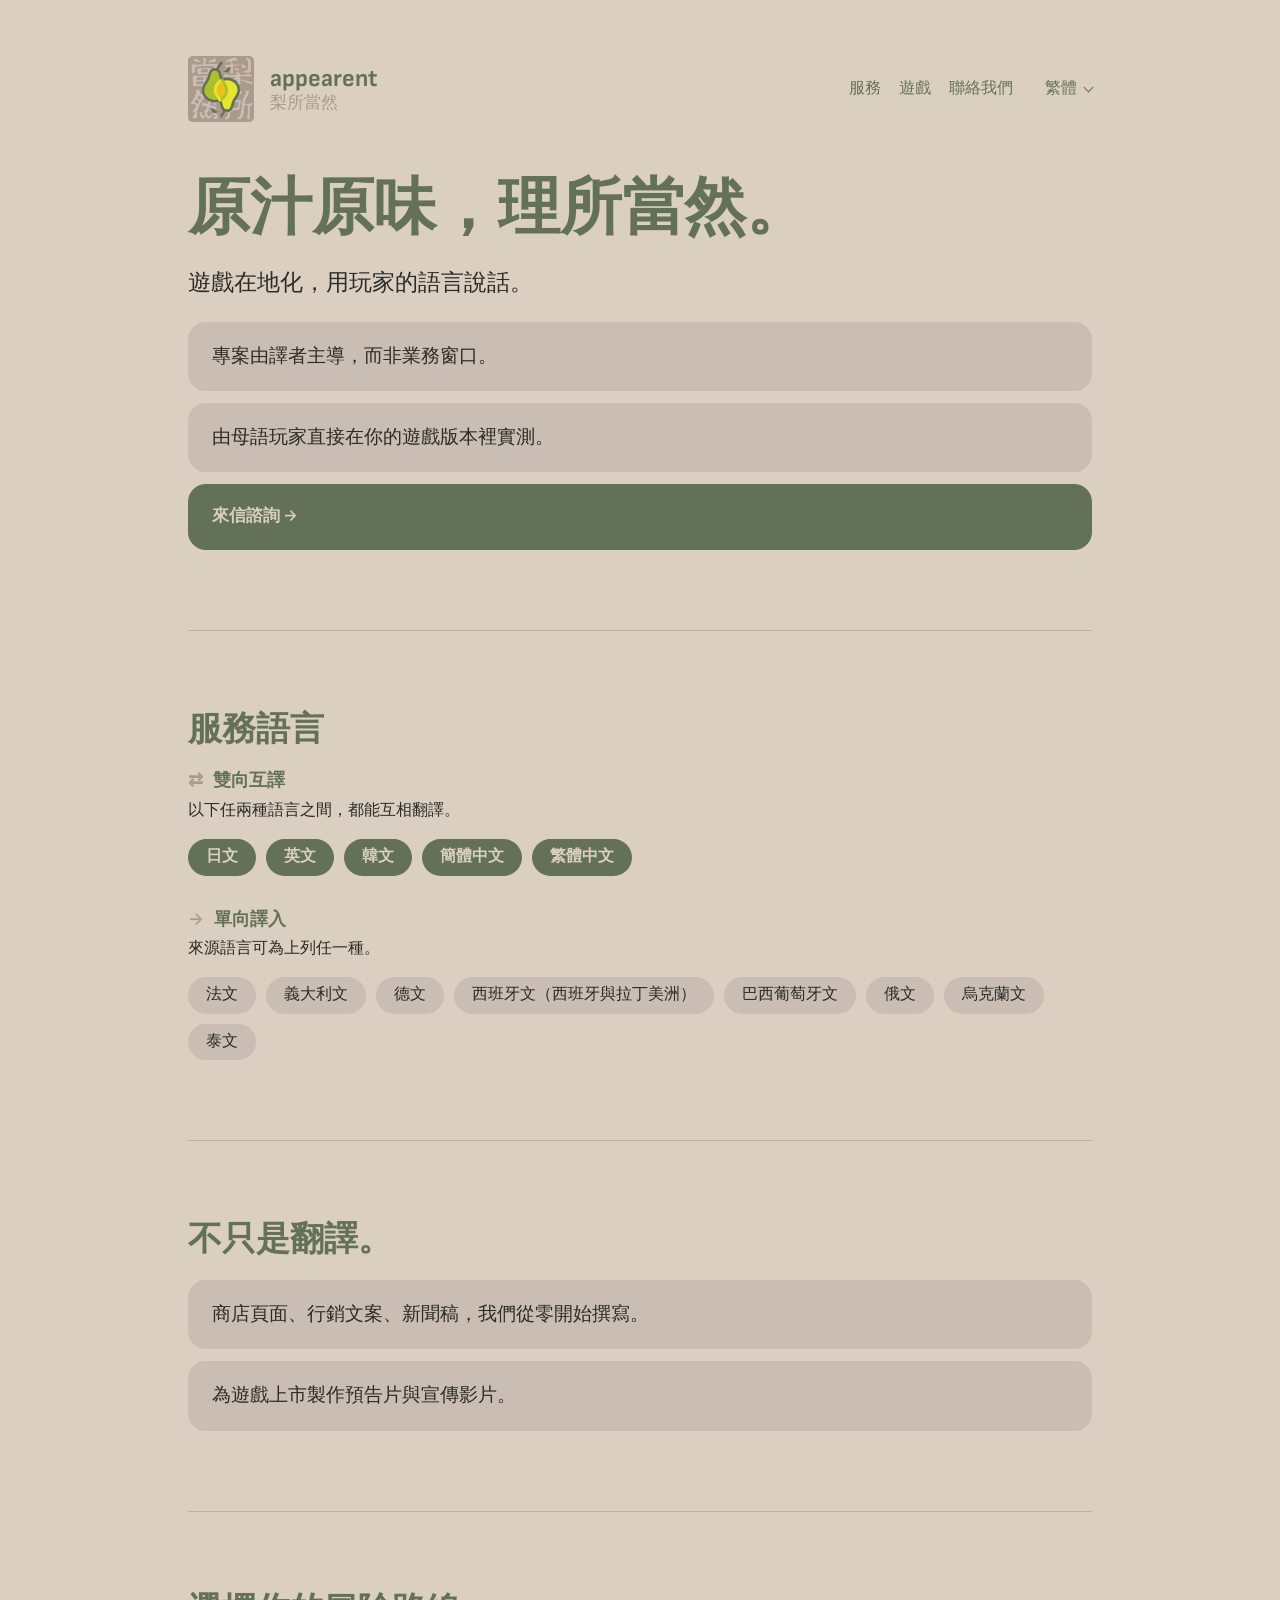
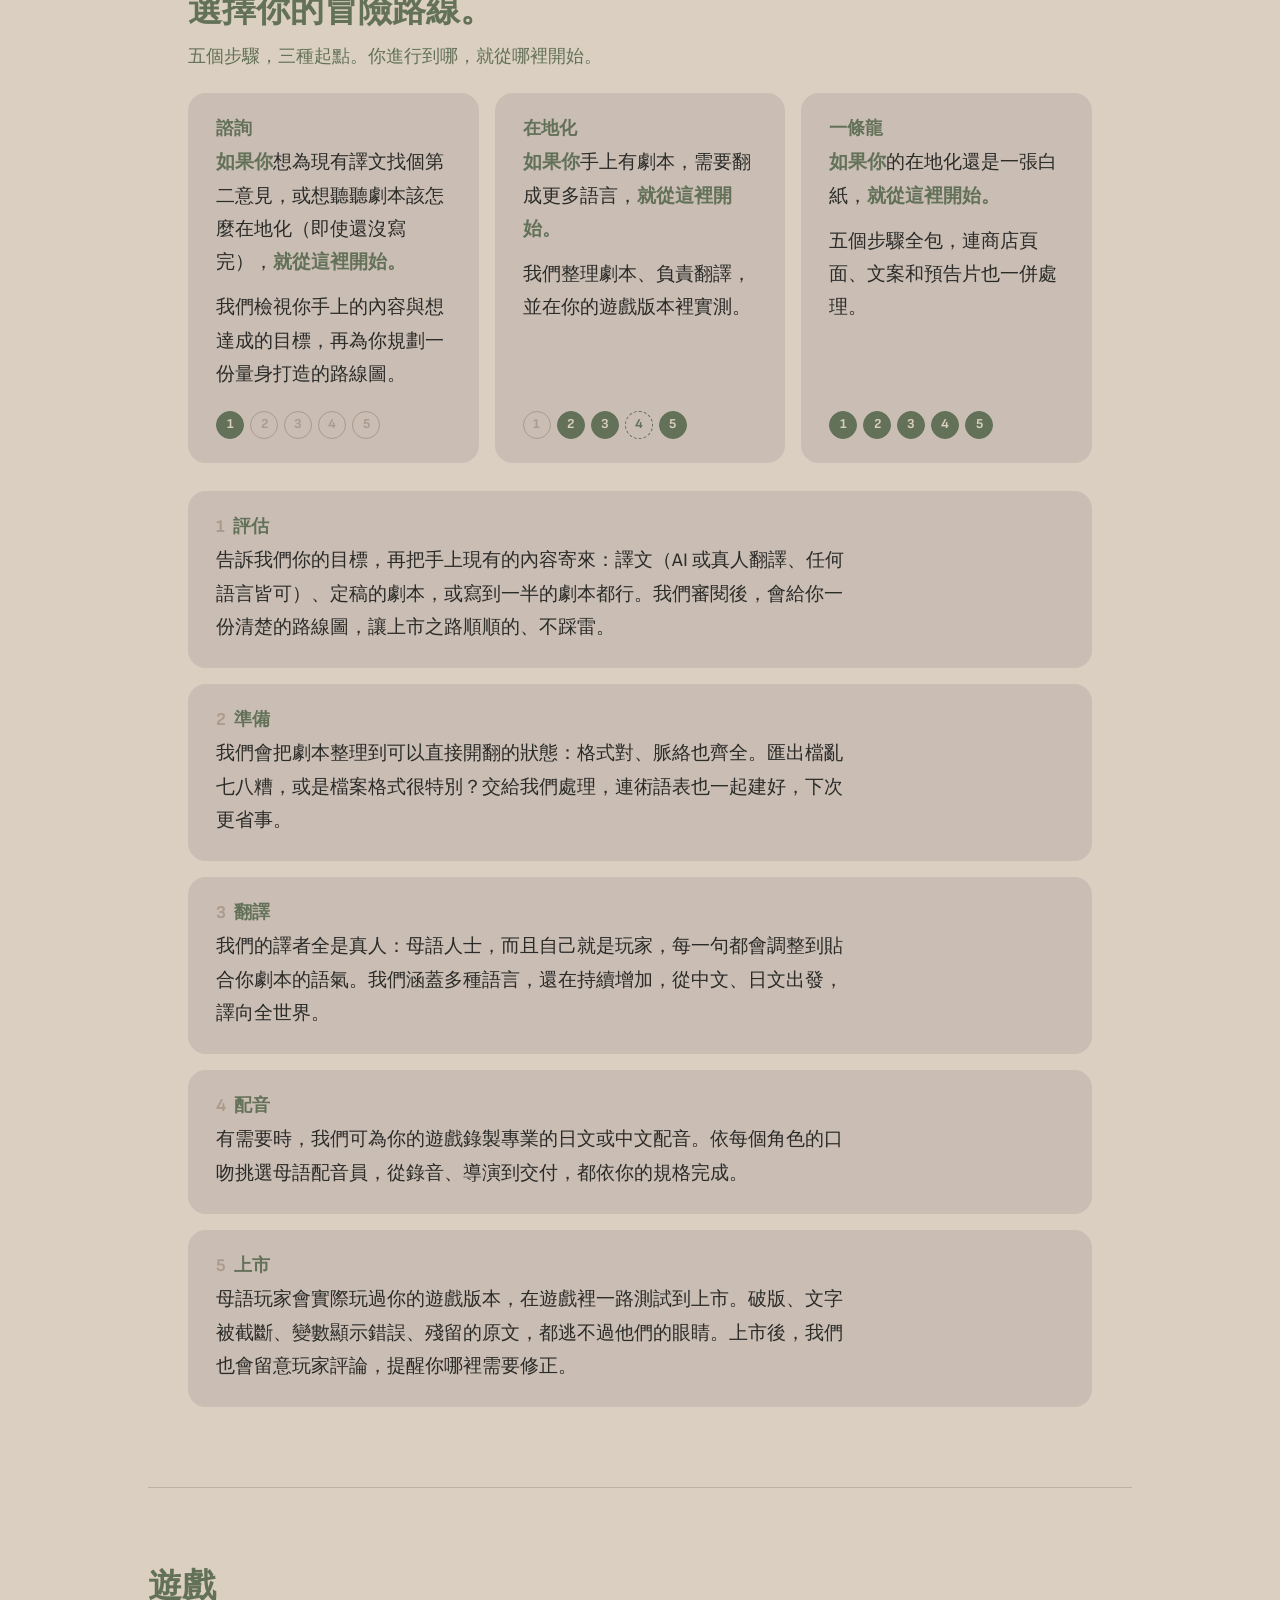
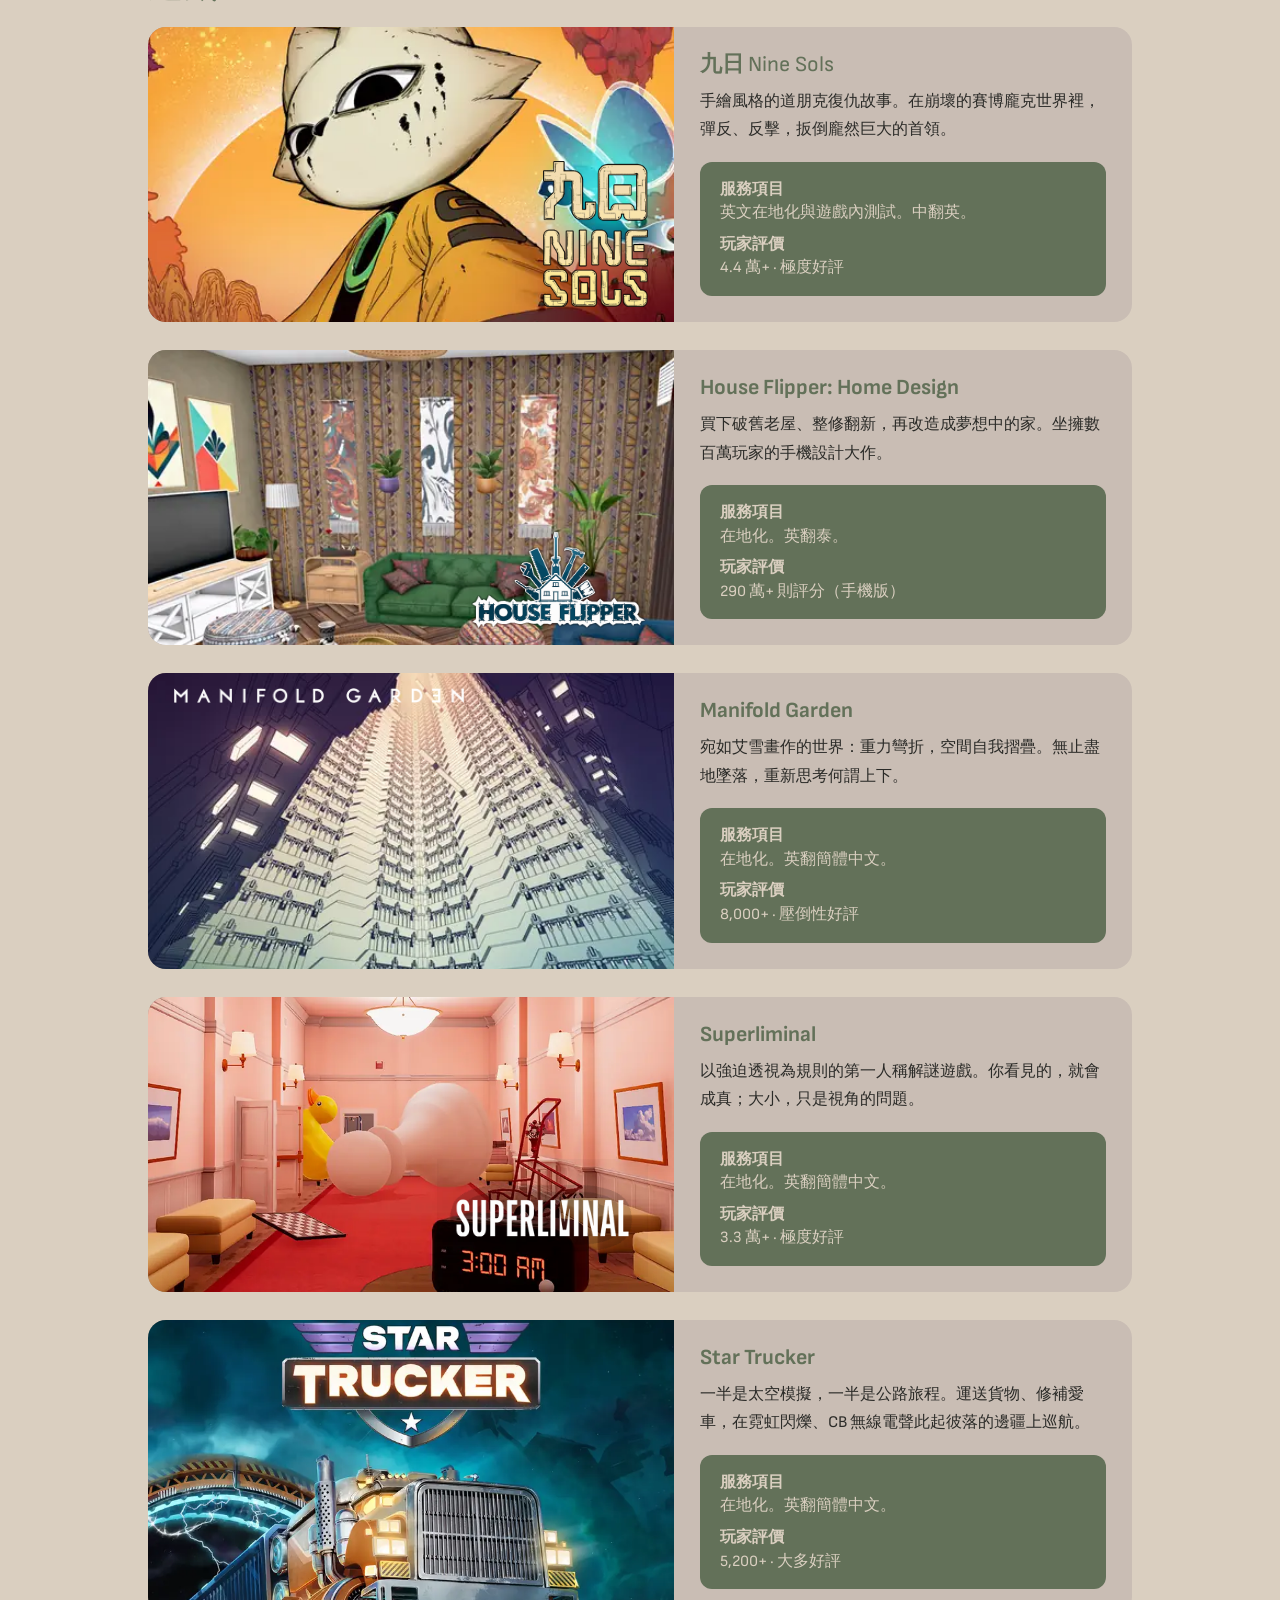
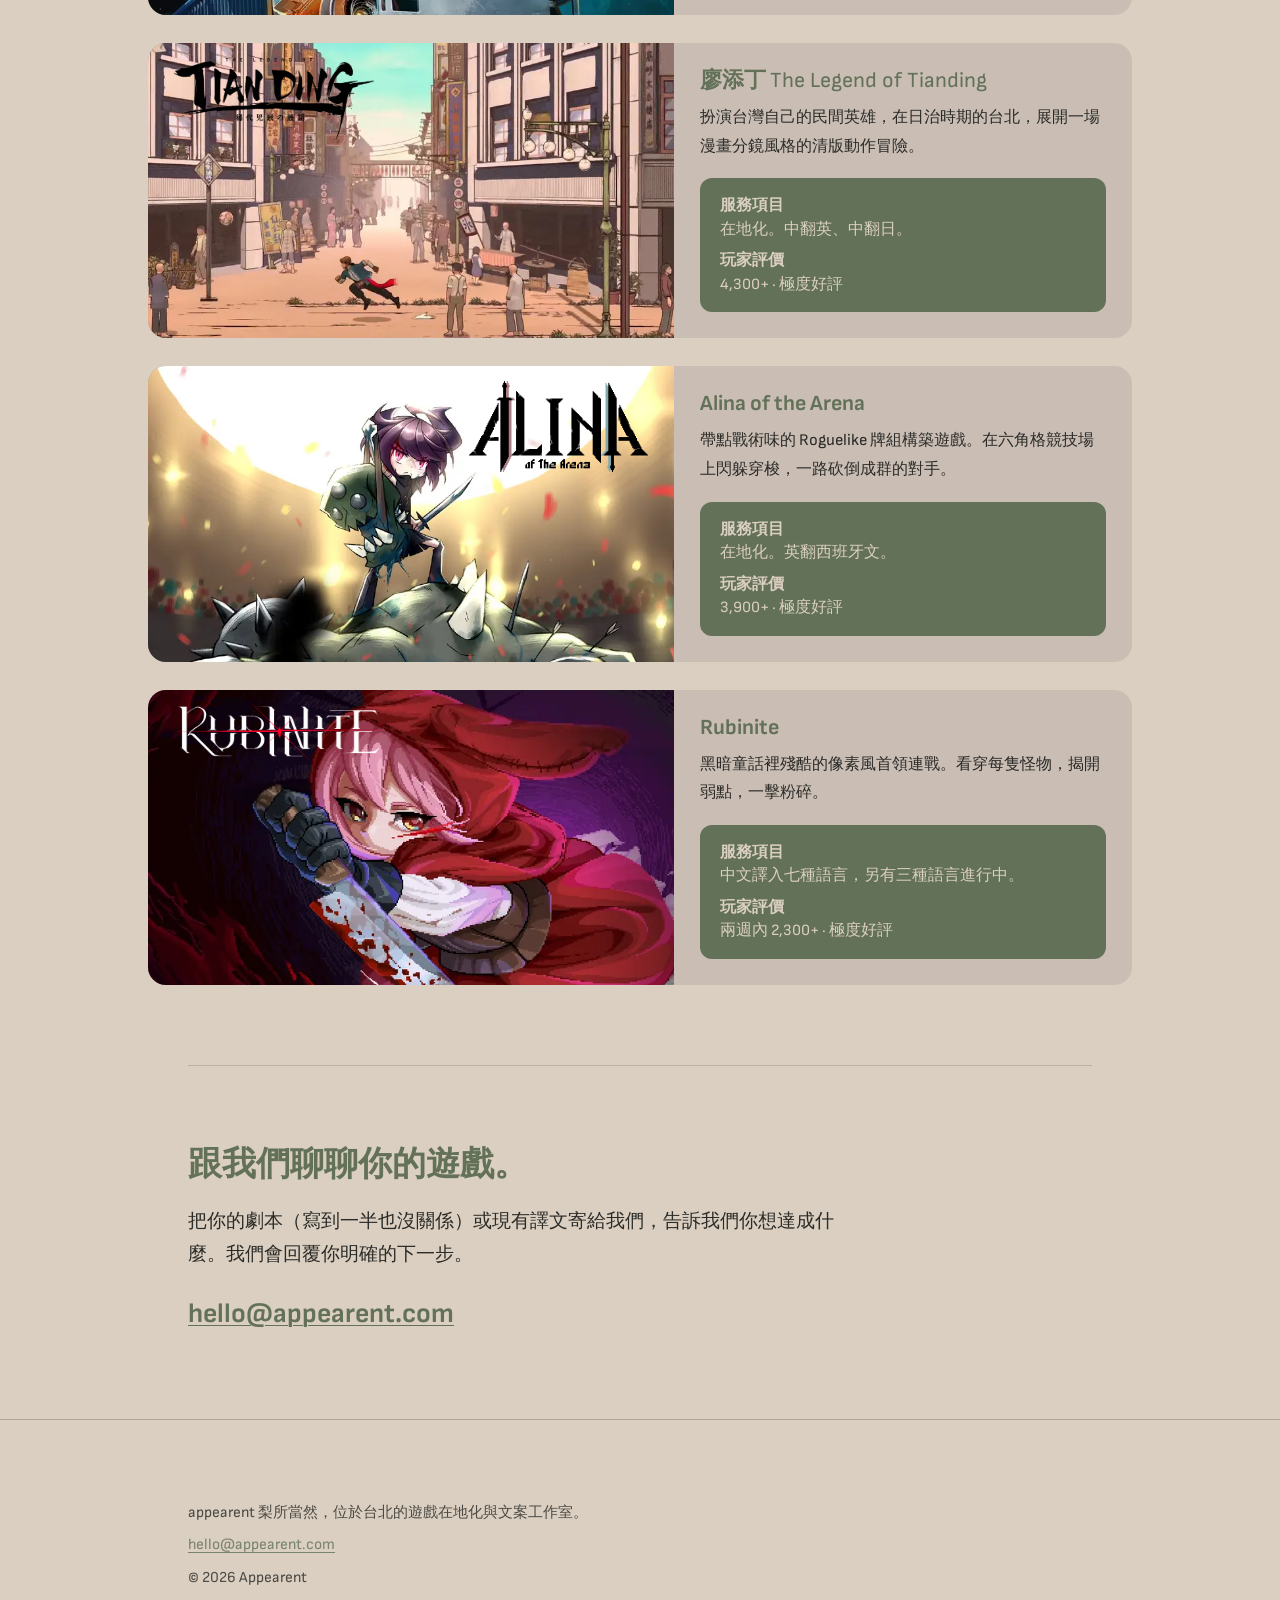
==== commit df2d422f: "Language switcher as a dropdown A native details/summary menu: the button shows the current language" ====
--- a/zh-hant/index.html
+++ b/zh-hant/index.html
@@ -22,6 +22,7 @@
 <link rel="preconnect" href="https://fonts.gstatic.com" crossorigin>
 <link href="https://fonts.googleapis.com/css2?family=Sofia+Sans:wght@400;700&family=IBM+Plex+Sans+TC:wght@400;700&display=swap" rel="stylesheet">
 <link rel="stylesheet" href="../style.css">
+<script src="../site.js" defer></script>
 </head>
 <body>
 
@@ -38,8 +39,13 @@
         <a href="#contact">聯絡我們</a>
       </nav>
       <nav class="lang-switch" aria-label="語言選擇">
-        <a href="../" lang="en" hreflang="en" aria-label="English" title="English">EN</a>
-        <a href="./" lang="zh-Hant" hreflang="zh-Hant" aria-current="page" aria-label="繁體中文" title="繁體中文">繁體</a>
+        <details>
+          <summary><span class="sr">語言：</span>繁體</summary>
+          <ul>
+            <li><a href="../" lang="en" hreflang="en">English</a></li>
+            <li><a href="./" lang="zh-Hant" hreflang="zh-Hant" aria-current="page">繁體中文</a></li>
+          </ul>
+        </details>
       </nav>
     </div>
   </div>
--- a/style.css
+++ b/style.css
@@ -43,7 +43,28 @@
   nav a{text-decoration:none;}
   nav a:hover{text-decoration:underline;}
   .header-right{display:flex;align-items:center;gap:12px 32px;flex-wrap:wrap;}
+  .lang-switch{position:relative;}
+  .lang-switch summary{
+    list-style:none;cursor:pointer;display:flex;align-items:center;gap:8px;
+    color:var(--olive);padding:4px 0;
+  }
+  .lang-switch summary::-webkit-details-marker{display:none;}
+  .lang-switch summary::after{
+    content:"";width:6px;height:6px;margin-top:-3px;
+    border-right:1.5px solid currentColor;border-bottom:1.5px solid currentColor;
+    transform:rotate(45deg);
+  }
+  .lang-switch details[open] summary::after{margin-top:3px;transform:rotate(-135deg);}
+  .lang-switch ul{
+    position:absolute;right:0;top:calc(100% + 8px);z-index:20;
+    margin:0;padding:6px;list-style:none;min-width:9rem;
+    background:var(--taupe);border-radius:12px;box-shadow:0 6px 18px rgba(43,43,40,.15);
+  }
+  .lang-switch ul a{display:block;padding:8px 14px;border-radius:8px;white-space:nowrap;}
+  .lang-switch ul a:hover{background:var(--paper);text-decoration:none;}
   .lang-switch a[aria-current="page"]{font-weight:700;color:var(--ink);}
+  .lang-switch summary:focus-visible,.lang-switch ul a:focus-visible{outline:3px solid var(--ink);outline-offset:2px;}
+  @media (max-width:719px){.header-right{width:100%;justify-content:space-between;}}
 
   /* hero */
   .hero{padding-top:44px;}
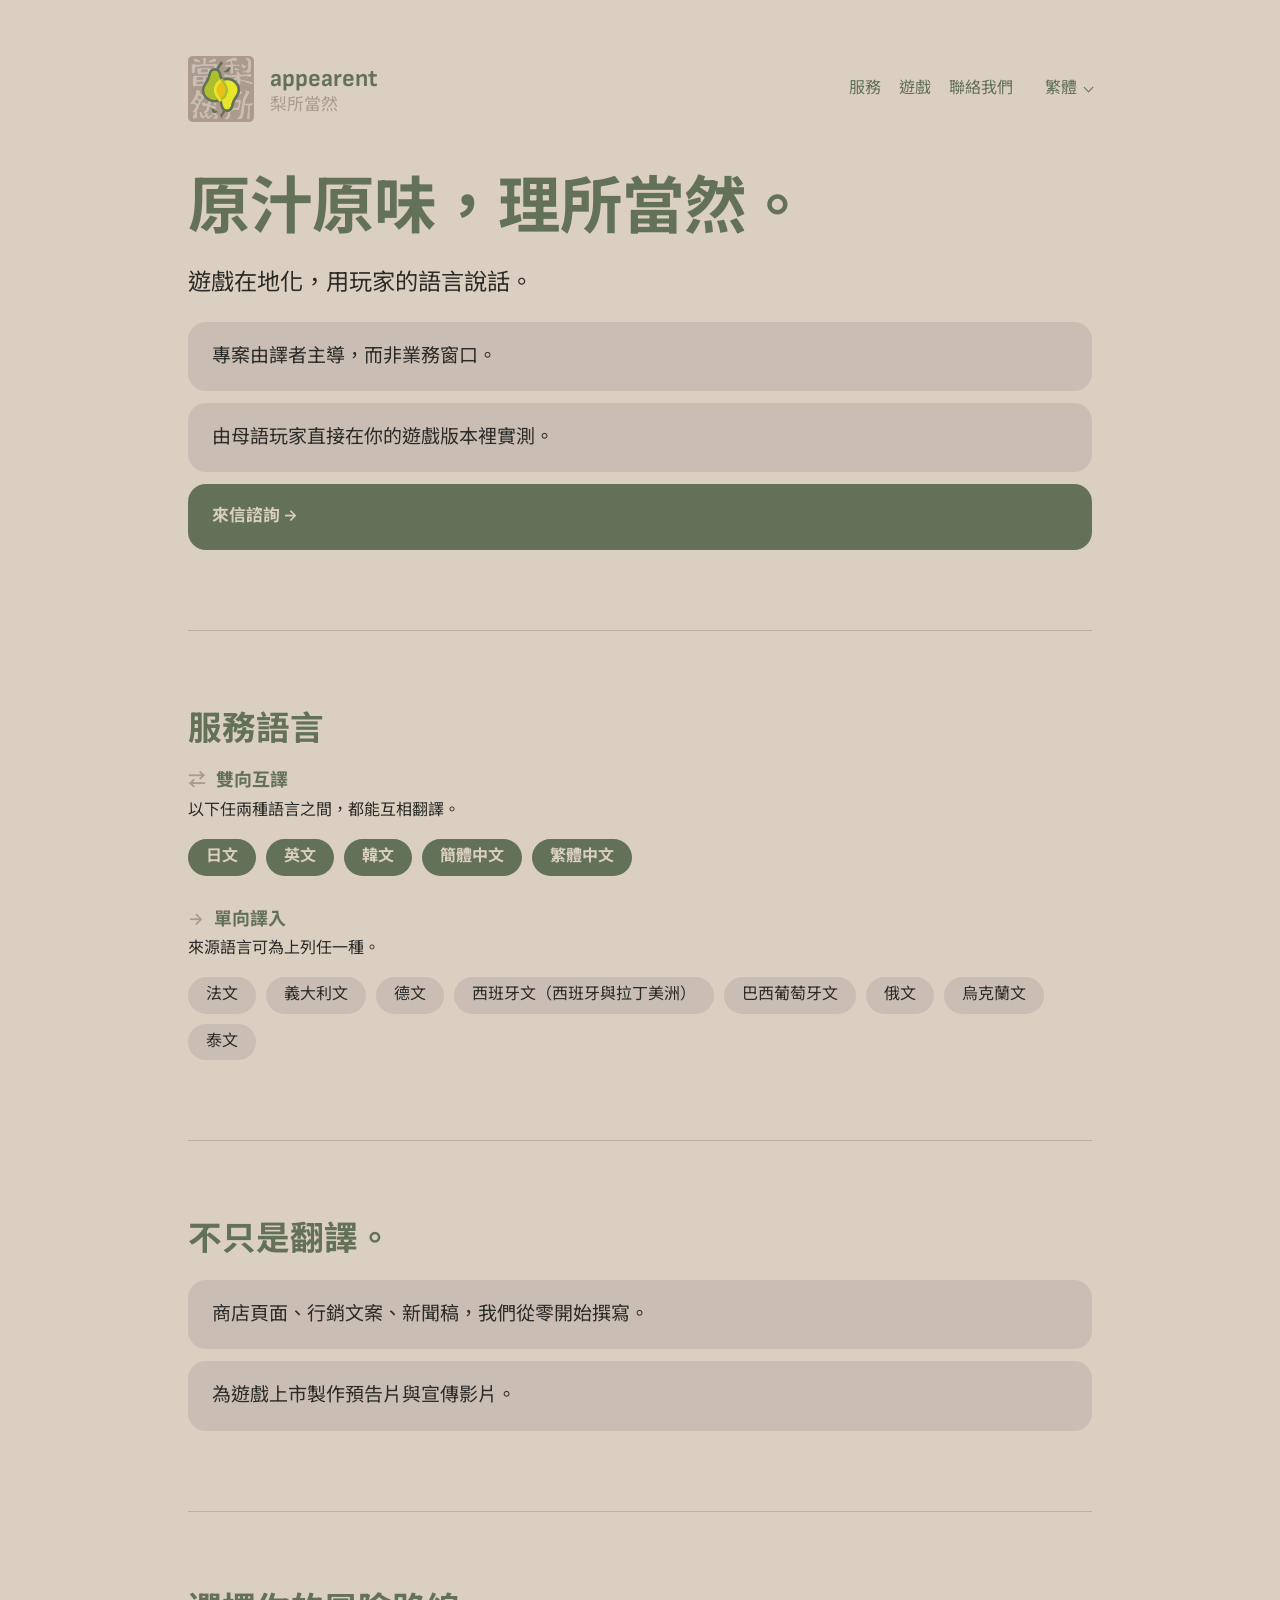
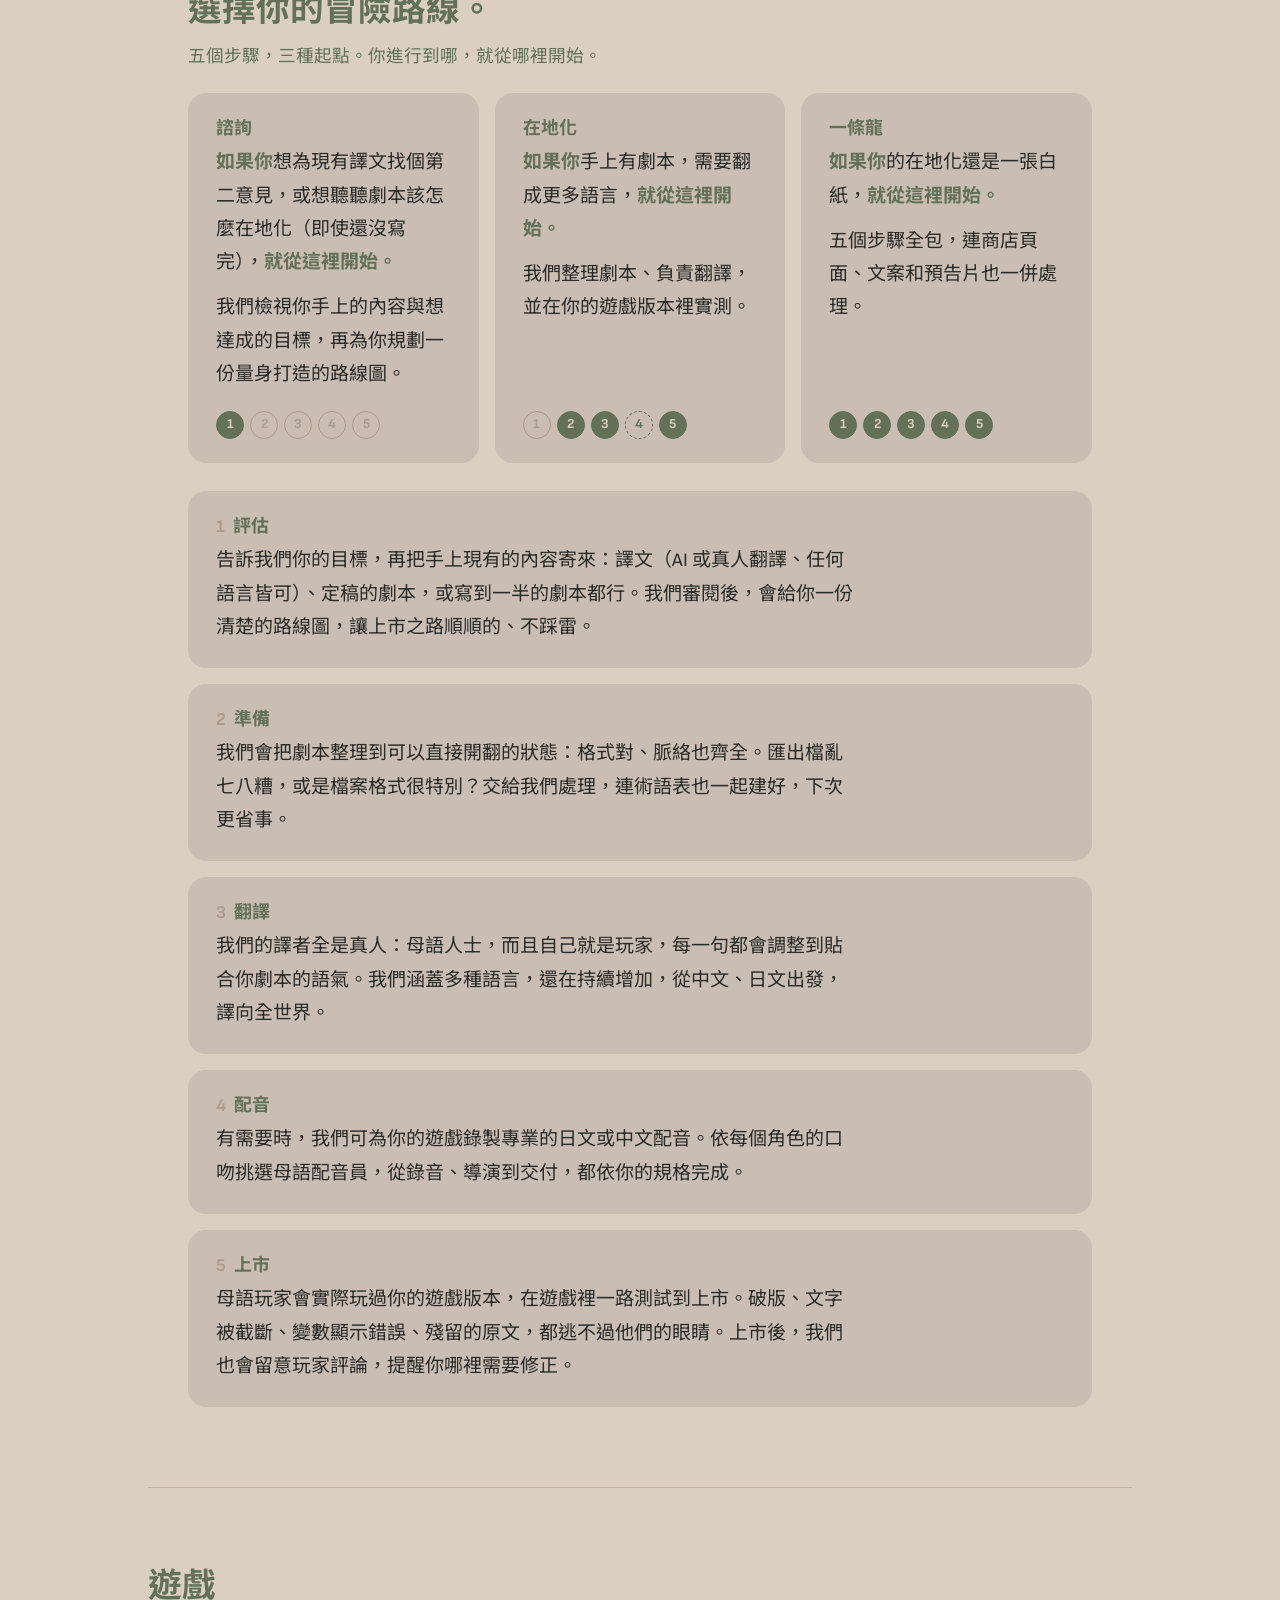
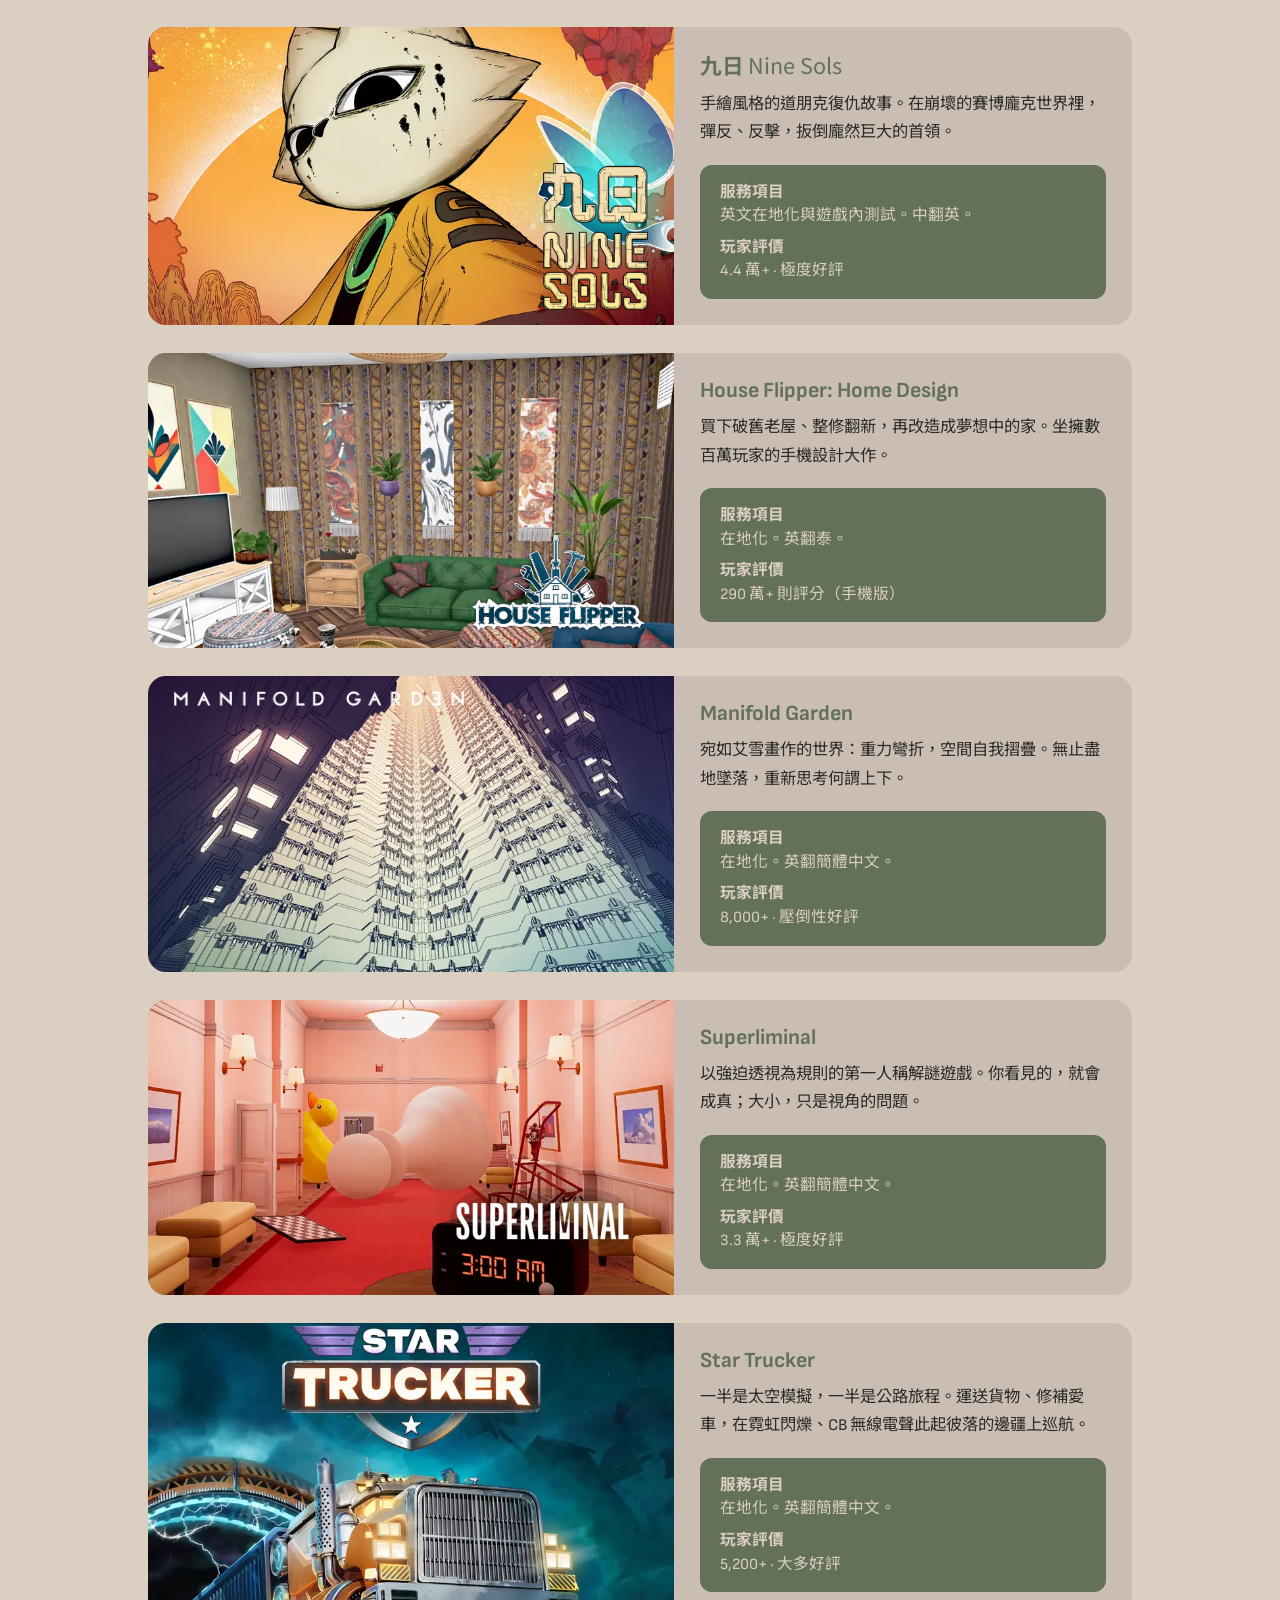
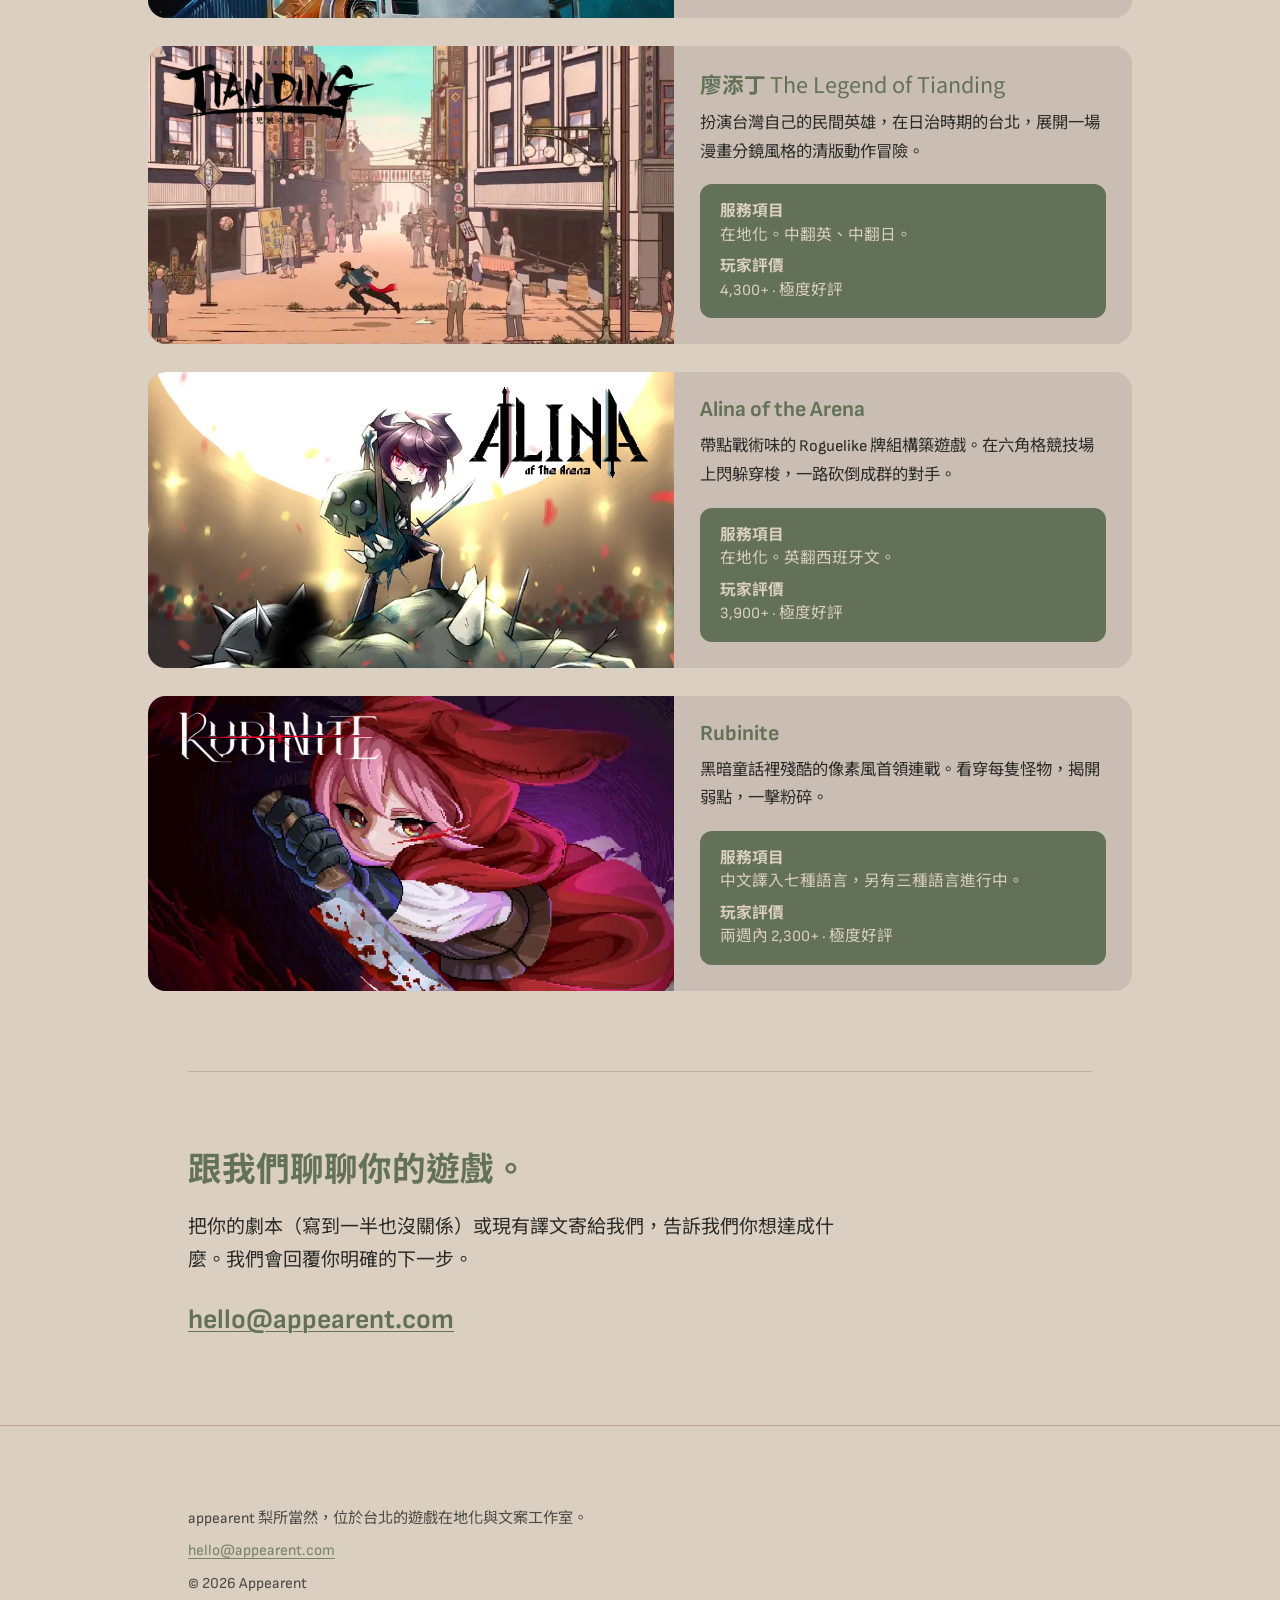
==== commit abb76380: "Four-language switcher and hreflang, and fix the web fonts - The dropdown lists English, 繁體中文, 简体中文 " ====
--- a/zh-hant/index.html
+++ b/zh-hant/index.html
@@ -8,6 +8,8 @@
 <link rel="canonical" href="https://appearent.com/zh-hant/">
 <link rel="alternate" hreflang="en" href="https://appearent.com/">
 <link rel="alternate" hreflang="zh-Hant" href="https://appearent.com/zh-hant/">
+<link rel="alternate" hreflang="zh-Hans" href="https://appearent.com/zh-hans/">
+<link rel="alternate" hreflang="ja" href="https://appearent.com/ja/">
 <link rel="alternate" hreflang="x-default" href="https://appearent.com/">
 <meta property="og:type" content="website">
 <meta property="og:locale" content="zh_TW">
@@ -20,7 +22,7 @@
 <link rel="apple-touch-icon" href="../assets/seal-256.png">
 <link rel="preconnect" href="https://fonts.googleapis.com">
 <link rel="preconnect" href="https://fonts.gstatic.com" crossorigin>
-<link href="https://fonts.googleapis.com/css2?family=Sofia+Sans:wght@400;700&family=IBM+Plex+Sans+TC:wght@400;700&display=swap" rel="stylesheet">
+<link href="https://fonts.googleapis.com/css2?family=Sofia+Sans:wght@400;700&family=Noto+Sans+TC:wght@400;700&display=swap" rel="stylesheet">
 <link rel="stylesheet" href="../style.css">
 <script src="../site.js" defer></script>
 </head>
@@ -44,6 +46,8 @@
           <ul>
             <li><a href="../" lang="en" hreflang="en">English</a></li>
             <li><a href="./" lang="zh-Hant" hreflang="zh-Hant" aria-current="page">繁體中文</a></li>
+            <li><a href="../zh-hans/" lang="zh-Hans" hreflang="zh-Hans">简体中文</a></li>
+            <li><a href="../ja/" lang="ja" hreflang="ja">日本語</a></li>
           </ul>
         </details>
       </nav>
--- a/style.css
+++ b/style.css
@@ -13,7 +13,7 @@
     margin:0;
     background:var(--paper);
     color:var(--ink);
-    font-family:"Sofia Sans","IBM Plex Sans TC","Archivo","Inter","Helvetica Neue",Arial,sans-serif;
+    font-family:"Sofia Sans","Noto Sans TC","Archivo","Inter","Helvetica Neue",Arial,sans-serif;
     font-weight:400;
     font-size:19px;
     line-height:1.65;
@@ -38,7 +38,7 @@
   .mark{display:flex;align-items:center;gap:16px;}
   .mark img{width:66px;height:auto;display:block;}
   .wordmark{font-weight:700;font-size:1.5rem;color:var(--olive);line-height:1.1;}
-  .wordmark .han{font-family:"IBM Plex Sans TC","Sofia Sans",sans-serif;font-weight:400;color:var(--seal);font-size:1.05rem;display:block;margin-top:2px;}
+  .wordmark .han{font-family:"Noto Sans TC","Sofia Sans",sans-serif;font-weight:400;color:var(--seal);font-size:1.05rem;display:block;margin-top:2px;}
   nav{display:flex;gap:18px;font-size:1rem;}
   nav a{text-decoration:none;}
   nav a:hover{text-decoration:underline;}
@@ -114,9 +114,13 @@
   .chips li{background:var(--taupe);color:var(--ink);border-radius:999px;padding:8px 18px;font-size:1rem;line-height:1.3;}
   .chips.core li{background:var(--olive);color:var(--paper);font-weight:700;}
 
-  /* Chinese pages: no tight heading tracking, a little more line height */
-  :lang(zh-Hant) h1,:lang(zh-Hant) h2{letter-spacing:0;}
-  :lang(zh-Hant) body{line-height:1.75;}
+  /* Chinese and Japanese pages: own font stacks, no tight heading tracking, more line height */
+  :lang(zh-Hans) body{font-family:"Sofia Sans","Noto Sans SC","Noto Sans TC","PingFang SC","Microsoft YaHei",sans-serif;}
+  :lang(ja) body{font-family:"Sofia Sans","Noto Sans JP","Noto Sans TC","Hiragino Sans","Yu Gothic",sans-serif;}
+  :lang(zh-Hant) h1,:lang(zh-Hant) h2,:lang(zh-Hans) h1,:lang(zh-Hans) h2,:lang(ja) h1,:lang(ja) h2{letter-spacing:0;}
+  :lang(zh-Hant) body,:lang(zh-Hans) body{line-height:1.75;}
+  :lang(ja) body{line-height:1.85;}
+  :lang(zh-Hant) .lede,:lang(zh-Hans) .lede,:lang(ja) .lede{max-width:none;}
 
   /* games */
   .games{display:grid;gap:28px;}
@@ -129,7 +133,7 @@
   .art .br{bottom:5%;right:5%;}
   .info{padding:24px 26px 26px;display:flex;flex-direction:column;}
   .info h3{font-size:1.35rem;margin-bottom:8px;}
-  .info h3 .han{font-family:"IBM Plex Sans TC","Sofia Sans",sans-serif;font-weight:400;}
+  .info h3 .han{font-family:"Noto Sans TC","Sofia Sans",sans-serif;font-weight:400;}
   .info > p{font-size:1.02rem;margin-bottom:18px;}
   .record{background:var(--olive);color:var(--paper);border-radius:12px;padding:16px 20px;margin:auto 0 0;font-size:.98rem;line-height:1.5;}
   .record dt{font-weight:700;}
